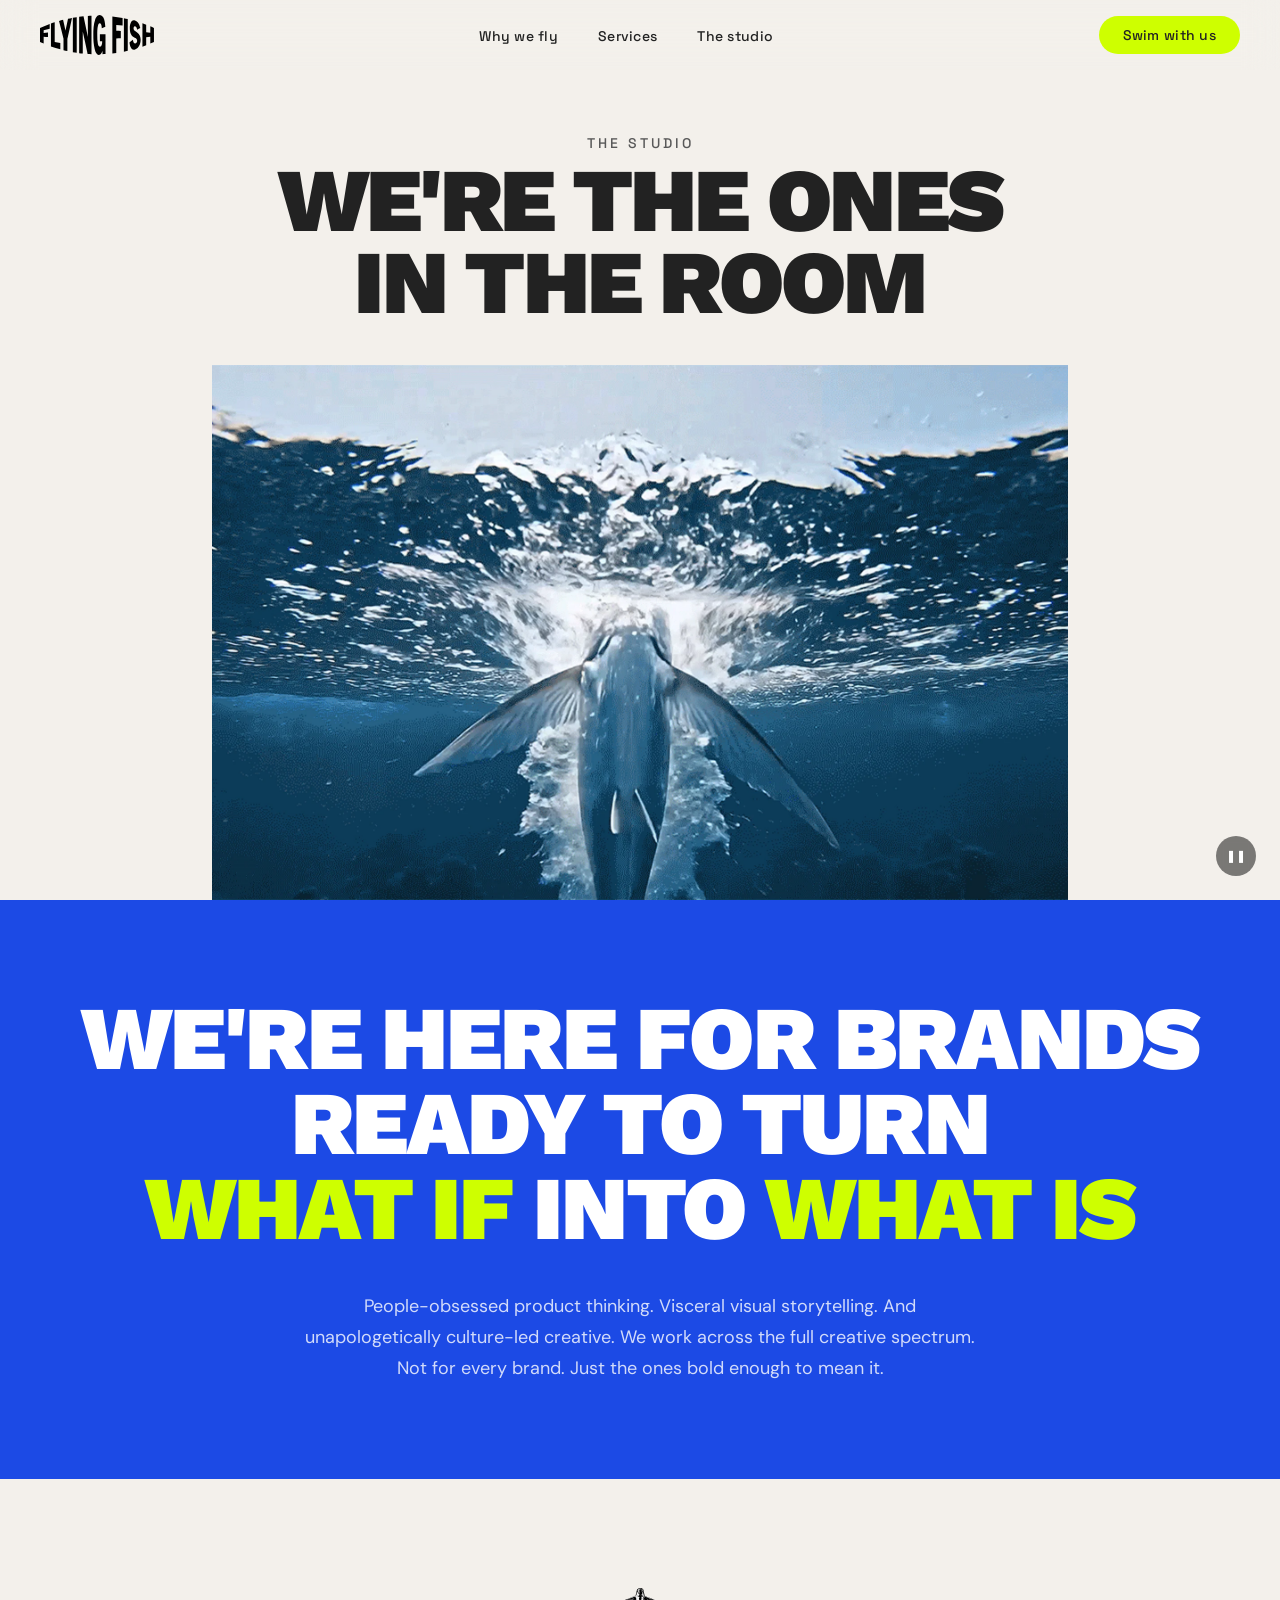
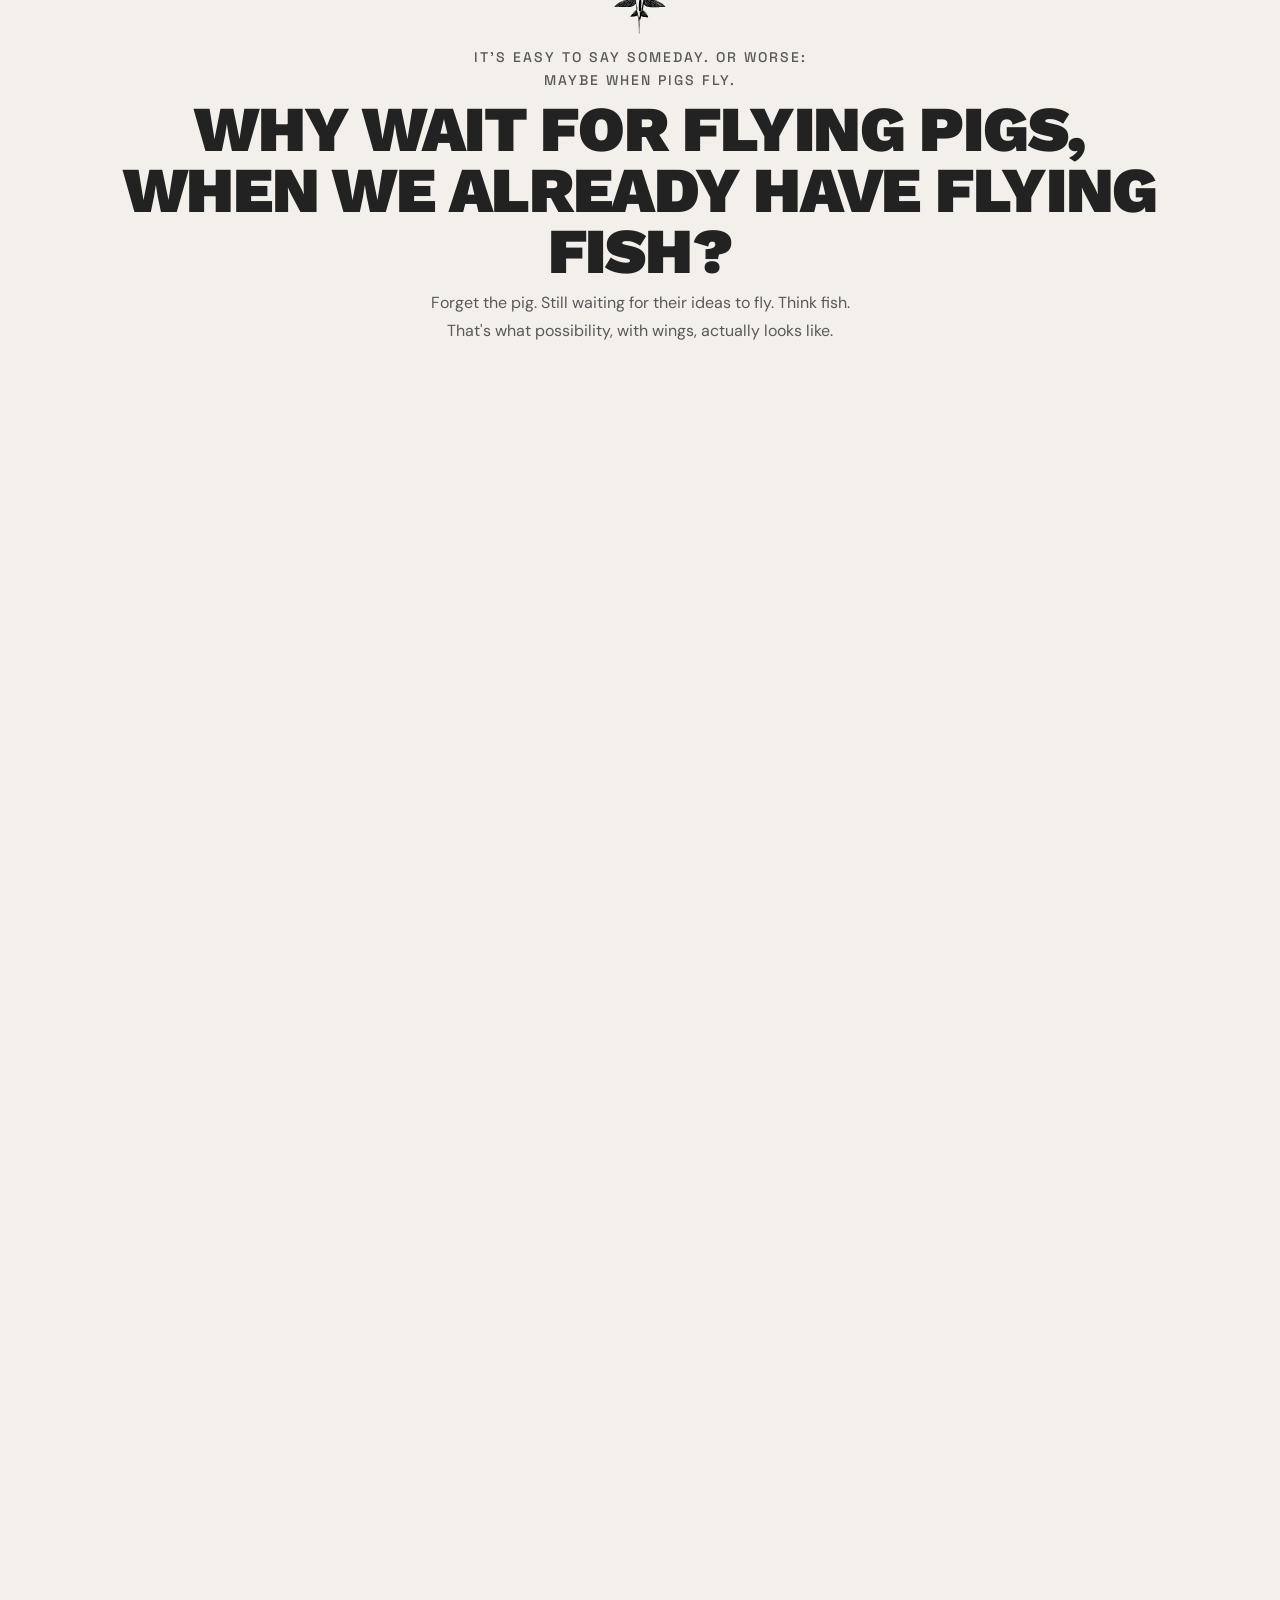
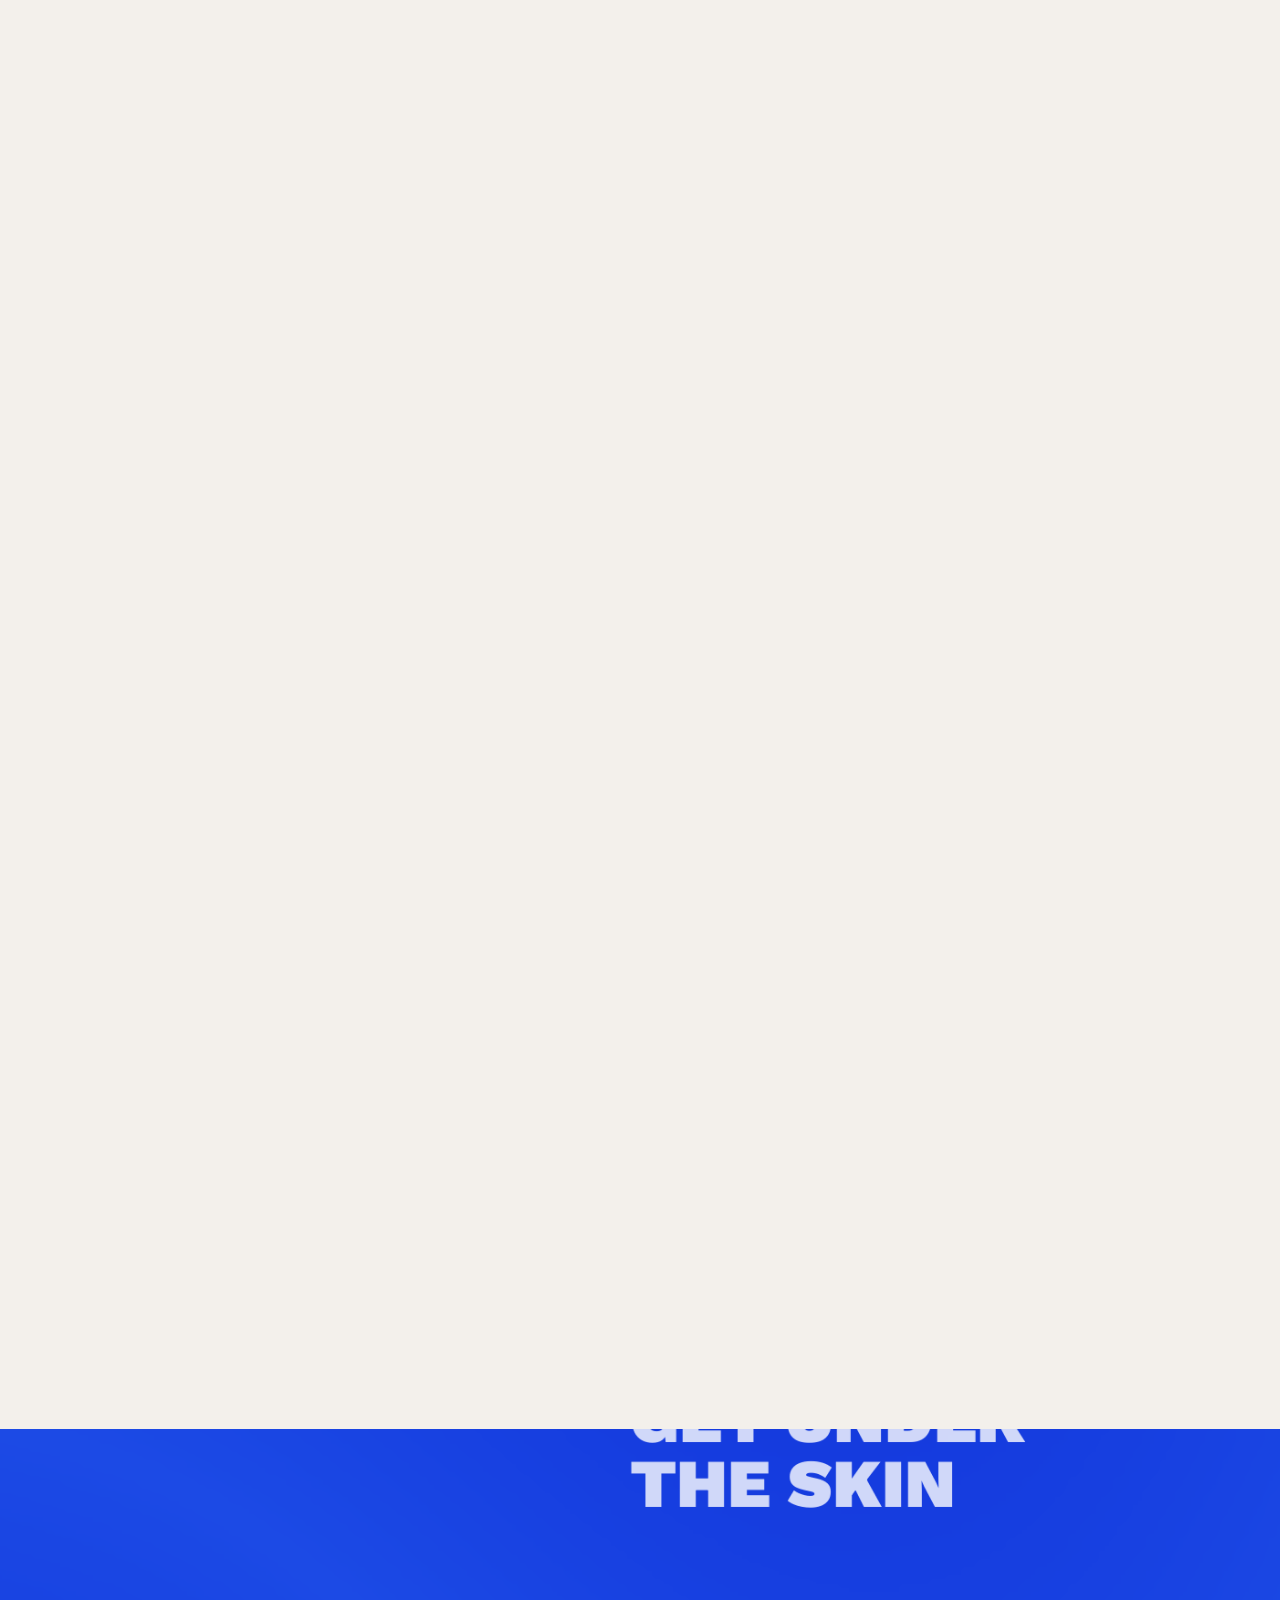
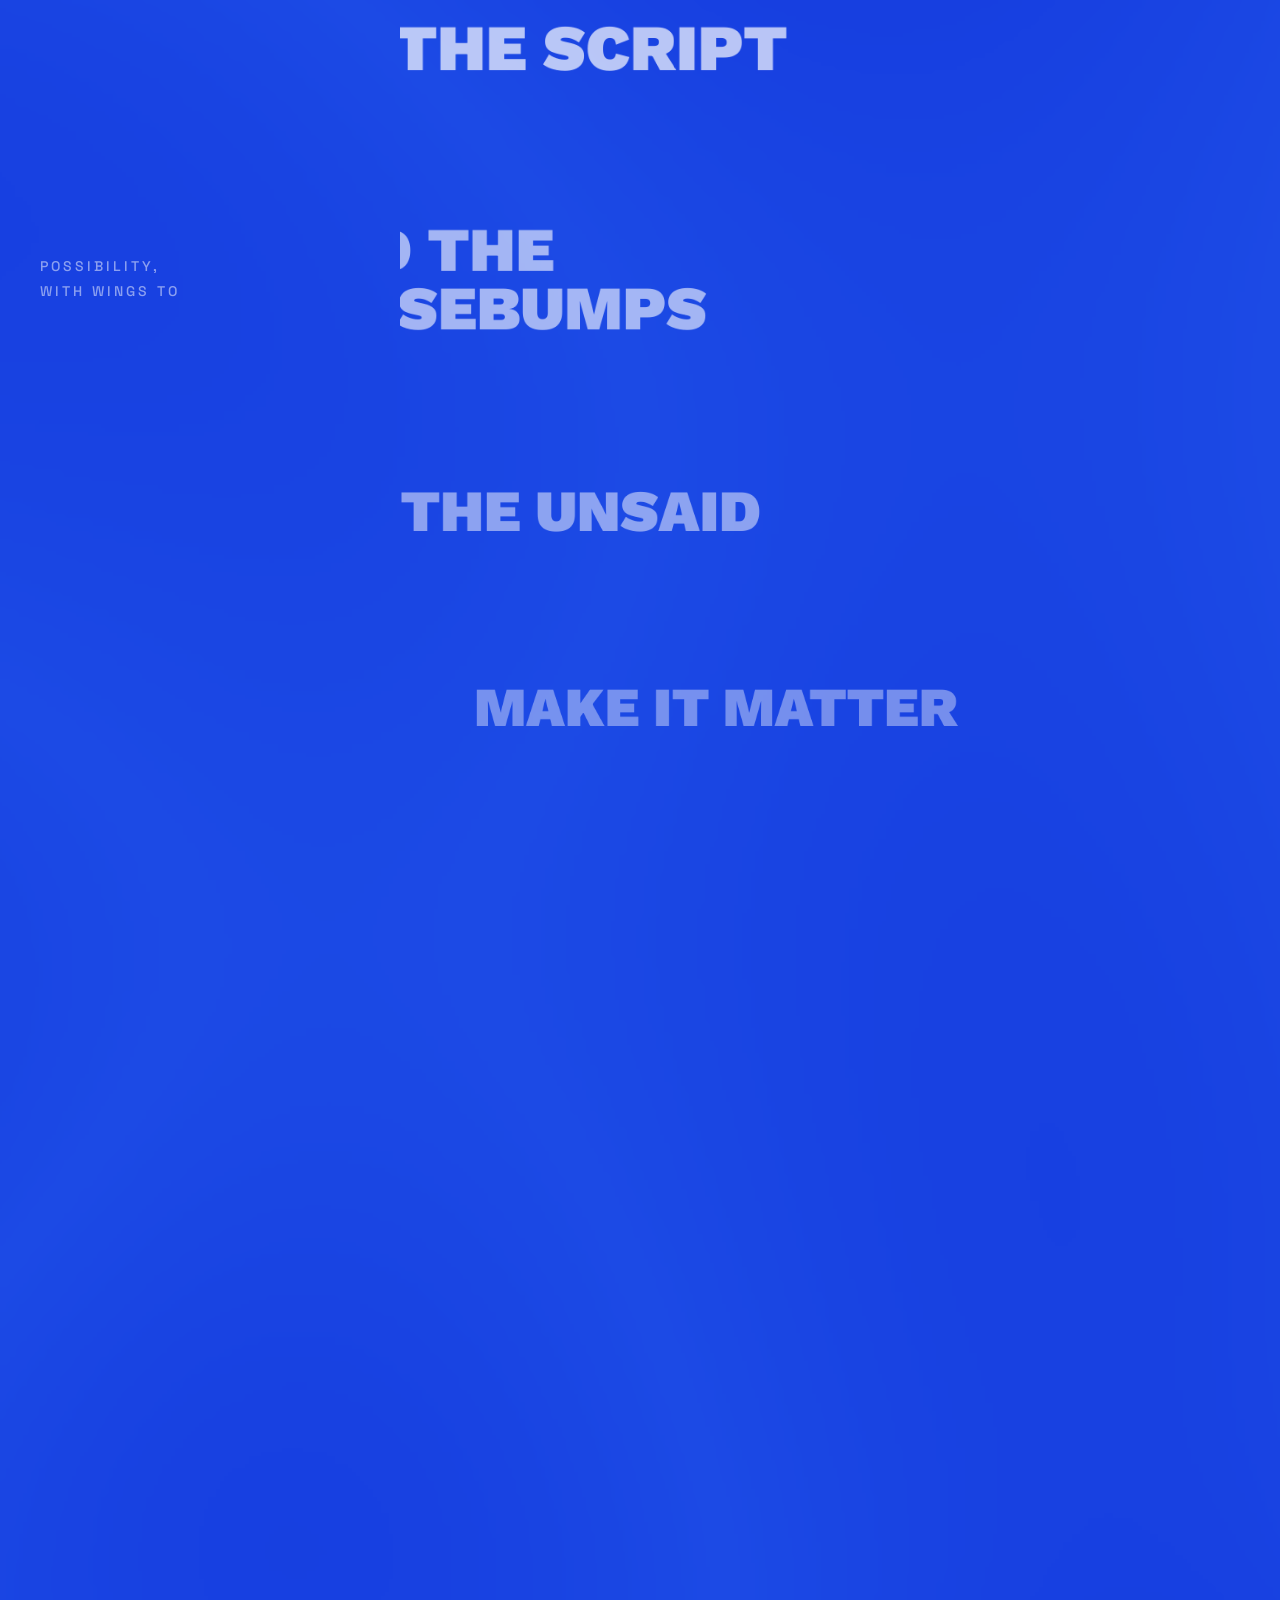
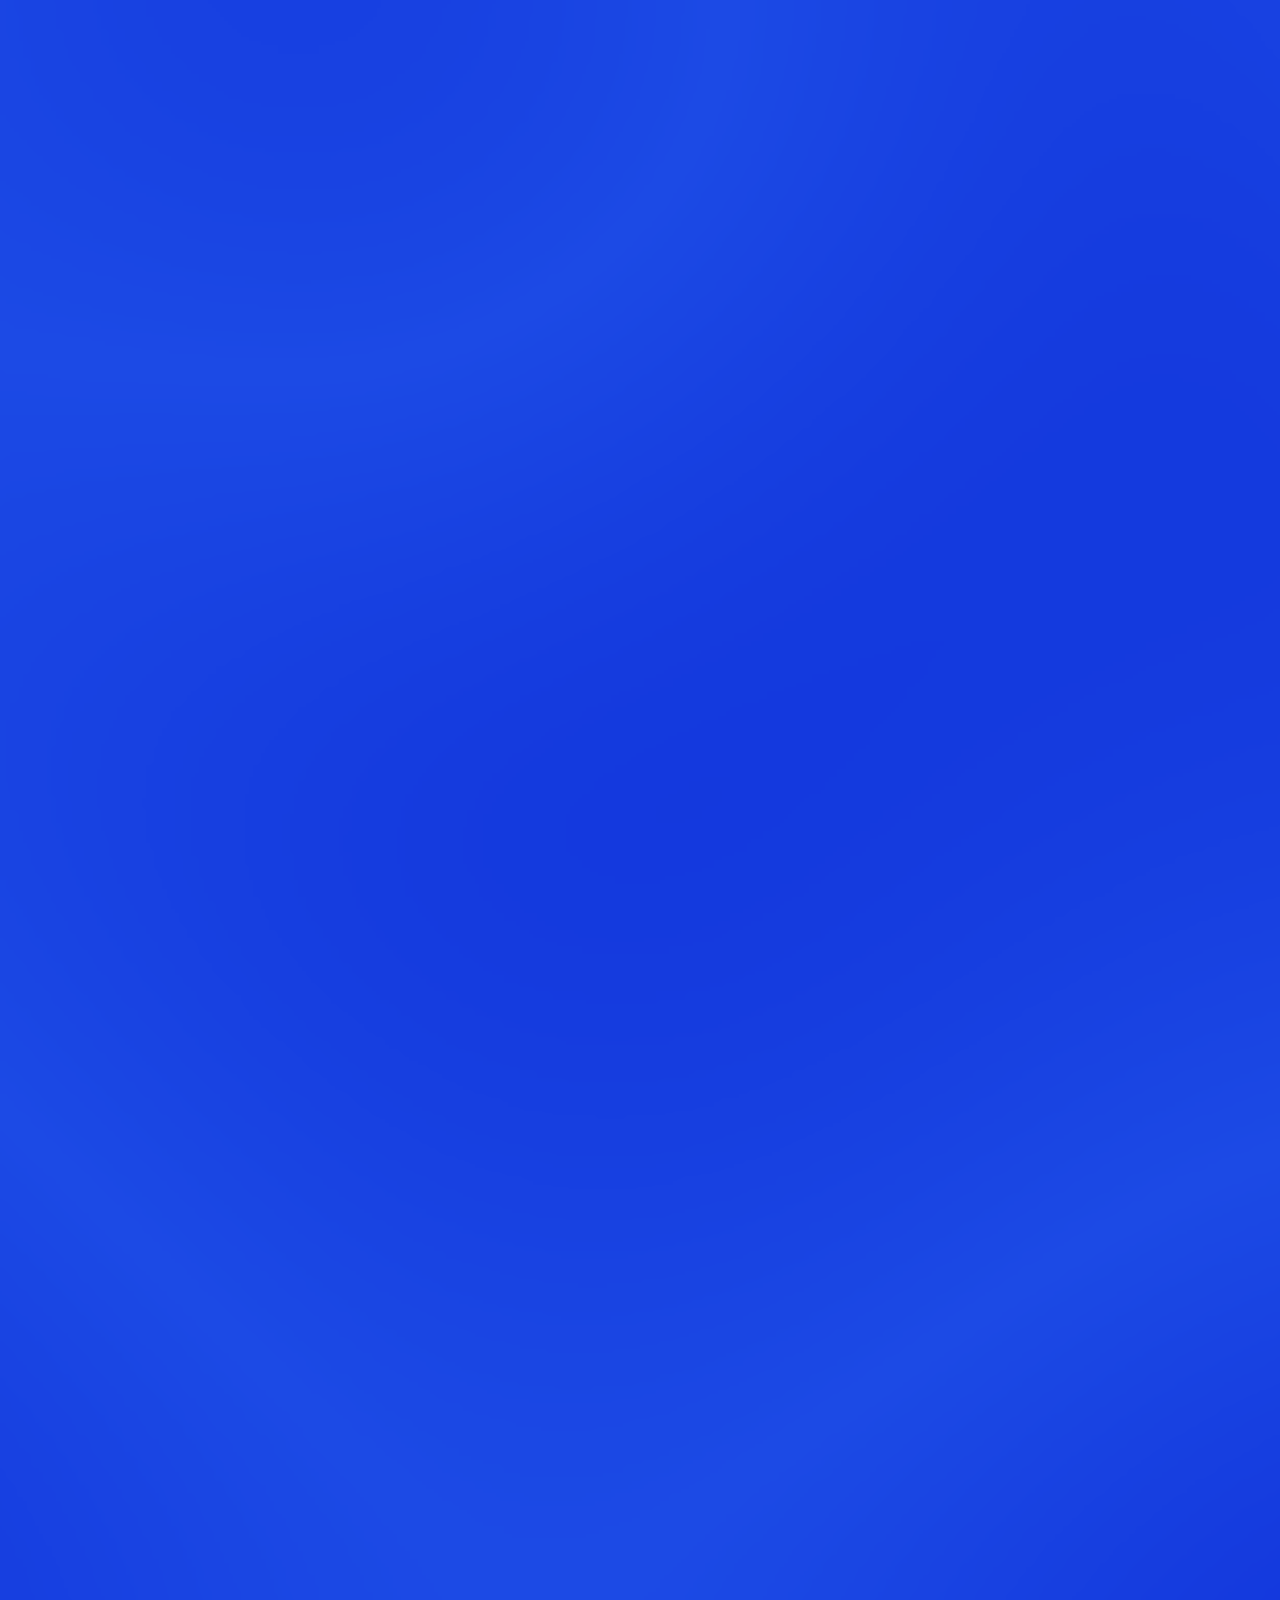
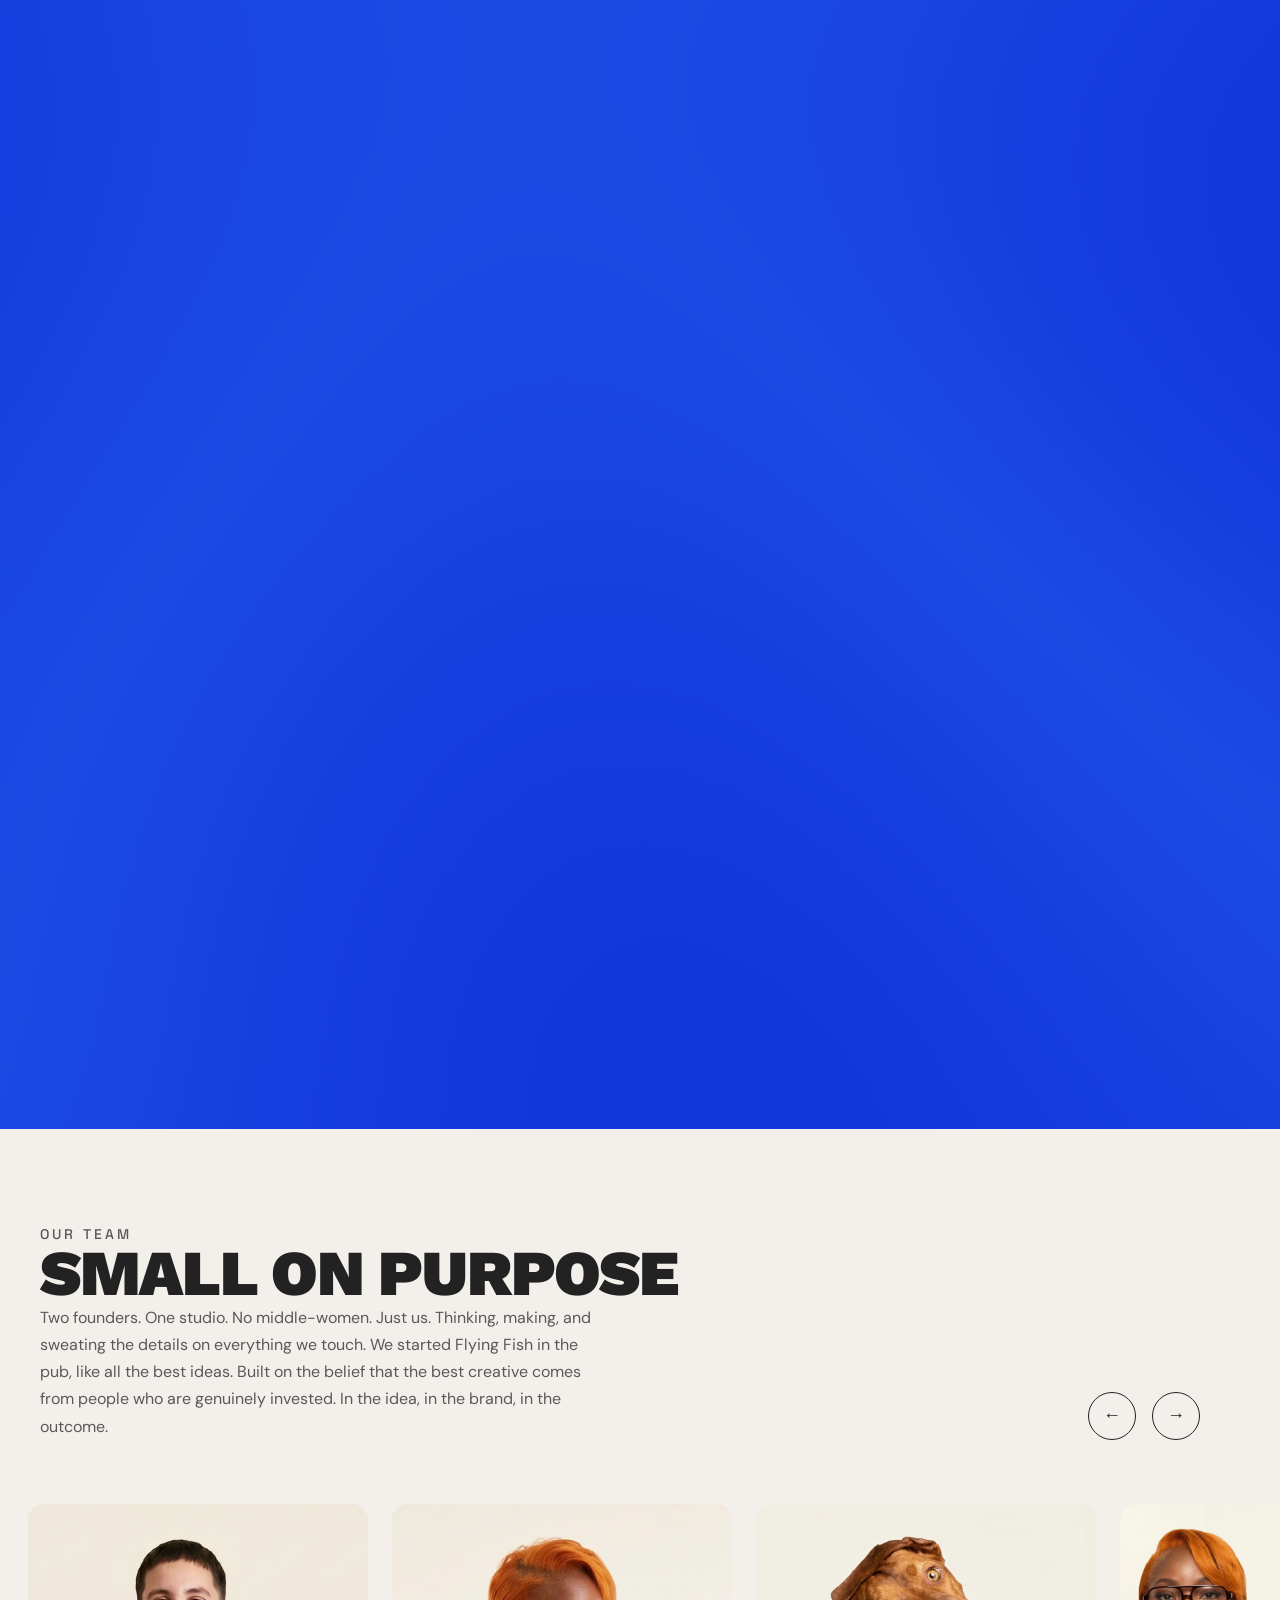
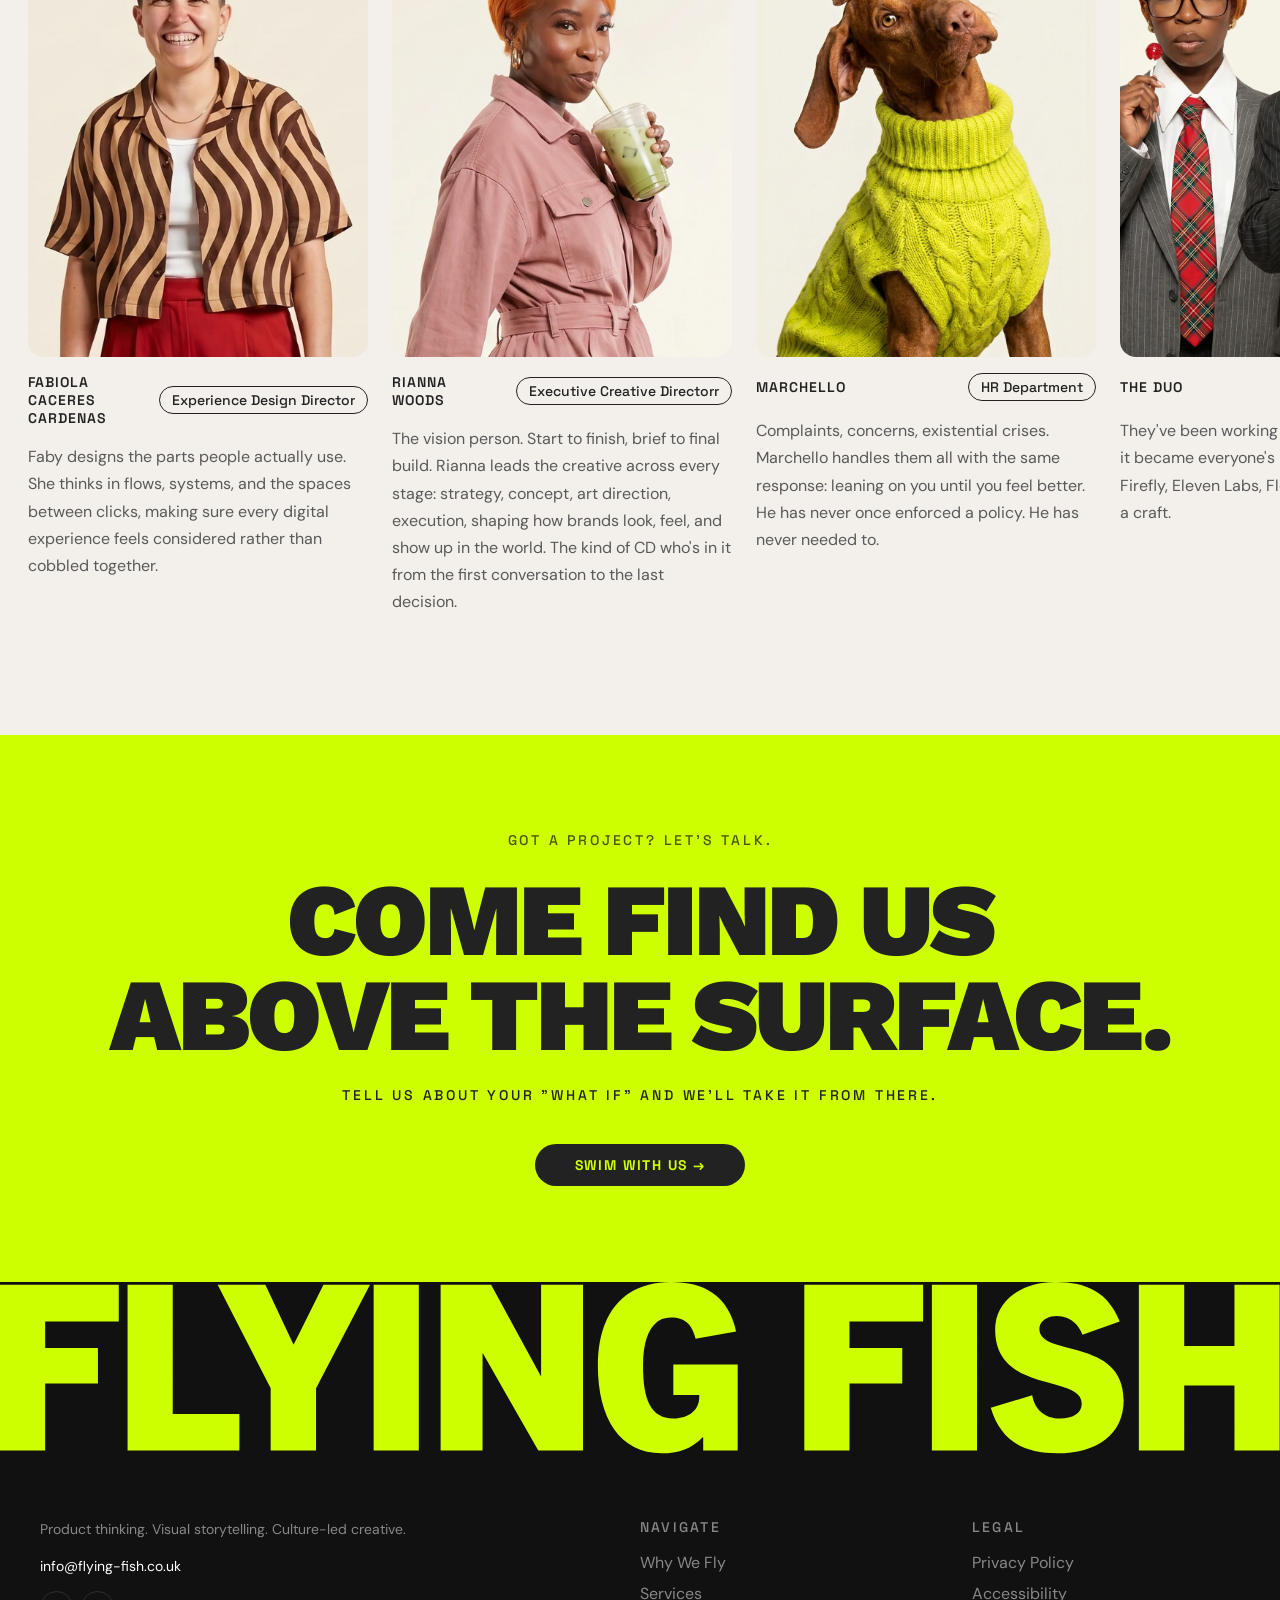
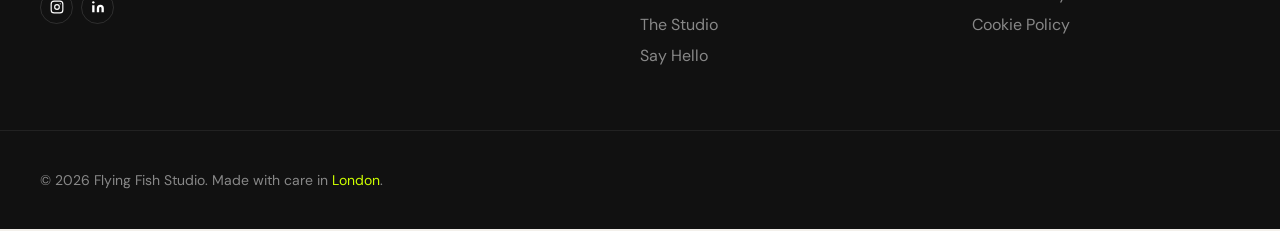
==== studio.html @ 00337c6e "Optimise images: convert PNGs to WebP, remove unused files - Convert Homepage-hero, water-noise, and" ====
<!DOCTYPE html>
<html lang="en">
<head>
  <meta charset="UTF-8">
  <meta name="viewport" content="width=device-width, initial-scale=1.0">
  <title>The Studio — Flying Fish</title>
  <link rel="icon" type="image/png" href="images/Favicon.png">
  <link rel="stylesheet" href="tokens.css">
  <link rel="preconnect" href="https://fonts.googleapis.com">
  <link rel="preconnect" href="https://fonts.gstatic.com" crossorigin>
  <link rel="stylesheet" href="https://fonts.googleapis.com/css2?family=Work+Sans:wght@700;800;900&family=Space+Grotesk:wght@300;400;500;600&family=DM+Sans:wght@300;400;500&display=swap">
  <style>

    * {
      margin: 0;
      padding: 0;
      box-sizing: border-box;
    }

    body {
      background-color: var(--color-cream-angel);
      color: var(--color-black-molly);
      font-family: var(--font-body);
    }

    /* ---- NAV ---- */

    .nav {
      position: fixed;
      top: 0;
      left: 0;
      right: 0;
      z-index: 100;
      height: 70px;
      display: flex;
      align-items: center;
      justify-content: space-between;
      padding: 0 var(--space-lg);
      backdrop-filter: blur(16px);
      -webkit-backdrop-filter: blur(16px);
    }

    .nav--scrolled {
      background: rgba(243, 240, 235, 0.75);
      backdrop-filter: blur(16px);
      -webkit-backdrop-filter: blur(16px);
      border-bottom: 1px solid rgba(0, 0, 0, 0.06);
    }

    .nav__logo img {
      display: block;
      filter: brightness(0) saturate(100%);
    }

    .nav__links {
      display: flex;
      align-items: center;
      gap: var(--space-lg);
      list-style: none;
    }

    .nav__links a {
      font-family: var(--font-ui);
      font-size: 14px;
      font-weight: 500;
      color: var(--color-black-molly);
      text-decoration: none;
      letter-spacing: 0.02em;
      transition: color 0.2s ease;
    }

    .nav__links a:hover {
      color: var(--color-rasboras);
    }

    .nav__cta {
      font-family: var(--font-ui);
      font-size: 14px;
      font-weight: 500;
      color: var(--color-black-molly);
      background-color: var(--color-rasboras);
      padding: 10px var(--space-md);
      border-radius: var(--radius-pill);
      text-decoration: none;
      letter-spacing: 0.02em;
      transition: opacity 0.2s ease;
    }

    .nav__cta:hover {
      opacity: 0.85;
    }

    .nav__hamburger {
      display: none;
      flex-direction: column;
      justify-content: center;
      gap: 5px;
      background: none;
      border: none;
      cursor: pointer;
      padding: 4px;
      z-index: 101;
    }

    .nav__hamburger span {
      display: block;
      width: 24px;
      height: 2px;
      background-color: var(--color-black-molly);
      transition: transform 0.3s ease, opacity 0.3s ease;
    }

    .nav__hamburger.is-open span:nth-child(1) { transform: translateY(7px) rotate(45deg); }
    .nav__hamburger.is-open span:nth-child(2) { opacity: 0; }
    .nav__hamburger.is-open span:nth-child(3) { transform: translateY(-7px) rotate(-45deg); }

    .nav__mobile {
      display: none;
      position: fixed;
      top: 0;
      left: 0;
      right: 0;
      bottom: 0;
      background: var(--color-cream-angel);
      z-index: 99;
      flex-direction: column;
      align-items: center;
      justify-content: center;
      gap: var(--space-xl);
      opacity: 0;
      pointer-events: none;
      transition: opacity 0.3s ease;
    }

    .nav__mobile.is-open {
      opacity: 1;
      pointer-events: all;
    }

    .nav__mobile-links {
      list-style: none;
      display: flex;
      flex-direction: column;
      align-items: center;
      gap: var(--space-lg);
    }

    .nav__mobile-links a {
      font-family: var(--font-display);
      font-size: clamp(36px, 8vw, 64px);
      font-weight: 900;
      text-transform: uppercase;
      color: var(--color-black-molly);
      text-decoration: none;
      transition: color 0.2s ease;
    }

    .nav__mobile-links a:hover {
      color: var(--color-rasboras);
    }

    .nav__mobile-cta {
      font-family: var(--font-ui);
      font-size: var(--text-xs);
      font-weight: 700;
      letter-spacing: 1.4px;
      text-transform: uppercase;
      color: var(--color-black-molly);
      background-color: var(--color-rasboras);
      border-radius: var(--radius-pill);
      padding: 12px var(--space-lg);
      text-decoration: none;
    }

    /* ---- HERO ---- */

    .studio-hero {
      padding-top: 70px;
      background-color: var(--color-cream-angel);
      display: flex;
      flex-direction: column;
    }

    .studio-hero__header {
      padding: var(--space-xl) var(--space-lg) var(--space-lg);
      display: flex;
      flex-direction: column;
      gap: var(--space-xs);
    }

    .studio-hero__eyebrow {
      font-family: var(--font-ui);
      font-size: var(--text-xs);
      font-weight: 500;
      letter-spacing: 3px;
      text-transform: uppercase;
      color: #595959;
      text-align: center;
    }

    .studio-hero__heading {
      font-family: var(--font-display);
      font-size: clamp(40px, 7vw, 96px);
      font-weight: 900;
      line-height: 0.92;
      letter-spacing: -0.03em;
      text-transform: uppercase;
      color: var(--color-black-molly);
      text-align: center;
    }

    .studio-hero__media {
      position: relative;
      width: 100%;
      overflow: hidden;
    }

    .studio-hero__video {
      width: 100%;
      height: 100%;
      object-fit: contain;
      object-position: center bottom;
      display: block;
    }

    .studio-hero__toggle {
      position: absolute;
      bottom: var(--space-md);
      right: var(--space-md);
      background: rgba(0,0,0,0.5);
      color: white;
      border: none;
      border-radius: var(--radius-pill);
      width: 40px;
      height: 40px;
      display: flex;
      align-items: center;
      justify-content: center;
      cursor: pointer;
      font-size: 12px;
      transition: background 0.2s ease;
      backdrop-filter: blur(4px);
      z-index: 2;
    }

    .studio-hero__toggle:hover {
      background: rgba(0,0,0,0.75);
    }

    /* ---- STUDIO WHY ---- */

    .studio-why {
      background-color: var(--color-blue-tang);
      display: flex;
      align-items: center;
      justify-content: center;
      padding: var(--space-2xl) var(--space-lg);
      min-height: 60vh;
    }

    .studio-why__inner {
      text-align: center;
      max-width: 1400px;
      width: 100%;
      display: flex;
      flex-direction: column;
      align-items: center;
      gap: var(--space-lg);
    }

    .studio-why__headline {
      font-family: var(--font-display);
      font-size: clamp(48px, 7vw, 96px);
      font-weight: 900;
      line-height: 0.95;
      letter-spacing: -0.02em;
      text-transform: uppercase;
      color: white;
    }

    .studio-why__highlight {
      color: var(--color-rasboras);
    }

    .studio-why__body {
      font-family: var(--font-body);
      font-size: var(--text-md);
      font-weight: 400;
      line-height: 1.7;
      color: rgba(255,255,255,0.8);
      max-width: 680px;
    }

    /* ---- STUDIO SCROLL VIDEO ---- */

    .studio-scroll-video {
      background-color: var(--color-cream-angel);
      height: 350vh;
      position: relative;
    }

    .studio-scroll-video__sticky {
      position: sticky;
      top: 0;
      height: 100vh;
      display: flex;
      flex-direction: column;
      align-items: center;
      justify-content: center;
      gap: var(--space-md);
      overflow: hidden;
      background-color: var(--color-cream-angel);
      padding: 80px var(--space-lg) var(--space-lg);
    }

    .studio-scroll-video__header {
      display: flex;
      flex-direction: column;
      align-items: center;
      text-align: center;
      gap: var(--space-xs);
      flex-shrink: 0;
    }

    .studio-scroll-video__finn {
      width: 60px;
      height: auto;
      object-fit: contain;
      margin-bottom: 4px;
    }

    .studio-scroll-video__eyebrow {
      font-family: var(--font-ui);
      font-size: var(--text-xs);
      font-weight: 500;
      letter-spacing: 2px;
      text-transform: uppercase;
      color: #595959;
      line-height: 1.6;
    }

    .studio-scroll-video__heading {
      font-family: var(--font-display);
      font-size: clamp(32px, 5vw, 64px);
      font-weight: 900;
      line-height: 0.95;
      letter-spacing: -0.02em;
      text-transform: uppercase;
      color: var(--color-black-molly);
    }

    .studio-scroll-video__body {
      font-family: var(--font-body);
      font-size: var(--text-sm);
      font-weight: 400;
      line-height: 1.7;
      color: #595959;
    }

    .studio-scroll-video__frame {
      width: 80vw;
      flex-shrink: 0;
      height: 38vh;
      border-radius: 24px;
      overflow: hidden;
      margin: 0;
    }

    .studio-scroll-video__video {
      width: 100%;
      height: 100%;
      object-fit: cover;
      display: block;
    }

    /* ---- STUDIO WHEEL ---- */

    .studio-wheel {
      height: 500vh;
      position: relative;
      background-color: var(--color-blue-tang);
    }

    .studio-wheel__noise {
      position: absolute;
      inset: 0;
      background-image: url('images/water-noise.webp');
      background-size: cover;
      background-repeat: repeat;
      mix-blend-mode: soft-light;
      opacity: 0.6;
      pointer-events: none;
      z-index: 0;
    }

    .studio-wheel__sticky {
      position: sticky;
      top: 0;
      height: 100vh;
      display: grid;
      grid-template-columns: 30fr 70fr;
      align-items: center;
      overflow: hidden;
      padding: 0 var(--space-lg);
      isolation: isolate;
    }

    .studio-wheel__left {
      display: flex;
      align-items: center;
    }

    .studio-wheel__label {
      font-family: var(--font-ui);
      font-size: var(--text-xs);
      font-weight: 500;
      letter-spacing: 3px;
      text-transform: uppercase;
      color: rgba(255,255,255,0.5);
      line-height: 1.8;
    }

    .studio-wheel__right {
      position: relative;
      height: 100vh;
      display: flex;
      align-items: center;
      justify-content: center;
      overflow: hidden;
    }

    .studio-wheel__track {
      position: relative;
      width: 100%;
      height: 100%;
      display: flex;
      align-items: center;
      justify-content: flex-end;
      transform: translateX(60%);
    }

    .studio-wheel__phrase {
      position: absolute;
      font-family: var(--font-display);
      font-size: clamp(48px, 5.85vw, 94px);
      font-weight: 900;
      text-transform: uppercase;
      color: white;
      white-space: normal;
      text-align: left;
      line-height: 0.95;
      will-change: transform, opacity;
    }

    /* ---- STUDIO TEAM ---- */

    .studio-team {
      background-color: var(--color-cream-angel);
      padding: var(--space-2xl) 0 var(--space-2xl) var(--space-lg);
      overflow: hidden;
    }

    .studio-team__header {
      display: grid;
      grid-template-columns: 640px 1fr;
      grid-template-rows: auto auto auto;
      gap: 0 var(--space-lg);
      margin-bottom: var(--space-xl);
      padding-right: var(--space-lg);
      align-items: end;
    }

    .studio-team__header .studio-team__eyebrow {
      grid-column: 1;
      grid-row: 1;
    }

    .studio-team__header .studio-team__heading {
      grid-column: 1;
      grid-row: 2;
    }

    .studio-team__header .studio-team__body {
      grid-column: 1;
      grid-row: 3;
      max-width: 560px;
    }

    .studio-team__controls {
      grid-column: 2;
      grid-row: 1 / 4;
      display: flex;
      gap: var(--space-sm);
      align-items: flex-end;
      justify-content: flex-end;
      margin-top: 0;
      padding-right: 0;
    }

    .studio-team__eyebrow {
      font-family: var(--font-ui);
      font-size: var(--text-xs);
      font-weight: 500;
      letter-spacing: 3px;
      text-transform: uppercase;
      color: #595959;
    }

    .studio-team__heading {
      font-family: var(--font-display);
      font-size: clamp(36px, 5vw, 64px);
      font-weight: 900;
      line-height: 0.95;
      letter-spacing: -0.02em;
      text-transform: uppercase;
      color: var(--color-black-molly);
    }

    .studio-team__body {
      font-family: var(--font-body);
      font-size: var(--text-sm);
      font-weight: 400;
      line-height: 1.7;
      color: #595959;
    }

    .studio-team__track {
      display: flex;
      gap: var(--space-md);
      overflow-x: visible;
      padding-bottom: var(--space-md);
      scrollbar-width: none;
    }

    .studio-team__track::-webkit-scrollbar {
      display: none;
    }

    .studio-team__card {
      flex-shrink: 0;
      width: 340px;
      display: flex;
      flex-direction: column;
      gap: var(--space-sm);
      scroll-snap-align: start;
    }

    .studio-team__img-wrap {
      width: 100%;
      aspect-ratio: 3 / 4;
      border-radius: 16px;
      overflow: hidden;
      background-color: #e8e4de;
    }

    .studio-team__img-wrap img {
      width: 100%;
      height: 100%;
      object-fit: cover;
      object-position: top center;
      display: block;
    }

    .studio-team__info {
      display: flex;
      align-items: center;
      justify-content: space-between;
      gap: var(--space-sm);
    }

    .studio-team__name {
      font-family: var(--font-ui);
      font-size: var(--text-xs);
      font-weight: 600;
      color: var(--color-black-molly);
      text-transform: uppercase;
      letter-spacing: 1px;
    }

    .studio-team__role {
      font-family: var(--font-ui);
      font-size: var(--text-xs);
      font-weight: 500;
      color: var(--color-black-molly);
      border: 1px solid var(--color-black-molly);
      border-radius: var(--radius-pill);
      padding: 4px 12px;
      white-space: nowrap;
    }

    .studio-team__bio {
      font-family: var(--font-body);
      font-size: var(--text-sm);
      font-weight: 400;
      line-height: 1.7;
      color: #595959;
    }

    .studio-team__controls {
      display: flex;
      gap: var(--space-sm);
      margin-top: var(--space-lg);
      padding-right: var(--space-lg);
    }

    .studio-team__btn {
      width: 48px;
      height: 48px;
      border-radius: 50%;
      border: 1px solid var(--color-black-molly);
      background: transparent;
      color: var(--color-black-molly);
      font-size: 18px;
      cursor: pointer;
      display: flex;
      align-items: center;
      justify-content: center;
      transition: background 0.2s ease, color 0.2s ease;
    }

    .studio-team__btn:hover {
      background: var(--color-black-molly);
      color: var(--color-cream-angel);
    }

    /* ---- CONTACT CTA ---- */

    .contact-cta {
      background-color: var(--color-rasboras);
      padding: var(--space-2xl) var(--space-lg);
      display: flex;
      flex-direction: column;
      align-items: center;
      gap: var(--space-md);
      text-align: center;
    }

    .contact-cta__eyebrow {
      font-family: var(--font-ui);
      font-size: var(--text-xs);
      font-weight: 500;
      letter-spacing: 2.8px;
      text-transform: uppercase;
      color: rgba(0,0,0,0.65);
    }

    .contact-cta__heading {
      font-family: var(--font-display);
      font-size: clamp(48px, 8vw, 108px);
      font-weight: 900;
      line-height: 0.92;
      letter-spacing: -0.03em;
      text-transform: uppercase;
      color: var(--color-black-molly);
    }

    .contact-cta__subline {
      font-family: var(--font-ui);
      font-size: var(--text-xs);
      font-weight: 500;
      letter-spacing: 2.8px;
      text-transform: uppercase;
      color: var(--color-black-molly);
    }

    .contact-cta__btn {
      display: inline-flex;
      align-items: center;
      gap: var(--space-sm);
      font-family: var(--font-ui);
      font-size: var(--text-xs);
      font-weight: 700;
      letter-spacing: 1.4px;
      text-transform: uppercase;
      color: var(--color-rasboras);
      background-color: var(--color-black-molly);
      border-radius: var(--radius-pill);
      padding: 12px var(--space-lg);
      text-decoration: none;
      margin-top: var(--space-sm);
      transition: opacity 0.2s ease;
    }

    .contact-cta__btn:hover {
      opacity: 0.85;
    }

    /* ---- WORDMARK BANNER ---- */

    .wordmark-banner {
      background-color: #111;
      display: block;
      margin: 0;
      padding: 0;
      line-height: 0;
      width: 100%;
      overflow: hidden;
    }

    .wordmark-banner__img {
      display: block;
      width: 100%;
      height: auto;
      margin: 0;
      padding: 0;
    }

    /* ---- FOOTER ---- */

    .footer {
      background-color: #111;
      overflow: hidden;
      padding: 0;
    }

    .footer__inner {
      display: grid;
      grid-template-columns: 2fr 1fr 1fr;
      gap: var(--space-xl);
      padding: var(--space-xl) var(--space-lg);
      border-bottom: 1px solid rgba(255,255,255,0.07);
    }

    .footer__col {
      display: flex;
      flex-direction: column;
      gap: var(--space-sm);
    }

    .footer__tagline {
      font-family: var(--font-body);
      font-size: var(--text-xs);
      font-weight: 400;
      color: #888;
      line-height: 1.6;
    }

    .footer__email {
      font-family: var(--font-body);
      font-size: var(--text-xs);
      font-weight: 400;
      color: white;
      text-decoration: none;
      transition: color 0.2s ease;
    }

    .footer__email:hover {
      color: var(--color-rasboras);
    }

    .footer__socials {
      display: flex;
      gap: var(--space-xs);
    }

    .footer__social {
      width: 33px;
      height: 33px;
      border: 1px solid rgba(255,255,255,0.12);
      border-radius: 50%;
      display: flex;
      align-items: center;
      justify-content: center;
      color: white;
      text-decoration: none;
      transition: border-color 0.2s ease, color 0.2s ease;
    }

    .footer__social:hover {
      border-color: var(--color-rasboras);
      color: var(--color-rasboras);
    }

    .footer__col-heading {
      font-family: var(--font-ui);
      font-size: var(--text-xs);
      font-weight: 500;
      letter-spacing: 2.24px;
      text-transform: uppercase;
      color: #888;
    }

    .footer__links {
      list-style: none;
      display: flex;
      flex-direction: column;
      gap: 10px;
    }

    .footer__links a {
      font-family: var(--font-body);
      font-size: var(--text-sm);
      font-weight: 400;
      color: #888;
      text-decoration: none;
      transition: color 0.2s ease;
    }

    .footer__links a:hover {
      color: white;
    }

    .footer__bottom {
      padding: var(--space-lg);
    }

    .footer__copyright {
      font-family: var(--font-body);
      font-size: var(--text-xs);
      font-weight: 400;
      color: #888;
    }

    .footer__london {
      color: var(--color-rasboras);
    }

    /* ---- RESPONSIVE ---- */

    @media (max-width: 768px) {
      .nav__links { display: none; }
      .nav__cta { display: none; }
      .nav__hamburger { display: flex; }
      .nav__mobile { display: flex; }

      .studio-hero__heading {
        font-size: clamp(32px, 8vw, 64px);
      }

      .studio-hero__media {
        aspect-ratio: 4 / 3;
      }

      .footer__inner {
        grid-template-columns: 1fr;
        gap: var(--space-xl);
      }
    }

  </style>
</head>
<body>

  <!-- NAV -->
  <nav class="nav" id="nav">
    <a class="nav__logo" href="/">
      <img src="images/Logo-expanded.svg" alt="Flying Fish" height="40" />
    </a>
    <ul class="nav__links">
      <li><a href="index.html#why-we-fly">Why we fly</a></li>
      <li><a href="index.html#services">Services</a></li>
      <li><a href="studio.html">The studio</a></li>
    </ul>
    <a class="nav__cta" href="#contact">Swim with us</a>
    <button class="nav__hamburger" id="nav-hamburger" aria-label="Open menu" aria-expanded="false">
      <span></span>
      <span></span>
      <span></span>
    </button>
  </nav>

  <div class="nav__mobile" id="nav-mobile">
    <ul class="nav__mobile-links">
      <li><a href="index.html#why-we-fly">Why we fly</a></li>
      <li><a href="index.html#services">Services</a></li>
      <li><a href="studio.html">The studio</a></li>
    </ul>
    <a class="nav__mobile-cta" href="#contact">Swim with us</a>
  </div>

  <!-- HERO -->
  <section class="studio-hero">
    <div class="studio-hero__header">
      <p class="studio-hero__eyebrow">The Studio</p>
      <h1 class="studio-hero__heading">We're the ones<br>in the room</h1>
    </div>
    <div class="studio-hero__media">
      <video class="studio-hero__video" id="studio-hero-video" autoplay muted loop playsinline poster="images/Homepage-hero.webp">
        <source src="images/TheStudio.mp4" type="video/mp4">
      </video>
      <button class="studio-hero__toggle" id="studio-hero-toggle" aria-label="Pause video">
        <span id="studio-hero-toggle-icon">&#10074;&#10074;</span>
      </button>
    </div>
  </section>

  <section class="studio-why">
    <div class="studio-why__inner">
      <h2 class="studio-why__headline">
        We're here for brands<br>
        ready to turn<br>
        <span class="studio-why__highlight">what if</span> into <span class="studio-why__highlight">what is</span>
      </h2>
      <p class="studio-why__body">People-obsessed product thinking. Visceral visual storytelling. And unapologetically culture-led creative. We work across the full creative spectrum. Not for every brand. Just the ones bold enough to mean it.</p>
    </div>
  </section>

  <section class="studio-scroll-video" id="studio-scroll-video">
    <div class="studio-scroll-video__sticky">
      <div class="studio-scroll-video__header">
        <img src="images/Finn.svg" alt="Flying Fish illustration" class="studio-scroll-video__finn" />
        <p class="studio-scroll-video__eyebrow">It's easy to say someday. Or worse:<br>maybe when pigs fly.</p>
        <h2 class="studio-scroll-video__heading">Why wait for flying pigs,<br>when we already have flying fish?</h2>
        <p class="studio-scroll-video__body">Forget the pig. Still waiting for their ideas to fly. Think fish.<br>That's what possibility, with wings, actually looks like.</p>
      </div>
      <div class="studio-scroll-video__frame" id="scroll-video-frame">
        <video class="studio-scroll-video__video" id="scroll-video" muted playsinline preload="auto">
          <source src="images/BrandVideo-cut.mp4" type="video/mp4">
        </video>
      </div>
    </div>
  </section>

  <section class="studio-wheel" id="studio-wheel">
    <div class="studio-wheel__noise"></div>
    <div class="studio-wheel__sticky">
      <div class="studio-wheel__left">
        <p class="studio-wheel__label">Possibility,<br>with wings to</p>
      </div>
      <div class="studio-wheel__right">
        <div class="studio-wheel__track" id="wheel-track">
          <div class="studio-wheel__phrase" data-index="0">CREATE SPACE</div>
          <div class="studio-wheel__phrase" data-index="1">TURN HEADS</div>
          <div class="studio-wheel__phrase" data-index="2">MAKE IT MATTER</div>
          <div class="studio-wheel__phrase" data-index="3">SAY THE UNSAID</div>
          <div class="studio-wheel__phrase" data-index="4">FIND THE<br>GOOSEBUMPS</div>
          <div class="studio-wheel__phrase" data-index="5">FLIP THE SCRIPT</div>
          <div class="studio-wheel__phrase" data-index="6">GET UNDER<br>THE SKIN</div>
          <div class="studio-wheel__phrase" data-index="7">OPEN DOORS</div>
          <div class="studio-wheel__phrase" data-index="8">CREATE SPACE</div>
          <div class="studio-wheel__phrase" data-index="9">TURN HEADS</div>
          <div class="studio-wheel__phrase" data-index="10">MAKE IT MATTER</div>
          <div class="studio-wheel__phrase" data-index="11">SAY THE UNSAID</div>
          <div class="studio-wheel__phrase" data-index="12">FIND THE<br>GOOSEBUMPS</div>
          <div class="studio-wheel__phrase" data-index="13">FLIP THE SCRIPT</div>
          <div class="studio-wheel__phrase" data-index="14">GET UNDER<br>THE SKIN</div>
          <div class="studio-wheel__phrase" data-index="15">OPEN DOORS</div>
        </div>
      </div>
    </div>
  </section>

  <section class="studio-team">
    <div class="studio-team__header">
      <p class="studio-team__eyebrow">Our Team</p>
      <h2 class="studio-team__heading">Small on Purpose</h2>
      <p class="studio-team__body">Two founders. One studio. No middle-women. Just us. Thinking, making, and sweating the details on everything we touch. We started Flying Fish in the pub, like all the best ideas. Built on the belief that the best creative comes from people who are genuinely invested. In the idea, in the brand, in the outcome.</p>
      <div class="studio-team__controls">
        <button class="studio-team__btn" id="team-prev" aria-label="Previous">←</button>
        <button class="studio-team__btn" id="team-next" aria-label="Next">→</button>
      </div>
    </div>
    <div class="studio-team__track">

      <div class="studio-team__card">
        <div class="studio-team__img-wrap">
          <img src="images/our team/Experience Design Director.webp" alt="Fabiola Caceres Cardenas" />
        </div>
        <div class="studio-team__info">
          <span class="studio-team__name">Fabiola Caceres Cardenas</span>
          <span class="studio-team__role">Experience Design Director</span>
        </div>
        <p class="studio-team__bio">Faby designs the parts people actually use. She thinks in flows, systems, and the spaces between clicks, making sure every digital experience feels considered rather than cobbled together.</p>
      </div>

      <div class="studio-team__card">
        <div class="studio-team__img-wrap">
          <img src="images/our team/Executive Creative Directorr.webp" alt="Rianna Woods" />
        </div>
        <div class="studio-team__info">
          <span class="studio-team__name">Rianna Woods</span>
          <span class="studio-team__role">Executive Creative Directorr</span>
        </div>
        <p class="studio-team__bio">The vision person. Start to finish, brief to final build. Rianna leads the creative across every stage: strategy, concept, art direction, execution, shaping how brands look, feel, and show up in the world. The kind of CD who's in it from the first conversation to the last decision.</p>
      </div>

      <div class="studio-team__card">
        <div class="studio-team__img-wrap">
          <img src="images/our team/HR Department.webp" alt="Marchello" />
        </div>
        <div class="studio-team__info">
          <span class="studio-team__name">Marchello</span>
          <span class="studio-team__role">HR Department</span>
        </div>
        <p class="studio-team__bio">Complaints, concerns, existential crises. Marchello handles them all with the same response: leaning on you until you feel better. He has never once enforced a policy. He has never needed to.</p>
      </div>

      <div class="studio-team__card">
        <div class="studio-team__img-wrap">
          <img src="images/our team/Human-Led, AI-Fluent.webp" alt="The Duo" />
        </div>
        <div class="studio-team__info">
          <span class="studio-team__name">The Duo</span>
          <span class="studio-team__role">Human-Led, AI-Fluent</span>
        </div>
        <p class="studio-team__bio">They've been working with AI tools long before it became everyone's personality. Midjourney, Firefly, Eleven Labs, Flow. Not as a shortcut. As a craft.</p>
      </div>

      <div class="studio-team__card">
        <div class="studio-team__img-wrap">
          <img src="images/our team/Journey Mapper.webp" alt="Fabiola Caceres Cardenas" />
        </div>
        <div class="studio-team__info">
          <span class="studio-team__name">Fabiola Caceres Cardenas</span>
          <span class="studio-team__role">Journey Mapper</span>
        </div>
        <p class="studio-team__bio">Someone has to figure out how a person gets from here to there without getting lost or frustrated. That's Faby. She maps the route, spots the dead ends, and makes the whole thing feel intuitive. Even when it really wasn't.</p>
      </div>

      <div class="studio-team__card">
        <div class="studio-team__img-wrap">
          <img src="images/our team/Visual Storyteller.webp" alt="Rianna Woods" />
        </div>
        <div class="studio-team__info">
          <span class="studio-team__name">Rianna Woods</span>
          <span class="studio-team__role">Visual Storyteller</span>
        </div>
        <p class="studio-team__bio">Every piece of work is telling a story. Rianna makes sure it's one worth telling. Culture-driven and POV-led, she's drawn to the stories that go untold, the ones that get overshadowed, the ones that actually have something to say. That's where the best work lives.</p>
      </div>

      <div class="studio-team__card">
        <div class="studio-team__img-wrap">
          <img src="images/our team/Chief Serotonin Officer.webp" alt="Marchello" />
        </div>
        <div class="studio-team__info">
          <span class="studio-team__name">Marchello</span>
          <span class="studio-team__role">Chief Serotonin Officer</span>
        </div>
        <p class="studio-team__bio">Marchello is a Vizsla. He has no formal qualifications but his presence in any room has been proven to reduce stress, increase morale, and occasionally derail a client call in the best possible way. Flying Fish would not function without him.</p>
      </div>

      <div class="studio-team__card">
        <div class="studio-team__img-wrap">
          <img src="images/our team/Inclusive Design Advocate.webp" alt="Fabiola Caceres Cardenas" />
        </div>
        <div class="studio-team__info">
          <span class="studio-team__name">Fabiola Caceres Cardenas</span>
          <span class="studio-team__role">Inclusive Design Advocate</span>
        </div>
        <p class="studio-team__bio">Good design works for everyone. Faby is a member of the BIMA Inclusive Design Council and brings that thinking into everything Flying Fish makes. Not as an afterthought. From the very beginning.</p>
      </div>

      <div class="studio-team__card">
        <div class="studio-team__img-wrap">
          <img src="images/our team/Brand Strategist.webp" alt="Rianna Woods" />
        </div>
        <div class="studio-team__info">
          <span class="studio-team__name">Rianna Woods</span>
          <span class="studio-team__role">Brand Strategist</span>
        </div>
        <p class="studio-team__bio">The thinking before the making. Rianna brings strategic rigour to every creative decision, whether that's a brand finding its identity or a single piece of work finding its point. Nothing ships without a reason behind it.</p>
      </div>

    </div>
  </section>

  <!-- CONTACT CTA -->
  <section class="contact-cta" id="contact">
    <p class="contact-cta__eyebrow">Got a project? Let's talk.</p>
    <h2 class="contact-cta__heading">
      Come find us<br>
      above the surface.
    </h2>
    <p class="contact-cta__subline">Tell us about your "what if" and we'll take it from there.</p>
    <a class="contact-cta__btn" href="#">Swim with us →</a>
  </section>

  <!-- WORDMARK BANNER -->
  <div class="wordmark-banner">
    <img src="images/flying-fish-logo-2.svg" alt="Flying Fish" class="wordmark-banner__img" />
  </div>

  <!-- FOOTER -->
  <footer class="footer">
    <div class="footer__inner">
      <div class="footer__col footer__col--brand">
        <p class="footer__tagline">Product thinking. Visual storytelling. Culture-led creative.</p>
        <a class="footer__email" href="mailto:info@flying-fish.co.uk">info@flying-fish.co.uk</a>
        <div class="footer__socials">
          <a class="footer__social" href="#" aria-label="Instagram">
            <svg width="14" height="14" viewBox="0 0 24 24" fill="none" stroke="currentColor" stroke-width="2" stroke-linecap="round" stroke-linejoin="round"><rect x="2" y="2" width="20" height="20" rx="5" ry="5"/><circle cx="12" cy="12" r="4"/><circle cx="17.5" cy="6.5" r="1" fill="currentColor" stroke="none"/></svg>
          </a>
          <a class="footer__social" href="#" aria-label="LinkedIn">
            <svg width="14" height="14" viewBox="0 0 24 24" fill="currentColor"><path d="M16 8a6 6 0 0 1 6 6v7h-4v-7a2 2 0 0 0-2-2 2 2 0 0 0-2 2v7h-4v-7a6 6 0 0 1 6-6z"/><rect x="2" y="9" width="4" height="12"/><circle cx="4" cy="4" r="2"/></svg>
          </a>
        </div>
      </div>
      <div class="footer__col footer__col--nav">
        <p class="footer__col-heading">Navigate</p>
        <ul class="footer__links">
          <li><a href="index.html#why-we-fly">Why We Fly</a></li>
              <li><a href="index.html#services">Services</a></li>
          <li><a href="studio.html">The Studio</a></li>
          <li><a href="#contact">Say Hello</a></li>
        </ul>
      </div>
      <div class="footer__col footer__col--legal">
        <p class="footer__col-heading">Legal</p>
        <ul class="footer__links">
          <li><a href="#">Privacy Policy</a></li>
          <li><a href="#">Accessibility</a></li>
          <li><a href="#">Cookie Policy</a></li>
        </ul>
      </div>
    </div>
    <div class="footer__bottom">
      <p class="footer__copyright">© 2026 Flying Fish Studio. Made with care in <span class="footer__london">London</span>.</p>
    </div>
  </footer>

  <script>
    function fitStudioHero() {
      const header = document.querySelector('.studio-hero__header');
      const media = document.querySelector('.studio-hero__media');
      const navHeight = 70;
      const headerHeight = header.getBoundingClientRect().height;
      const availableHeight = window.innerHeight - navHeight - headerHeight;
      media.style.height = availableHeight + 'px';
    }

    fitStudioHero();
    window.addEventListener('resize', fitStudioHero);

    // Nav scroll behaviour
    const nav = document.getElementById('nav');
    window.addEventListener('scroll', () => {
      if (window.scrollY > 10) {
        nav.classList.add('nav--scrolled');
      } else {
        nav.classList.remove('nav--scrolled');
      }
    });

    // Hamburger menu
    const hamburger = document.getElementById('nav-hamburger');
    const mobileNav = document.getElementById('nav-mobile');

    hamburger.addEventListener('click', () => {
      const isOpen = hamburger.classList.toggle('is-open');
      mobileNav.classList.toggle('is-open');
      hamburger.setAttribute('aria-expanded', isOpen);
      document.body.style.overflow = isOpen ? 'hidden' : '';
    });

    mobileNav.querySelectorAll('a').forEach(link => {
      link.addEventListener('click', () => {
        hamburger.classList.remove('is-open');
        mobileNav.classList.remove('is-open');
        hamburger.setAttribute('aria-expanded', false);
        document.body.style.overflow = '';
      });
    });

    // Studio hero video play/pause
    const studioHeroVideo = document.getElementById('studio-hero-video');
    const studioHeroToggle = document.getElementById('studio-hero-toggle');
    const studioHeroToggleIcon = document.getElementById('studio-hero-toggle-icon');

    const prefersReducedMotion = window.matchMedia('(prefers-reduced-motion: reduce)').matches;
    if (prefersReducedMotion) {
      studioHeroVideo.pause();
      studioHeroToggleIcon.innerHTML = '&#9654;';
      studioHeroToggle.setAttribute('aria-label', 'Play video');
    }

    studioHeroToggle.addEventListener('click', () => {
      if (studioHeroVideo.paused) {
        studioHeroVideo.play();
        studioHeroToggleIcon.innerHTML = '&#10074;&#10074;';
        studioHeroToggle.setAttribute('aria-label', 'Pause video');
      } else {
        studioHeroVideo.pause();
        studioHeroToggleIcon.innerHTML = '&#9654;';
        studioHeroToggle.setAttribute('aria-label', 'Play video');
      }
    });

    // Contact modal trigger
    document.querySelectorAll('a[href="#contact"]').forEach(trigger => {
      trigger.addEventListener('click', (e) => {
        e.preventDefault();
        window.location.href = 'index.html#contact';
      });
    });

    (function() {
      const section = document.getElementById('studio-scroll-video');
      const frame = document.getElementById('scroll-video-frame');
      const header = document.querySelector('.studio-scroll-video__header');
      const video = document.getElementById('scroll-video');

      video.addEventListener('loadedmetadata', () => {
        const duration = video.duration;

        window.addEventListener('scroll', () => {
          const sectionTop = section.getBoundingClientRect().top + window.scrollY;
          const sectionHeight = section.offsetHeight;
          const viewportHeight = window.innerHeight;
          const scrollY = window.scrollY;

          const scrollStart = sectionTop;
          const scrollEnd = sectionTop + sectionHeight - viewportHeight;
          const scrollProgress = Math.min(Math.max((scrollY - scrollStart) / (scrollEnd - scrollStart), 0), 1);

          // Video scrubbing — full scroll range
          video.currentTime = scrollProgress * duration;

          const expandStart = 0.3;
          const expandEnd = 0.85;
          const expandProgress = Math.min(Math.max((scrollProgress - expandStart) / (expandEnd - expandStart), 0), 1);

          const eased = 1 - Math.pow(1 - expandProgress, 3);

          const startWidth = 80;
          const startHeight = 38;

          const currentWidth = startWidth + (100 - startWidth) * eased;
          const currentHeight = startHeight + (100 - startHeight) * eased;
          const currentRadius = 24 * (1 - eased);

          frame.style.position = 'relative';
          frame.style.top = 'auto';
          frame.style.left = 'auto';
          frame.style.zIndex = 'auto';
          frame.style.width = currentWidth + 'vw';
          frame.style.height = currentHeight + 'vh';
          frame.style.borderRadius = currentRadius + 'px';
        });
      });
    })();

    (function() {
      const section = document.getElementById('studio-wheel');
      const track = document.getElementById('wheel-track');
      const phrases = track.querySelectorAll('.studio-wheel__phrase');
      const total = phrases.length;
      const radius = 550;
      const tiltAngle = 35;
      const tiltRad = (tiltAngle * Math.PI) / 180;

      function updateWheel(scrollProgress) {
        const totalRotation = 90;
        const currentAngle = scrollProgress * totalRotation;

        phrases.forEach((phrase, i) => {
          const baseAngle = (i / total) * 360;
          const angle = baseAngle - currentAngle;
          const angleRad = ((angle - 90) * Math.PI) / 180;

          const flatX = Math.cos(angleRad) * radius;
          const flatY = Math.sin(angleRad) * radius;

          const x = flatX * 1.8;
          const y = flatY * 1.1;

          const normalizedAngle = ((angle % 360) + 360) % 360;
          const distanceFromActive = Math.abs(normalizedAngle - 0);
          const proximity = 1 - Math.min(distanceFromActive, 360 - distanceFromActive) / 180;
          const opacity = 0.2 + proximity * 0.8;
          const scale = 0.65 + proximity * 0.35;

          const textAngle = 0;
          phrase.style.transform = `translate(${x}px, ${y}px) rotate(${textAngle}deg) scale(${scale})`;
          phrase.style.opacity = opacity;
          phrase.style.zIndex = Math.round(proximity * 10);
        });
      }

      updateWheel(0);

      window.addEventListener('scroll', () => {
        const sectionTop = section.getBoundingClientRect().top + window.scrollY;
        const sectionHeight = section.offsetHeight;
        const viewportHeight = window.innerHeight;
        const scrollY = window.scrollY;

        const scrollStart = sectionTop;
        const scrollEnd = sectionTop + sectionHeight - viewportHeight;
        const scrollProgress = Math.min(Math.max((scrollY - scrollStart) / (scrollEnd - scrollStart), 0), 1);

        updateWheel(scrollProgress);
      });
    })();

    (function() {
      const track = document.querySelector('.studio-team__track');
      const prevBtn = document.getElementById('team-prev');
      const nextBtn = document.getElementById('team-next');

      // Clone all cards and append for infinite loop
      const cards = Array.from(track.children).filter(el => el.classList.contains('studio-team__card'));
      cards.forEach(card => {
        const clone = card.cloneNode(true);
        clone.setAttribute('aria-hidden', 'true');
        track.appendChild(clone);
      });

      const cardWidth = 340 + 24;
      const totalOriginal = cards.length;
      let isPaused = false;
      let animationId;
      let position = 0;
      const speed = 0.1;

      function animate() {
        if (!isPaused) {
          position += speed;
          const loopPoint = totalOriginal * cardWidth;
          if (position >= loopPoint) {
            position -= loopPoint;
          }
          track.style.transform = `translateX(-${position}px)`;
        }
        animationId = requestAnimationFrame(animate);
      }

      // Remove scroll snap and overflow for transform-based movement
      track.style.overflowX = 'visible';
      track.style.scrollSnapType = 'none';
      track.style.flexWrap = 'nowrap';

      nextBtn.addEventListener('click', () => {
        position += cardWidth;
        const loopPoint = totalOriginal * cardWidth;
        if (position >= loopPoint) position -= loopPoint;
      });

      prevBtn.addEventListener('click', () => {
        position -= cardWidth;
        if (position < 0) position += totalOriginal * cardWidth;
      });

      track.addEventListener('mouseenter', () => { isPaused = true; });
      track.addEventListener('mouseleave', () => { isPaused = false; });

      animate();
    })();
  </script>

</body>
</html>
---- tokens.css ----
/* ============================================================
   FLYING FISH — DESIGN TOKENS
   Single source of truth for colour, type, radius, and spacing.

   Rule: every build only pulls values from this file. If a
   design needs something not listed here, add it here first —
   don't introduce a one-off value directly in a page.
   ============================================================ */

:root {

  --color-rasboras: #CEFF00;
  --color-black-molly: #222222;
  --color-cream-angel: #F3F0EB;

  --color-red-snapper: #DA0C19;
  --color-blue-tang: #1C4AE5;
  --color-garibaldi: #FE572A;
  --color-bicolor-blenny: #B489D5;

  --font-display: 'Work Sans', sans-serif;
  --font-ui: 'Space Grotesk', sans-serif;
  --font-body: 'DM Sans', sans-serif;

  --radius-pill: 9999px;

  --space-xs: 8px;
  --space-sm: 16px;
  --space-md: 24px;
  --space-lg: 40px;
  --space-xl: 64px;
  --space-2xl: 96px;

  /* ---- Type Scale ----
     Minimum body font size is 16px.
     14px permitted only for labels and metadata — use sparingly.
  */
  --text-xs: 14px;    /* labels, metadata only */
  --text-sm: 16px;    /* small body copy */
  --text-md: 18px;    /* body copy */
  --text-lg: 24px;    /* large body / intro */
}
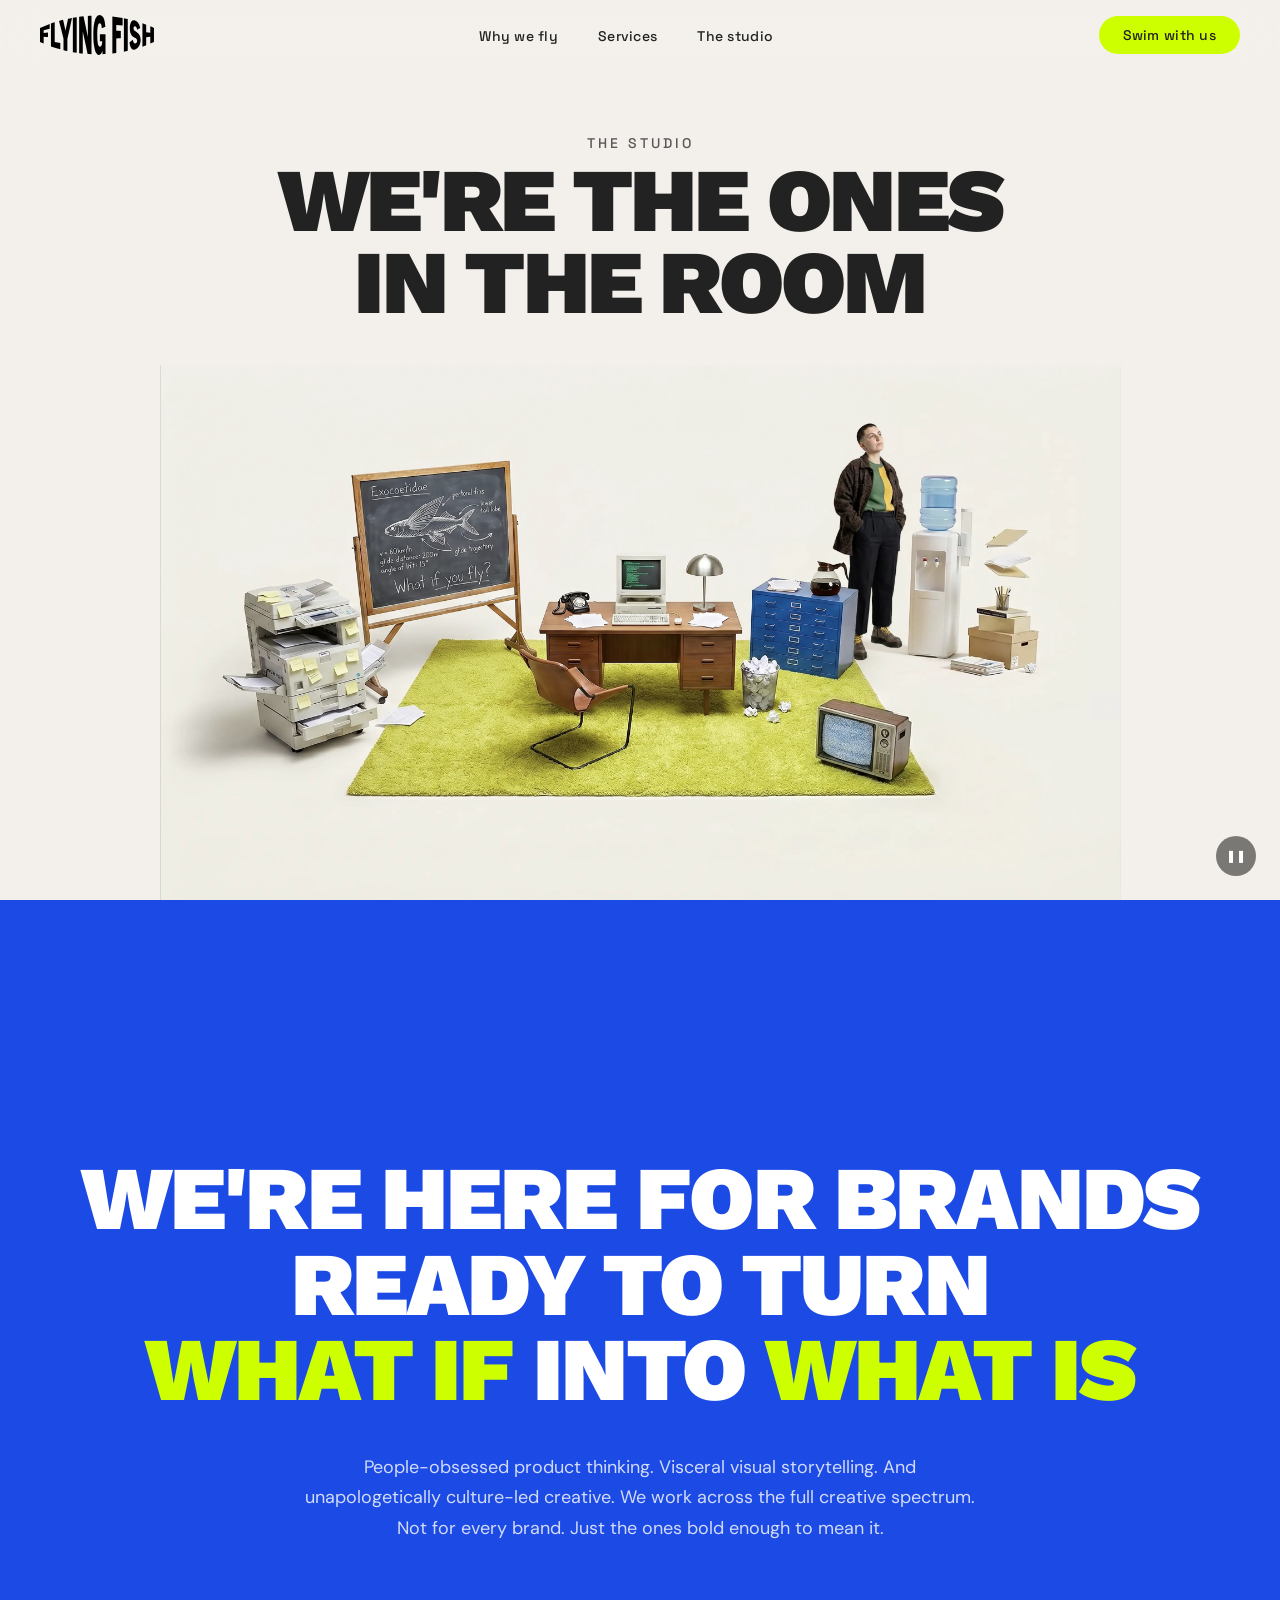
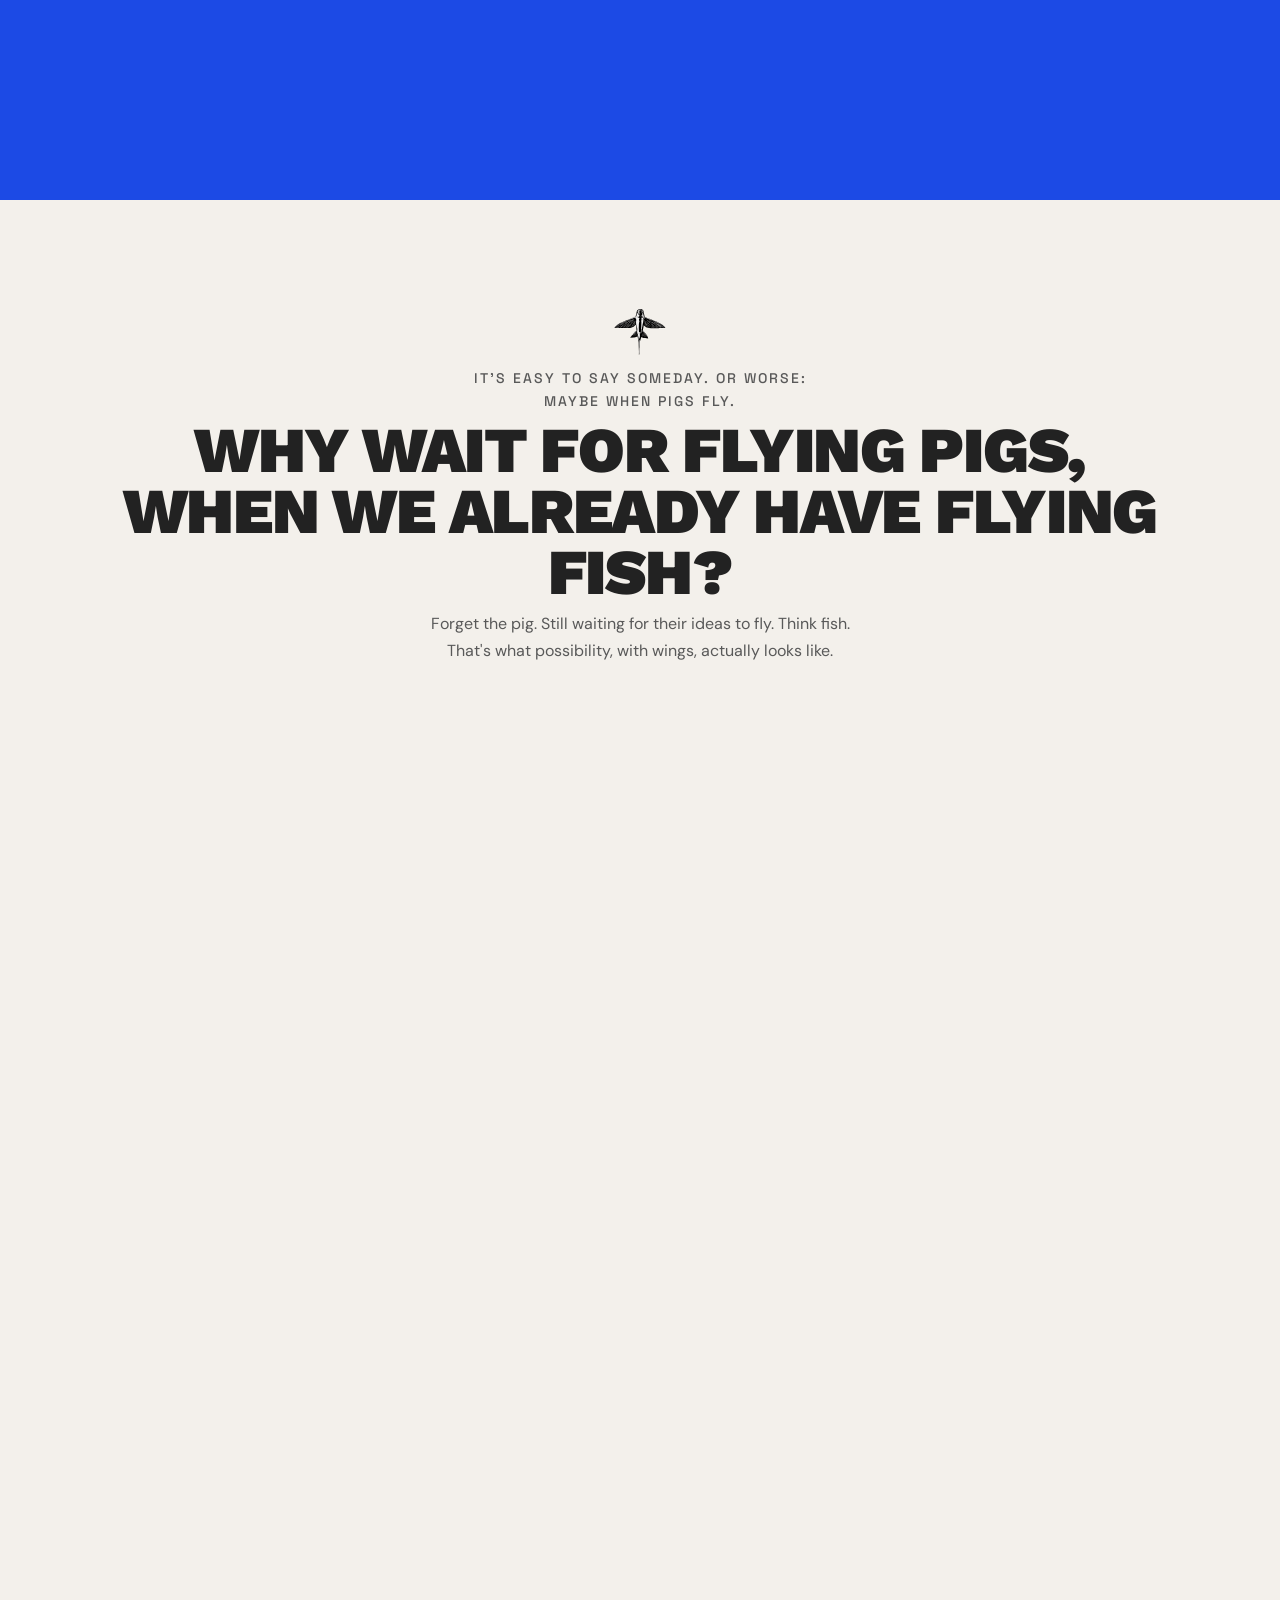
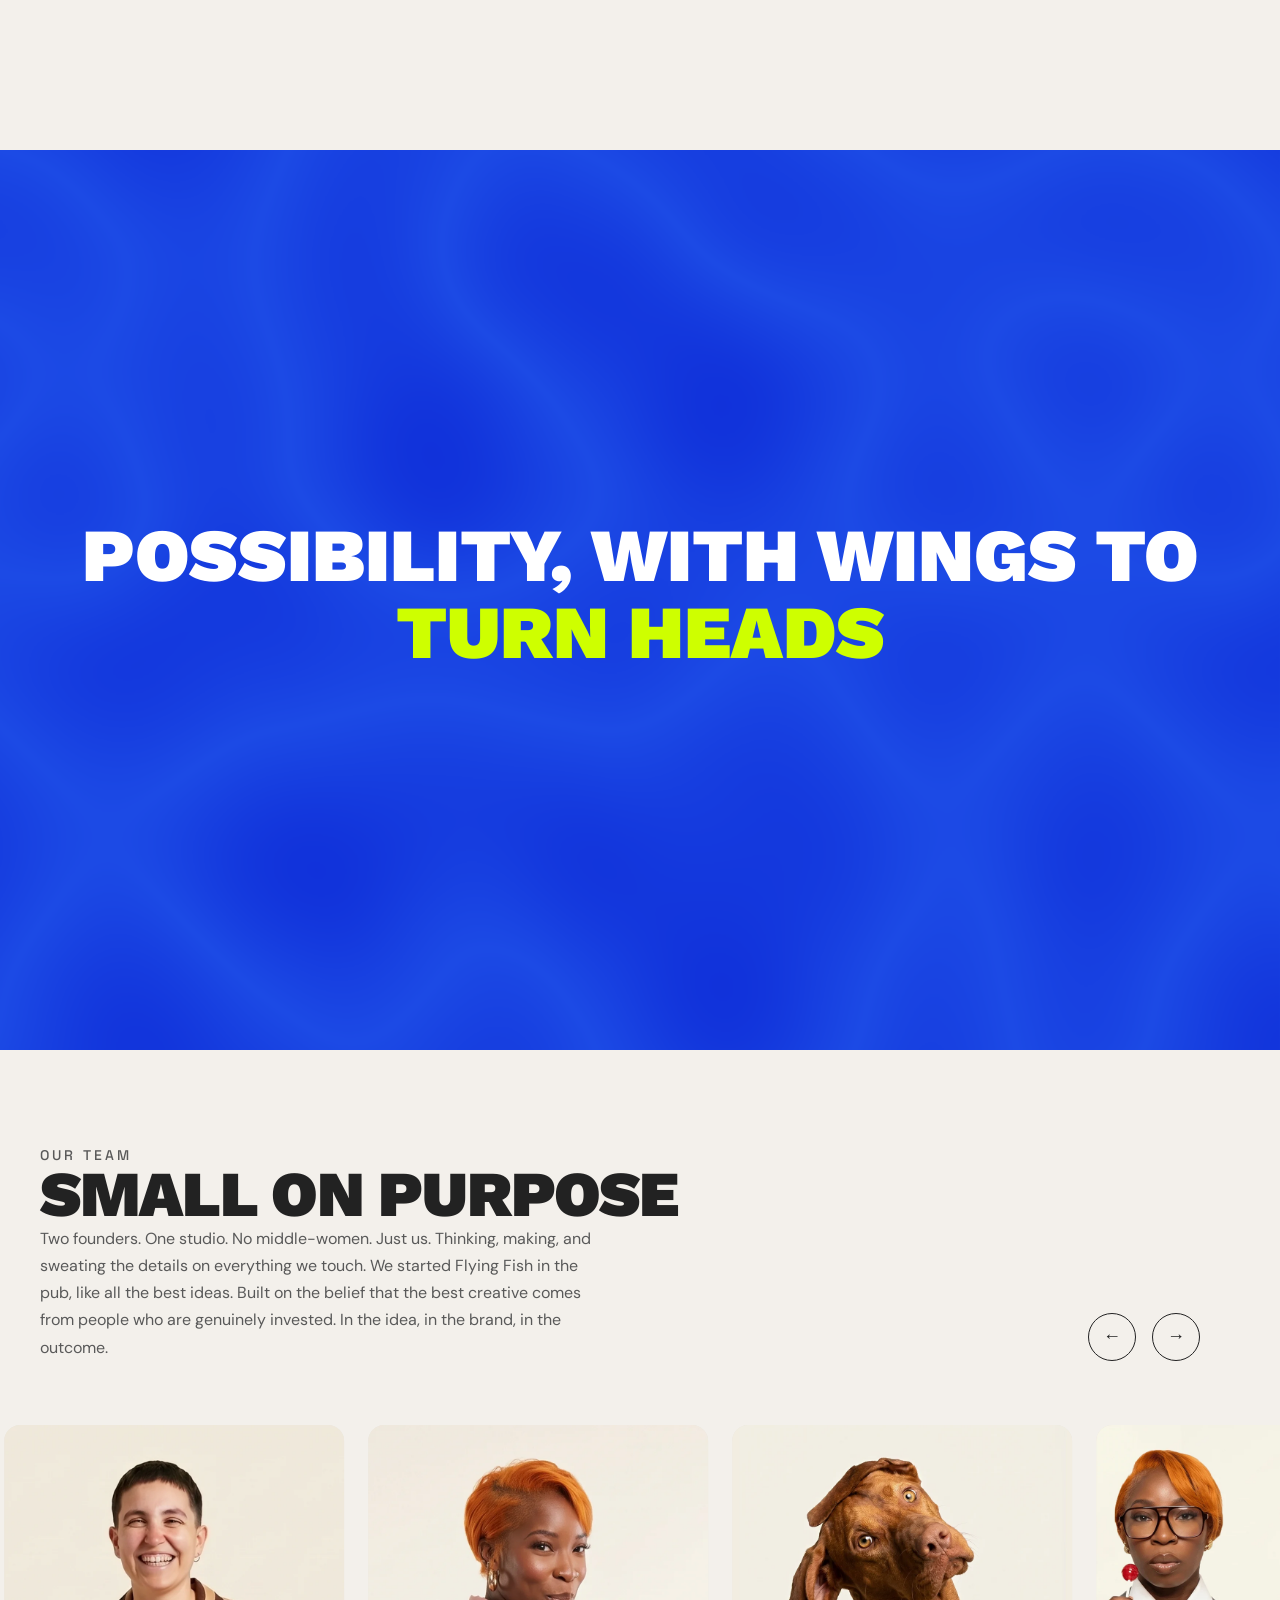
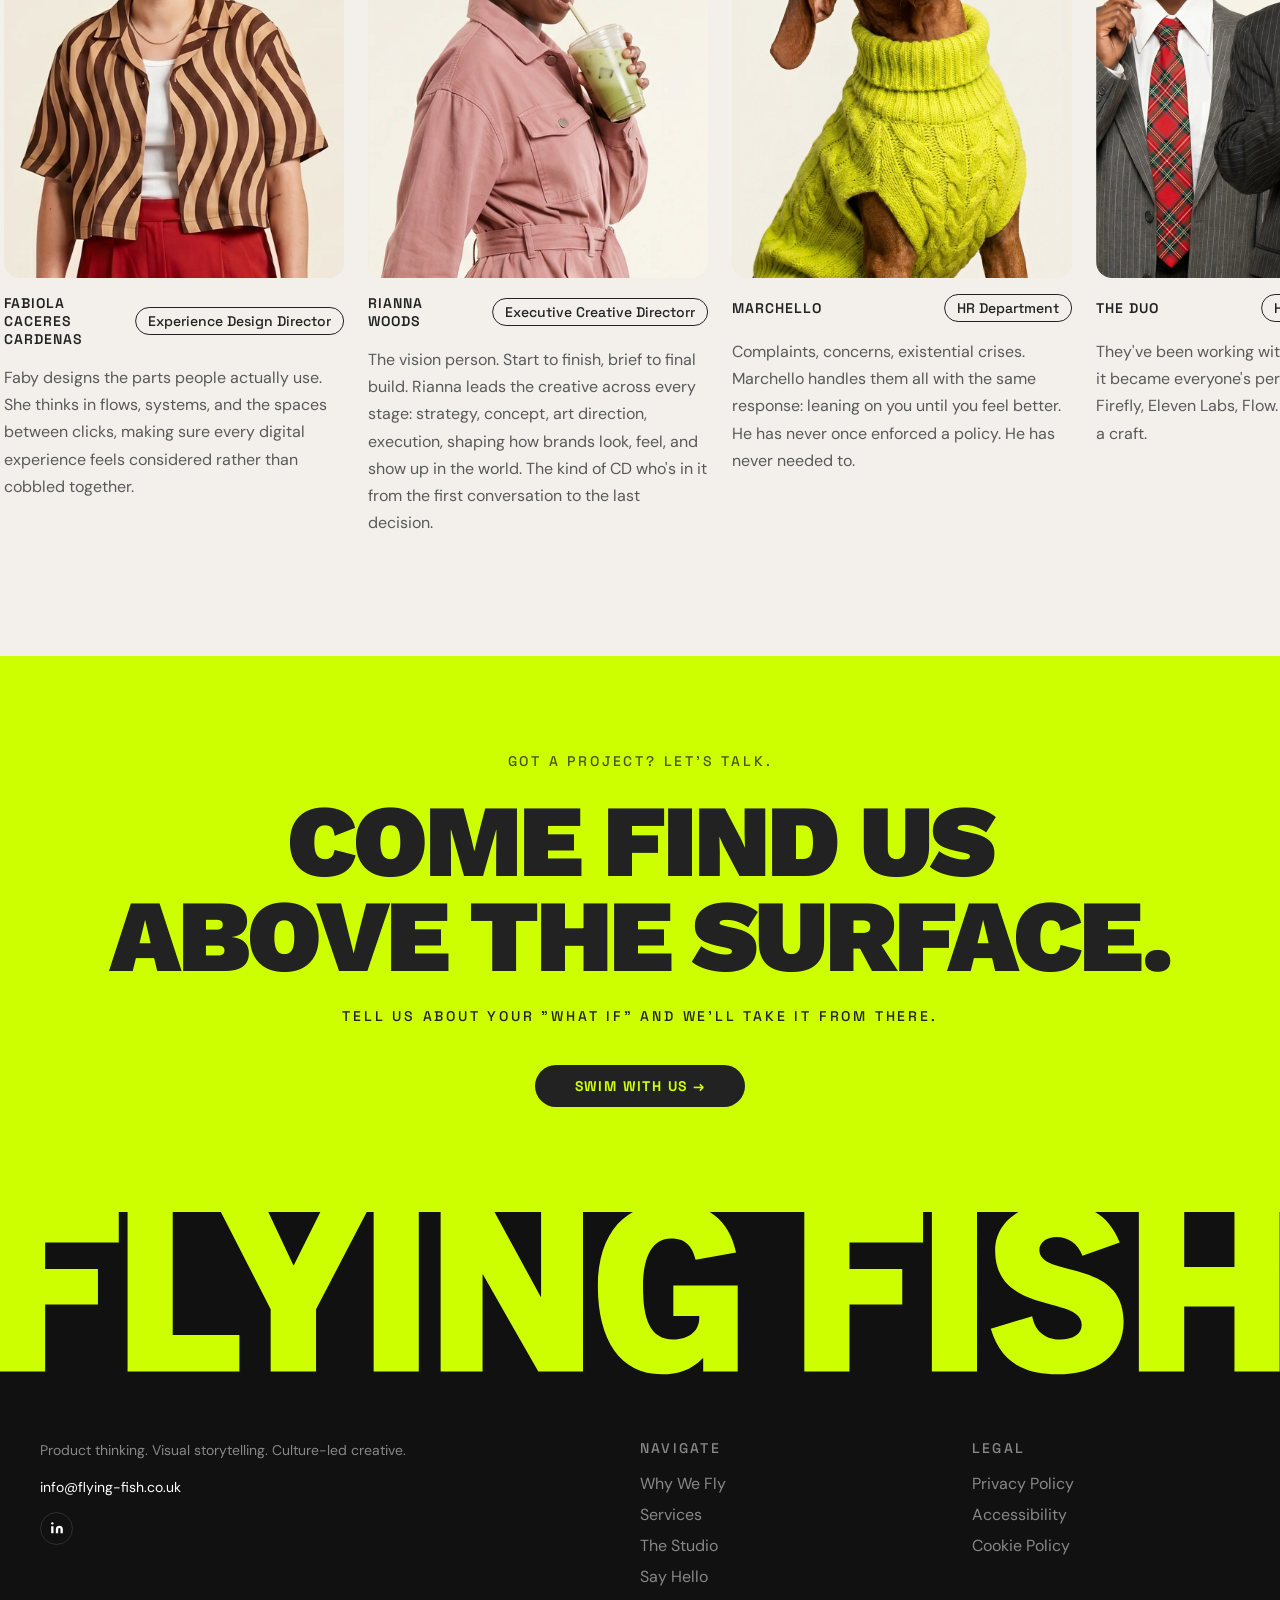
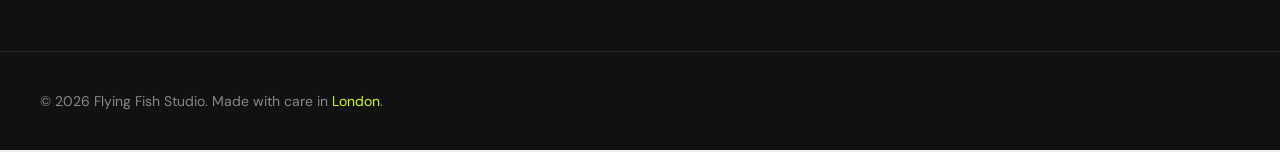
==== commit 62cd9b6b: "Studio page overhaul: cycling text, ripple effects, contact modal, team images - Replace scroll-driv" ====
--- a/studio.html
+++ b/studio.html
@@ -218,9 +218,25 @@
     .studio-hero__video {
       width: 100%;
       height: 100%;
-      object-fit: contain;
-      object-position: center bottom;
+      position: relative;
+      overflow: hidden;
       display: block;
+    }
+
+    #studio-hero-vimeo {
+      position: absolute;
+      bottom: 0;
+      left: 50%;
+      transform: translateX(-50%);
+      height: 100%;
+      aspect-ratio: 16/9;
+    }
+
+    #studio-hero-vimeo iframe {
+      width: 100%;
+      height: 100%;
+      opacity: 0;
+      transition: opacity 0.6s ease;
     }
 
     .studio-hero__toggle {
@@ -255,7 +271,7 @@
       align-items: center;
       justify-content: center;
       padding: var(--space-2xl) var(--space-lg);
-      min-height: 60vh;
+      min-height: 100vh;
     }
 
     .studio-why__inner {
@@ -376,9 +392,23 @@
     /* ---- STUDIO WHEEL ---- */
 
     .studio-wheel {
-      height: 500vh;
       position: relative;
       background-color: var(--color-blue-tang);
+      min-height: 100vh;
+      display: flex;
+      align-items: center;
+      justify-content: center;
+      overflow: hidden;
+    }
+
+    .studio-wheel__ripple {
+      position: absolute;
+      inset: 0;
+      width: 100%;
+      height: 100%;
+      pointer-events: none;
+      z-index: 1;
+      mix-blend-mode: overlay;
     }
 
     .studio-wheel__noise {
@@ -393,63 +423,69 @@
       z-index: 0;
     }
 
-    .studio-wheel__sticky {
-      position: sticky;
-      top: 0;
-      height: 100vh;
-      display: grid;
-      grid-template-columns: 30fr 70fr;
-      align-items: center;
-      overflow: hidden;
-      padding: 0 var(--space-lg);
-      isolation: isolate;
-    }
-
-    .studio-wheel__left {
-      display: flex;
-      align-items: center;
+    .studio-wheel__content {
+      position: relative;
+      z-index: 1;
+      display: flex;
+      align-items: baseline;
+      justify-content: center;
+      gap: 0.35em;
+      padding: var(--space-2xl) var(--space-lg);
+      flex-wrap: wrap;
     }
 
     .studio-wheel__label {
-      font-family: var(--font-ui);
-      font-size: var(--text-xs);
-      font-weight: 500;
-      letter-spacing: 3px;
-      text-transform: uppercase;
-      color: rgba(255,255,255,0.5);
-      line-height: 1.8;
-    }
-
-    .studio-wheel__right {
-      position: relative;
-      height: 100vh;
-      display: flex;
-      align-items: center;
-      justify-content: center;
-      overflow: hidden;
-    }
-
-    .studio-wheel__track {
-      position: relative;
-      width: 100%;
-      height: 100%;
-      display: flex;
-      align-items: center;
-      justify-content: flex-end;
-      transform: translateX(60%);
-    }
-
-    .studio-wheel__phrase {
-      position: absolute;
       font-family: var(--font-display);
       font-size: clamp(48px, 5.85vw, 94px);
       font-weight: 900;
       text-transform: uppercase;
       color: white;
-      white-space: normal;
-      text-align: left;
       line-height: 0.95;
-      will-change: transform, opacity;
+      white-space: nowrap;
+    }
+
+    .studio-wheel__phrase-wrapper {
+      position: relative;
+      height: 1.1em;
+      font-size: clamp(48px, 5.85vw, 94px);
+      overflow: hidden;
+    }
+
+    .studio-wheel__phrase {
+      position: absolute;
+      top: 0;
+      left: 50%;
+      transform: translateX(-50%) translateY(40px);
+      font-family: var(--font-display);
+      font-size: inherit;
+      font-weight: 900;
+      text-transform: uppercase;
+      color: var(--color-rasboras);
+      line-height: 0.95;
+      white-space: nowrap;
+      opacity: 0;
+      transform: translateX(-50%) translateY(40px);
+      transition: opacity 0.5s ease, transform 0.5s ease;
+    }
+
+    .studio-wheel__phrase.is-active {
+      opacity: 1;
+      transform: translateX(-50%) translateY(0);
+    }
+
+    .studio-wheel__phrase.is-exiting {
+      opacity: 0;
+      transform: translateX(-50%) translateY(-40px);
+    }
+
+    @media (max-width: 768px) {
+      .studio-wheel__content {
+        flex-direction: column;
+        align-items: center;
+        text-align: center;
+      }
+
+
     }
 
     /* ---- STUDIO TEAM ---- */
@@ -546,11 +582,24 @@
     }
 
     .studio-team__img-wrap {
+      position: relative;
       width: 100%;
       aspect-ratio: 3 / 4;
       border-radius: 16px;
       overflow: hidden;
       background-color: #e8e4de;
+    }
+
+    .studio-team__ripple-canvas {
+      position: absolute;
+      inset: 0;
+      width: 100%;
+      height: 100%;
+      pointer-events: none;
+      z-index: 2;
+      mix-blend-mode: overlay;
+      border-radius: inherit;
+      display: none;
     }
 
     .studio-team__img-wrap img {
@@ -685,16 +734,28 @@
       opacity: 0.85;
     }
 
+    /* ---- WORDMARK BRIDGE ---- */
+
+    .wordmark-bridge {
+      background-color: var(--color-rasboras);
+      height: 1vw;
+      margin-bottom: -1vw;
+      position: relative;
+      z-index: 0;
+    }
+
     /* ---- WORDMARK BANNER ---- */
 
     .wordmark-banner {
-      background-color: #111;
+      background: linear-gradient(to bottom, transparent 5%, #111 5%);
       display: block;
       margin: 0;
       padding: 0;
       line-height: 0;
       width: 100%;
       overflow: hidden;
+      position: relative;
+      z-index: 1;
     }
 
     .wordmark-banner__img {
@@ -837,6 +898,240 @@
       }
     }
 
+
+    /* ---- CONTACT MODAL ---- */
+
+    .modal {
+      position: fixed;
+      inset: 0;
+      z-index: 200;
+      display: flex;
+      align-items: center;
+      justify-content: center;
+      padding: var(--space-lg);
+      opacity: 0;
+      pointer-events: none;
+      transition: opacity 0.3s ease;
+    }
+
+    .modal.is-open {
+      opacity: 1;
+      pointer-events: all;
+    }
+
+    .modal__backdrop {
+      position: absolute;
+      inset: 0;
+      background: rgba(0,0,0,0.7);
+      backdrop-filter: blur(4px);
+    }
+
+    .modal__panel {
+      position: relative;
+      background: var(--color-cream-angel);
+      border-radius: 24px;
+      padding: var(--space-xl);
+      width: 100%;
+      max-width: 640px;
+      max-height: 90vh;
+      overflow-y: auto;
+      display: flex;
+      flex-direction: column;
+      gap: var(--space-lg);
+    }
+
+    .modal__header {
+      display: flex;
+      justify-content: space-between;
+      align-items: flex-start;
+      gap: var(--space-md);
+    }
+
+    .modal__header-text {
+      display: flex;
+      flex-direction: column;
+      gap: var(--space-xs);
+    }
+
+    .modal__eyebrow {
+      font-family: var(--font-ui);
+      font-size: var(--text-xs);
+      font-weight: 500;
+      letter-spacing: 3px;
+      text-transform: uppercase;
+      color: #595959;
+    }
+
+    .modal__heading {
+      font-family: var(--font-display);
+      font-size: clamp(28px, 4vw, 44px);
+      font-weight: 900;
+      line-height: 0.95;
+      text-transform: uppercase;
+      color: var(--color-black-molly);
+    }
+
+    .modal__heading-highlight {
+      color: var(--color-blue-tang);
+    }
+
+    .modal__close {
+      background: none;
+      border: 1px solid rgba(0,0,0,0.15);
+      border-radius: 50%;
+      width: 36px;
+      height: 36px;
+      display: flex;
+      align-items: center;
+      justify-content: center;
+      cursor: pointer;
+      font-size: 14px;
+      color: var(--color-black-molly);
+      flex-shrink: 0;
+      transition: background 0.2s ease;
+    }
+
+    .modal__close:hover {
+      background: rgba(0,0,0,0.06);
+    }
+
+    .modal__form {
+      display: flex;
+      flex-direction: column;
+      gap: var(--space-md);
+    }
+
+    .modal__row {
+      display: grid;
+      grid-template-columns: 1fr 1fr;
+      gap: var(--space-md);
+    }
+
+    .modal__field {
+      display: flex;
+      flex-direction: column;
+      gap: var(--space-xs);
+    }
+
+    .modal__label {
+      font-family: var(--font-ui);
+      font-size: var(--text-xs);
+      font-weight: 500;
+      color: var(--color-black-molly);
+      letter-spacing: 0.02em;
+    }
+
+    .modal__optional {
+      color: #595959;
+      font-weight: 400;
+    }
+
+    .modal__input {
+      font-family: var(--font-body);
+      font-size: var(--text-sm);
+      font-weight: 400;
+      color: var(--color-black-molly);
+      background: white;
+      border: 1px solid rgba(0,0,0,0.15);
+      border-radius: 10px;
+      padding: 12px var(--space-md);
+      outline: none;
+      transition: border-color 0.2s ease;
+      width: 100%;
+    }
+
+    .modal__input::placeholder {
+      color: #aaa;
+    }
+
+    .modal__input:focus {
+      border-color: var(--color-black-molly);
+    }
+
+    .modal__textarea {
+      resize: vertical;
+      min-height: 120px;
+    }
+
+    .modal__submit {
+      font-family: var(--font-ui);
+      font-size: var(--text-xs);
+      font-weight: 700;
+      letter-spacing: 1.4px;
+      text-transform: uppercase;
+      color: var(--color-cream-angel);
+      background-color: var(--color-black-molly);
+      border: none;
+      border-radius: var(--radius-pill);
+      padding: 14px var(--space-lg);
+      cursor: pointer;
+      align-self: flex-start;
+      transition: opacity 0.2s ease;
+    }
+
+    .modal__submit:hover {
+      opacity: 0.8;
+    }
+
+    .modal__success {
+      display: none;
+      flex-direction: column;
+      align-items: center;
+      text-align: center;
+      gap: var(--space-md);
+      padding: var(--space-xl) 0;
+    }
+
+    .modal__success-finn {
+      width: 64px;
+      height: auto;
+    }
+
+    .modal__success-heading {
+      font-family: var(--font-display);
+      font-size: clamp(28px, 4vw, 44px);
+      font-weight: 900;
+      text-transform: uppercase;
+      color: var(--color-black-molly);
+    }
+
+    .modal__success-body {
+      font-family: var(--font-body);
+      font-size: var(--text-sm);
+      color: #595959;
+      line-height: 1.7;
+      max-width: 400px;
+    }
+
+    .modal__done {
+      font-family: var(--font-ui);
+      font-size: var(--text-sm);
+      font-weight: 600;
+      color: var(--color-cream-angel);
+      background: var(--color-black-molly);
+      border: none;
+      border-radius: 999px;
+      padding: 14px 48px;
+      cursor: pointer;
+      text-transform: uppercase;
+      letter-spacing: 0.04em;
+      transition: opacity 0.2s;
+    }
+
+    .modal__done:hover {
+      opacity: 0.85;
+    }
+
+    @media (max-width: 768px) {
+      .modal__row {
+        grid-template-columns: 1fr;
+      }
+
+      .modal__submit {
+        align-self: stretch;
+        text-align: center;
+      }
+    }
   </style>
 </head>
 <body>
@@ -875,9 +1170,9 @@
       <h1 class="studio-hero__heading">We're the ones<br>in the room</h1>
     </div>
     <div class="studio-hero__media">
-      <video class="studio-hero__video" id="studio-hero-video" autoplay muted loop playsinline poster="images/Homepage-hero.webp">
-        <source src="images/TheStudio.mp4" type="video/mp4">
-      </video>
+      <div class="studio-hero__video" id="studio-hero-video" style="background: url('images/TheStudio-Loading.webp') center bottom / contain no-repeat;">
+        <div id="studio-hero-vimeo" data-vimeo-id="1235373228" data-vimeo-background="true" data-vimeo-autoplay="true" data-vimeo-loop="true" data-vimeo-muted="true"></div>
+      </div>
       <button class="studio-hero__toggle" id="studio-hero-toggle" aria-label="Pause video">
         <span id="studio-hero-toggle-icon">&#10074;&#10074;</span>
       </button>
@@ -913,29 +1208,18 @@
 
   <section class="studio-wheel" id="studio-wheel">
     <div class="studio-wheel__noise"></div>
-    <div class="studio-wheel__sticky">
-      <div class="studio-wheel__left">
-        <p class="studio-wheel__label">Possibility,<br>with wings to</p>
-      </div>
-      <div class="studio-wheel__right">
-        <div class="studio-wheel__track" id="wheel-track">
-          <div class="studio-wheel__phrase" data-index="0">CREATE SPACE</div>
-          <div class="studio-wheel__phrase" data-index="1">TURN HEADS</div>
-          <div class="studio-wheel__phrase" data-index="2">MAKE IT MATTER</div>
-          <div class="studio-wheel__phrase" data-index="3">SAY THE UNSAID</div>
-          <div class="studio-wheel__phrase" data-index="4">FIND THE<br>GOOSEBUMPS</div>
-          <div class="studio-wheel__phrase" data-index="5">FLIP THE SCRIPT</div>
-          <div class="studio-wheel__phrase" data-index="6">GET UNDER<br>THE SKIN</div>
-          <div class="studio-wheel__phrase" data-index="7">OPEN DOORS</div>
-          <div class="studio-wheel__phrase" data-index="8">CREATE SPACE</div>
-          <div class="studio-wheel__phrase" data-index="9">TURN HEADS</div>
-          <div class="studio-wheel__phrase" data-index="10">MAKE IT MATTER</div>
-          <div class="studio-wheel__phrase" data-index="11">SAY THE UNSAID</div>
-          <div class="studio-wheel__phrase" data-index="12">FIND THE<br>GOOSEBUMPS</div>
-          <div class="studio-wheel__phrase" data-index="13">FLIP THE SCRIPT</div>
-          <div class="studio-wheel__phrase" data-index="14">GET UNDER<br>THE SKIN</div>
-          <div class="studio-wheel__phrase" data-index="15">OPEN DOORS</div>
-        </div>
+    <canvas class="studio-wheel__ripple" id="wheel-ripple"></canvas>
+    <div class="studio-wheel__content">
+      <span class="studio-wheel__label">Possibility, with wings to</span>
+      <div class="studio-wheel__phrase-wrapper" id="wheel-phrases">
+        <div class="studio-wheel__phrase is-active">CREATE SPACE</div>
+        <div class="studio-wheel__phrase">TURN HEADS</div>
+        <div class="studio-wheel__phrase">MAKE IT MATTER</div>
+        <div class="studio-wheel__phrase">SAY THE UNSAID</div>
+        <div class="studio-wheel__phrase">FIND THE GOOSEBUMPS</div>
+        <div class="studio-wheel__phrase">FLIP THE SCRIPT</div>
+        <div class="studio-wheel__phrase">GET UNDER THE SKIN</div>
+        <div class="studio-wheel__phrase">OPEN DOORS</div>
       </div>
     </div>
   </section>
@@ -1062,8 +1346,11 @@
       above the surface.
     </h2>
     <p class="contact-cta__subline">Tell us about your "what if" and we'll take it from there.</p>
-    <a class="contact-cta__btn" href="#">Swim with us →</a>
+    <a class="contact-cta__btn" href="#contact">Swim with us →</a>
   </section>
+
+  <!-- WORDMARK BRIDGE (visual hack to join CTA yellow to wordmark) -->
+  <div class="wordmark-bridge"></div>
 
   <!-- WORDMARK BANNER -->
   <div class="wordmark-banner">
@@ -1077,10 +1364,10 @@
         <p class="footer__tagline">Product thinking. Visual storytelling. Culture-led creative.</p>
         <a class="footer__email" href="mailto:info@flying-fish.co.uk">info@flying-fish.co.uk</a>
         <div class="footer__socials">
-          <a class="footer__social" href="#" aria-label="Instagram">
+          <a class="footer__social" href="#" aria-label="Instagram" style="display:none;">
             <svg width="14" height="14" viewBox="0 0 24 24" fill="none" stroke="currentColor" stroke-width="2" stroke-linecap="round" stroke-linejoin="round"><rect x="2" y="2" width="20" height="20" rx="5" ry="5"/><circle cx="12" cy="12" r="4"/><circle cx="17.5" cy="6.5" r="1" fill="currentColor" stroke="none"/></svg>
           </a>
-          <a class="footer__social" href="#" aria-label="LinkedIn">
+          <a class="footer__social" href="https://www.linkedin.com/company/flying-fish-creative-uk/home/" target="_blank" rel="noopener" aria-label="LinkedIn">
             <svg width="14" height="14" viewBox="0 0 24 24" fill="currentColor"><path d="M16 8a6 6 0 0 1 6 6v7h-4v-7a2 2 0 0 0-2-2 2 2 0 0 0-2 2v7h-4v-7a6 6 0 0 1 6-6z"/><rect x="2" y="9" width="4" height="12"/><circle cx="4" cy="4" r="2"/></svg>
           </a>
         </div>
@@ -1108,6 +1395,51 @@
     </div>
   </footer>
 
+  <!-- CONTACT MODAL -->
+  <div class="modal" id="contact-modal" aria-modal="true" role="dialog" aria-label="Contact form">
+    <div class="modal__backdrop" id="modal-backdrop"></div>
+    <div class="modal__panel">
+      <div class="modal__header">
+        <div class="modal__header-text">
+          <p class="modal__eyebrow">Get in touch</p>
+          <h2 class="modal__heading">Let's make something<br><span class="modal__heading-highlight">worth talking about.</span></h2>
+        </div>
+        <button class="modal__close" id="modal-close" aria-label="Close modal">&#10005;</button>
+      </div>
+      <form class="modal__form" id="contact-form" name="contact" method="POST" data-netlify="true">
+        <div class="modal__row">
+          <div class="modal__field">
+            <label class="modal__label" for="first-name">First name</label>
+            <input class="modal__input" type="text" id="first-name" name="first-name" placeholder="Partick" required />
+          </div>
+          <div class="modal__field">
+            <label class="modal__label" for="last-name">Last name</label>
+            <input class="modal__input" type="text" id="last-name" name="last-name" placeholder="Sherman" required />
+          </div>
+        </div>
+        <div class="modal__field">
+          <label class="modal__label" for="email">Email address</label>
+          <input class="modal__input" type="email" id="email" name="email" placeholder="partick@justkeepswimming.com" required />
+        </div>
+        <div class="modal__field">
+          <label class="modal__label" for="phone">Phone number <span class="modal__optional">(optional)</span></label>
+          <input class="modal__input" type="tel" id="phone" name="phone" placeholder="+44 7700 000000" />
+        </div>
+        <div class="modal__field">
+          <label class="modal__label" for="enquiry">Your enquiry</label>
+          <textarea class="modal__input modal__textarea" id="enquiry" name="enquiry" placeholder='Tell us about your project, your "what if"...' required></textarea>
+        </div>
+        <button class="modal__submit" type="submit">Send it over &#8594;</button>
+      </form>
+      <div class="modal__success" id="modal-success">
+        <img class="modal__success-finn" src="images/Finn.svg" alt="Finn the flying fish" />
+        <p class="modal__success-heading">You're in the <span style="color: var(--color-blue-tang)">water</span>.</p>
+        <p class="modal__success-body">We'll be in touch soon. In the meantime, grab a coffee &#8212; oat flat white, ideally.</p>
+        <button class="modal__done" id="modal-done" type="button">Done</button>
+      </div>
+    </div>
+  </div>
+
   <script>
     function fitStudioHero() {
       const header = document.querySelector('.studio-hero__header');
@@ -1151,35 +1483,101 @@
       });
     });
 
-    // Studio hero video play/pause
-    const studioHeroVideo = document.getElementById('studio-hero-video');
+    // Studio hero video play/pause (Vimeo)
     const studioHeroToggle = document.getElementById('studio-hero-toggle');
     const studioHeroToggleIcon = document.getElementById('studio-hero-toggle-icon');
-
-    const prefersReducedMotion = window.matchMedia('(prefers-reduced-motion: reduce)').matches;
-    if (prefersReducedMotion) {
-      studioHeroVideo.pause();
-      studioHeroToggleIcon.innerHTML = '&#9654;';
-      studioHeroToggle.setAttribute('aria-label', 'Play video');
-    }
-
-    studioHeroToggle.addEventListener('click', () => {
-      if (studioHeroVideo.paused) {
-        studioHeroVideo.play();
-        studioHeroToggleIcon.innerHTML = '&#10074;&#10074;';
-        studioHeroToggle.setAttribute('aria-label', 'Pause video');
-      } else {
-        studioHeroVideo.pause();
+    const vimeoContainer = document.getElementById('studio-hero-vimeo');
+    let heroPlayer = null;
+    let heroPlaying = true;
+
+    function initVimeoHero() {
+      heroPlayer = new Vimeo.Player(vimeoContainer);
+      heroPlayer.on('loaded', () => {
+        const iframe = vimeoContainer.querySelector('iframe');
+        if (iframe) iframe.style.opacity = '1';
+      });
+
+      const prefersReducedMotion = window.matchMedia('(prefers-reduced-motion: reduce)').matches;
+      if (prefersReducedMotion) {
+        heroPlayer.pause();
+        heroPlaying = false;
         studioHeroToggleIcon.innerHTML = '&#9654;';
         studioHeroToggle.setAttribute('aria-label', 'Play video');
       }
-    });
-
-    // Contact modal trigger
+
+      studioHeroToggle.addEventListener('click', () => {
+        if (heroPlaying) {
+          heroPlayer.pause();
+          heroPlaying = false;
+          studioHeroToggleIcon.innerHTML = '&#9654;';
+          studioHeroToggle.setAttribute('aria-label', 'Play video');
+        } else {
+          heroPlayer.play();
+          heroPlaying = true;
+          studioHeroToggleIcon.innerHTML = '&#10074;&#10074;';
+          studioHeroToggle.setAttribute('aria-label', 'Pause video');
+        }
+      });
+    }
+
+    if (typeof Vimeo !== 'undefined') {
+      initVimeoHero();
+    } else {
+      document.addEventListener('DOMContentLoaded', () => {
+        if (typeof Vimeo !== 'undefined') initVimeoHero();
+      });
+    }
+
+    // Contact modal
+    const modal = document.getElementById('contact-modal');
+    const modalClose = document.getElementById('modal-close');
+    const modalBackdrop = document.getElementById('modal-backdrop');
+    const contactForm = document.getElementById('contact-form');
+    const modalSuccess = document.getElementById('modal-success');
+
+    function openModal() {
+      modal.classList.add('is-open');
+      document.body.style.overflow = 'hidden';
+    }
+
+    function closeModal() {
+      modal.classList.remove('is-open');
+      document.querySelector('#contact-modal .modal__header').style.display = '';
+      contactForm.style.display = '';
+      modalSuccess.style.display = 'none';
+      document.body.style.overflow = '';
+    }
+
     document.querySelectorAll('a[href="#contact"]').forEach(trigger => {
       trigger.addEventListener('click', (e) => {
         e.preventDefault();
-        window.location.href = 'index.html#contact';
+        openModal();
+      });
+    });
+
+    modalClose.addEventListener('click', closeModal);
+    modalBackdrop.addEventListener('click', closeModal);
+    document.getElementById('modal-done').addEventListener('click', closeModal);
+
+    document.addEventListener('keydown', (e) => {
+      if (e.key === 'Escape') closeModal();
+    });
+
+    contactForm.addEventListener('submit', (e) => {
+      e.preventDefault();
+      const formData = new FormData(contactForm);
+      fetch('/', {
+        method: 'POST',
+        headers: { 'Content-Type': 'application/x-www-form-urlencoded' },
+        body: new URLSearchParams(formData).toString()
+      })
+      .then(() => {
+        contactForm.style.display = 'none';
+        document.querySelector('#contact-modal .modal__header').style.display = 'none';
+        modalSuccess.style.display = 'flex';
+      })
+      .catch(() => {
+        alert('Something went wrong. Please try again or email us at info@flying-fish.co.uk');
       });
     });
 
@@ -1191,6 +1589,26 @@
 
       video.addEventListener('loadedmetadata', () => {
         const duration = video.duration;
+        let isSeeking = false;
+        let pendingTime = null;
+
+        function seekTo(t) {
+          if (isSeeking) {
+            pendingTime = t;
+            return;
+          }
+          isSeeking = true;
+          video.currentTime = t;
+        }
+
+        video.addEventListener('seeked', () => {
+          isSeeking = false;
+          if (pendingTime !== null) {
+            const t = pendingTime;
+            pendingTime = null;
+            seekTo(t);
+          }
+        });
 
         window.addEventListener('scroll', () => {
           const sectionTop = section.getBoundingClientRect().top + window.scrollY;
@@ -1203,7 +1621,8 @@
           const scrollProgress = Math.min(Math.max((scrollY - scrollStart) / (scrollEnd - scrollStart), 0), 1);
 
           // Video scrubbing — full scroll range
-          video.currentTime = scrollProgress * duration;
+          const clampedTime = Math.min(scrollProgress * duration, duration - 0.15);
+          seekTo(Math.max(0, clampedTime));
 
           const expandStart = 0.3;
           const expandEnd = 0.85;
@@ -1229,56 +1648,254 @@
       });
     })();
 
+    // Water ripple on wheel section
+    (function wheelRipple() {
+      const canvas = document.getElementById('wheel-ripple');
+      const section = document.getElementById('studio-wheel');
+      if (!canvas || !section) return;
+
+      const ctx = canvas.getContext('2d');
+      const W = 256, H = 144;
+      let buf1 = new Float32Array(W * H);
+      let buf2 = new Float32Array(W * H);
+      let lastGX = -1, lastGY = -1;
+      let isHovering = false;
+      let animId = null;
+
+      canvas.width = W;
+      canvas.height = H;
+
+      function disturb(gx, gy) {
+        const R = 3, strength = 600;
+        for (let dy = -R; dy <= R; dy++) {
+          for (let dx = -R; dx <= R; dx++) {
+            const nx = gx + dx, ny = gy + dy;
+            if (nx < 1 || nx >= W - 1 || ny < 1 || ny >= H - 1) continue;
+            const d = Math.hypot(dx, dy);
+            if (d <= R) {
+              buf1[ny * W + nx] = Math.min(900, buf1[ny * W + nx] + strength * (1 - d / R));
+            }
+          }
+        }
+      }
+
+      function step() {
+        for (let y = 1; y < H - 1; y++) {
+          for (let x = 1; x < W - 1; x++) {
+            const i = y * W + x;
+            buf2[i] = (buf1[i - 1] + buf1[i + 1] + buf1[i - W] + buf1[i + W]) * 0.5 - buf2[i];
+            buf2[i] *= 0.975;
+          }
+        }
+        const tmp = buf1; buf1 = buf2; buf2 = tmp;
+      }
+
+      function render() {
+        const img = ctx.createImageData(W, H);
+        const d = img.data;
+        for (let i = 0; i < W * H; i++) {
+          const val = Math.max(0, Math.min(255, (buf1[i] / 900) * 128 + 128)) | 0;
+          const alpha = Math.min(255, Math.abs(buf1[i] / 900 * 255 * 2)) | 0;
+          const p = i * 4;
+          d[p] = val;
+          d[p + 1] = val;
+          d[p + 2] = val;
+          d[p + 3] = alpha;
+        }
+        ctx.putImageData(img, 0, 0);
+      }
+
+      function loop() {
+        step();
+        render();
+        animId = requestAnimationFrame(loop);
+      }
+
+      section.addEventListener('mouseenter', () => {
+        isHovering = true;
+        if (!animId) loop();
+      });
+
+      section.addEventListener('mousemove', e => {
+        const r = section.getBoundingClientRect();
+        const gx = Math.round((e.clientX - r.left) / r.width * (W - 2)) + 1;
+        const gy = Math.round((e.clientY - r.top) / r.height * (H - 2)) + 1;
+        if (lastGX >= 0) {
+          const steps = Math.max(1, Math.max(Math.abs(gx - lastGX), Math.abs(gy - lastGY)));
+          for (let s = 0; s <= steps; s++) {
+            const t = s / steps;
+            disturb(
+              Math.round(lastGX + (gx - lastGX) * t),
+              Math.round(lastGY + (gy - lastGY) * t)
+            );
+          }
+        } else {
+          disturb(gx, gy);
+        }
+        lastGX = gx; lastGY = gy;
+      }, { passive: true });
+
+      section.addEventListener('mouseleave', () => {
+        lastGX = -1; lastGY = -1;
+        isHovering = false;
+      });
+    })();
+
     (function() {
-      const section = document.getElementById('studio-wheel');
-      const track = document.getElementById('wheel-track');
-      const phrases = track.querySelectorAll('.studio-wheel__phrase');
+      const wrapper = document.getElementById('wheel-phrases');
+      const phrases = wrapper.querySelectorAll('.studio-wheel__phrase');
       const total = phrases.length;
-      const radius = 550;
-      const tiltAngle = 35;
-      const tiltRad = (tiltAngle * Math.PI) / 180;
-
-      function updateWheel(scrollProgress) {
-        const totalRotation = 90;
-        const currentAngle = scrollProgress * totalRotation;
-
-        phrases.forEach((phrase, i) => {
-          const baseAngle = (i / total) * 360;
-          const angle = baseAngle - currentAngle;
-          const angleRad = ((angle - 90) * Math.PI) / 180;
-
-          const flatX = Math.cos(angleRad) * radius;
-          const flatY = Math.sin(angleRad) * radius;
-
-          const x = flatX * 1.8;
-          const y = flatY * 1.1;
-
-          const normalizedAngle = ((angle % 360) + 360) % 360;
-          const distanceFromActive = Math.abs(normalizedAngle - 0);
-          const proximity = 1 - Math.min(distanceFromActive, 360 - distanceFromActive) / 180;
-          const opacity = 0.2 + proximity * 0.8;
-          const scale = 0.65 + proximity * 0.35;
-
-          const textAngle = 0;
-          phrase.style.transform = `translate(${x}px, ${y}px) rotate(${textAngle}deg) scale(${scale})`;
-          phrase.style.opacity = opacity;
-          phrase.style.zIndex = Math.round(proximity * 10);
+      let current = 0;
+
+      // Size the wrapper to fit the widest phrase
+      function sizeWrapper() {
+        let maxW = 0;
+        phrases.forEach(p => {
+          p.style.opacity = '1';
+          p.style.position = 'absolute';
+          p.style.visibility = 'hidden';
+          p.style.transform = 'none';
+          const w = p.scrollWidth;
+          if (w > maxW) maxW = w;
+          p.style.opacity = '';
+          p.style.visibility = '';
+          p.style.transform = '';
         });
-      }
-
-      updateWheel(0);
-
-      window.addEventListener('scroll', () => {
-        const sectionTop = section.getBoundingClientRect().top + window.scrollY;
-        const sectionHeight = section.offsetHeight;
-        const viewportHeight = window.innerHeight;
-        const scrollY = window.scrollY;
-
-        const scrollStart = sectionTop;
-        const scrollEnd = sectionTop + sectionHeight - viewportHeight;
-        const scrollProgress = Math.min(Math.max((scrollY - scrollStart) / (scrollEnd - scrollStart), 0), 1);
-
-        updateWheel(scrollProgress);
+        wrapper.style.width = maxW + 'px';
+      }
+
+      sizeWrapper();
+      window.addEventListener('resize', sizeWrapper);
+
+      function cycle() {
+        const prev = phrases[current];
+        prev.classList.remove('is-active');
+        prev.classList.add('is-exiting');
+
+        current = (current + 1) % total;
+        const next = phrases[current];
+        next.classList.remove('is-exiting');
+        next.classList.add('is-active');
+
+        setTimeout(() => {
+          prev.classList.remove('is-exiting');
+        }, 500);
+      }
+
+      setInterval(cycle, 2200);
+    })();
+
+    /* ── Team card ripple effect ── */
+    (function teamCardRipple() {
+      const SIM_W = 128, SIM_H = 170;
+      let buf1 = new Float32Array(SIM_W * SIM_H);
+      let buf2 = new Float32Array(SIM_W * SIM_H);
+      let lastGX = -1, lastGY = -1;
+      let activeWrap = null;
+      let animId = null;
+
+      const canvas = document.createElement('canvas');
+      canvas.className = 'studio-team__ripple-canvas';
+      canvas.width = SIM_W;
+      canvas.height = SIM_H;
+      const ctx = canvas.getContext('2d');
+
+      function resetBuffers() {
+        buf1.fill(0);
+        buf2.fill(0);
+        lastGX = -1;
+        lastGY = -1;
+      }
+
+      function disturb(gx, gy) {
+        const R = 3, strength = 600;
+        for (let dy = -R; dy <= R; dy++) {
+          for (let dx = -R; dx <= R; dx++) {
+            const nx = gx + dx, ny = gy + dy;
+            if (nx < 1 || nx >= SIM_W - 1 || ny < 1 || ny >= SIM_H - 1) continue;
+            const d = Math.hypot(dx, dy);
+            if (d <= R) {
+              buf1[ny * SIM_W + nx] = Math.min(900, buf1[ny * SIM_W + nx] + strength * (1 - d / R));
+            }
+          }
+        }
+      }
+
+      function step() {
+        for (let y = 1; y < SIM_H - 1; y++) {
+          for (let x = 1; x < SIM_W - 1; x++) {
+            const i = y * SIM_W + x;
+            buf2[i] = (buf1[i-1] + buf1[i+1] + buf1[i-SIM_W] + buf1[i+SIM_W]) * 0.5 - buf2[i];
+            buf2[i] *= 0.975;
+          }
+        }
+        const tmp = buf1; buf1 = buf2; buf2 = tmp;
+      }
+
+      function render() {
+        const img = ctx.createImageData(SIM_W, SIM_H);
+        const d = img.data;
+        for (let i = 0; i < SIM_W * SIM_H; i++) {
+          const v = buf1[i];
+          const brightness = Math.max(0, Math.min(255, (v / 900) * 128 + 128)) | 0;
+          const alpha = Math.min(255, Math.abs(v / 900) * 510) | 0;
+          const p = i * 4;
+          d[p] = brightness;
+          d[p+1] = brightness;
+          d[p+2] = brightness;
+          d[p+3] = alpha;
+        }
+        ctx.putImageData(img, 0, 0);
+      }
+
+      function loop() {
+        step();
+        render();
+        animId = requestAnimationFrame(loop);
+      }
+
+      function attachTo(wrap) {
+        if (activeWrap === wrap) return;
+        if (activeWrap && canvas.parentNode) {
+          canvas.style.display = 'none';
+          canvas.parentNode.removeChild(canvas);
+        }
+        resetBuffers();
+        activeWrap = wrap;
+        wrap.appendChild(canvas);
+        canvas.style.display = 'block';
+        if (!animId) loop();
+      }
+
+      function detach() {
+        lastGX = -1;
+        lastGY = -1;
+      }
+
+      document.querySelectorAll('.studio-team__img-wrap').forEach(wrap => {
+        wrap.addEventListener('mouseenter', () => attachTo(wrap));
+
+        wrap.addEventListener('mousemove', e => {
+          if (activeWrap !== wrap) return;
+          const r = wrap.getBoundingClientRect();
+          const gx = Math.round((e.clientX - r.left) / r.width * (SIM_W - 2)) + 1;
+          const gy = Math.round((e.clientY - r.top) / r.height * (SIM_H - 2)) + 1;
+          if (lastGX >= 0) {
+            const steps = Math.max(1, Math.max(Math.abs(gx - lastGX), Math.abs(gy - lastGY)));
+            for (let s = 0; s <= steps; s++) {
+              const t = s / steps;
+              disturb(
+                Math.round(lastGX + (gx - lastGX) * t),
+                Math.round(lastGY + (gy - lastGY) * t)
+              );
+            }
+          } else {
+            disturb(gx, gy);
+          }
+          lastGX = gx; lastGY = gy;
+        }, { passive: true });
+
+        wrap.addEventListener('mouseleave', detach);
       });
     })();
 
@@ -1287,7 +1904,7 @@
       const prevBtn = document.getElementById('team-prev');
       const nextBtn = document.getElementById('team-next');
 
-      // Clone all cards and append for infinite loop
+      // Clone all cards for infinite loop
       const cards = Array.from(track.children).filter(el => el.classList.contains('studio-team__card'));
       cards.forEach(card => {
         const clone = card.cloneNode(true);
@@ -1297,21 +1914,43 @@
 
       const cardWidth = 340 + 24;
       const totalOriginal = cards.length;
+      const loopPoint = totalOriginal * cardWidth;
+      let position = 0;
+      let targetPosition = 0;
       let isPaused = false;
-      let animationId;
-      let position = 0;
-      const speed = 0.1;
+      let isDragging = false;
+      let dragStartX = 0;
+      let dragStartPos = 0;
+      const autoSpeed = 0.35;
+      const easing = 0.08;
+
+      function wrapPosition(p) {
+        p = p % loopPoint;
+        if (p < 0) p += loopPoint;
+        return p;
+      }
 
       function animate() {
-        if (!isPaused) {
-          position += speed;
-          const loopPoint = totalOriginal * cardWidth;
-          if (position >= loopPoint) {
-            position -= loopPoint;
-          }
-          track.style.transform = `translateX(-${position}px)`;
+        if (!isPaused && !isDragging) {
+          targetPosition += autoSpeed;
         }
-        animationId = requestAnimationFrame(animate);
+
+        // Smooth easing toward target
+        const diff = targetPosition - position;
+        position += diff * easing;
+
+        // Wrap for infinite loop
+        if (position >= loopPoint) {
+          position -= loopPoint;
+          targetPosition -= loopPoint;
+        }
+        if (position < 0) {
+          position += loopPoint;
+          targetPosition += loopPoint;
+        }
+
+        track.style.transform = 'translateX(' + (-position) + 'px)';
+        requestAnimationFrame(animate);
       }
 
       // Remove scroll snap and overflow for transform-based movement
@@ -1319,23 +1958,79 @@
       track.style.scrollSnapType = 'none';
       track.style.flexWrap = 'nowrap';
 
+      // Arrow buttons — smooth animated slide
       nextBtn.addEventListener('click', () => {
-        position += cardWidth;
-        const loopPoint = totalOriginal * cardWidth;
-        if (position >= loopPoint) position -= loopPoint;
+        targetPosition += cardWidth;
       });
 
       prevBtn.addEventListener('click', () => {
-        position -= cardWidth;
-        if (position < 0) position += totalOriginal * cardWidth;
+        targetPosition -= cardWidth;
       });
 
-      track.addEventListener('mouseenter', () => { isPaused = true; });
-      track.addEventListener('mouseleave', () => { isPaused = false; });
+      // Pause auto-scroll on hover (but not drag)
+      track.addEventListener('mouseenter', () => { if (!isDragging) isPaused = true; });
+      track.addEventListener('mouseleave', () => {
+        if (!isDragging) isPaused = false;
+      });
+
+      // Mouse drag
+      track.addEventListener('mousedown', e => {
+        isDragging = true;
+        isPaused = true;
+        dragStartX = e.clientX;
+        dragStartPos = targetPosition;
+        track.style.cursor = 'grabbing';
+        e.preventDefault();
+      });
+
+      window.addEventListener('mousemove', e => {
+        if (!isDragging) return;
+        const dx = e.clientX - dragStartX;
+        targetPosition = dragStartPos - dx;
+        position = targetPosition; // instant tracking while dragging
+      });
+
+      window.addEventListener('mouseup', () => {
+        if (!isDragging) return;
+        isDragging = false;
+        track.style.cursor = '';
+        // Snap to nearest card
+        targetPosition = Math.round(targetPosition / cardWidth) * cardWidth;
+        targetPosition = wrapPosition(targetPosition);
+        // Resume auto-scroll after a beat
+        setTimeout(() => { isPaused = false; }, 1500);
+      });
+
+      // Touch drag
+      let touchStartX = 0;
+      let touchStartPos = 0;
+
+      track.addEventListener('touchstart', e => {
+        isDragging = true;
+        isPaused = true;
+        touchStartX = e.touches[0].clientX;
+        touchStartPos = targetPosition;
+      }, { passive: true });
+
+      track.addEventListener('touchmove', e => {
+        if (!isDragging) return;
+        const dx = e.touches[0].clientX - touchStartX;
+        targetPosition = touchStartPos - dx;
+        position = targetPosition;
+      }, { passive: true });
+
+      track.addEventListener('touchend', () => {
+        if (!isDragging) return;
+        isDragging = false;
+        targetPosition = Math.round(targetPosition / cardWidth) * cardWidth;
+        targetPosition = wrapPosition(targetPosition);
+        setTimeout(() => { isPaused = false; }, 1500);
+      });
 
       animate();
     })();
   </script>
 
+  <script src="https://player.vimeo.com/api/player.js"></script>
 </body>
 </html>
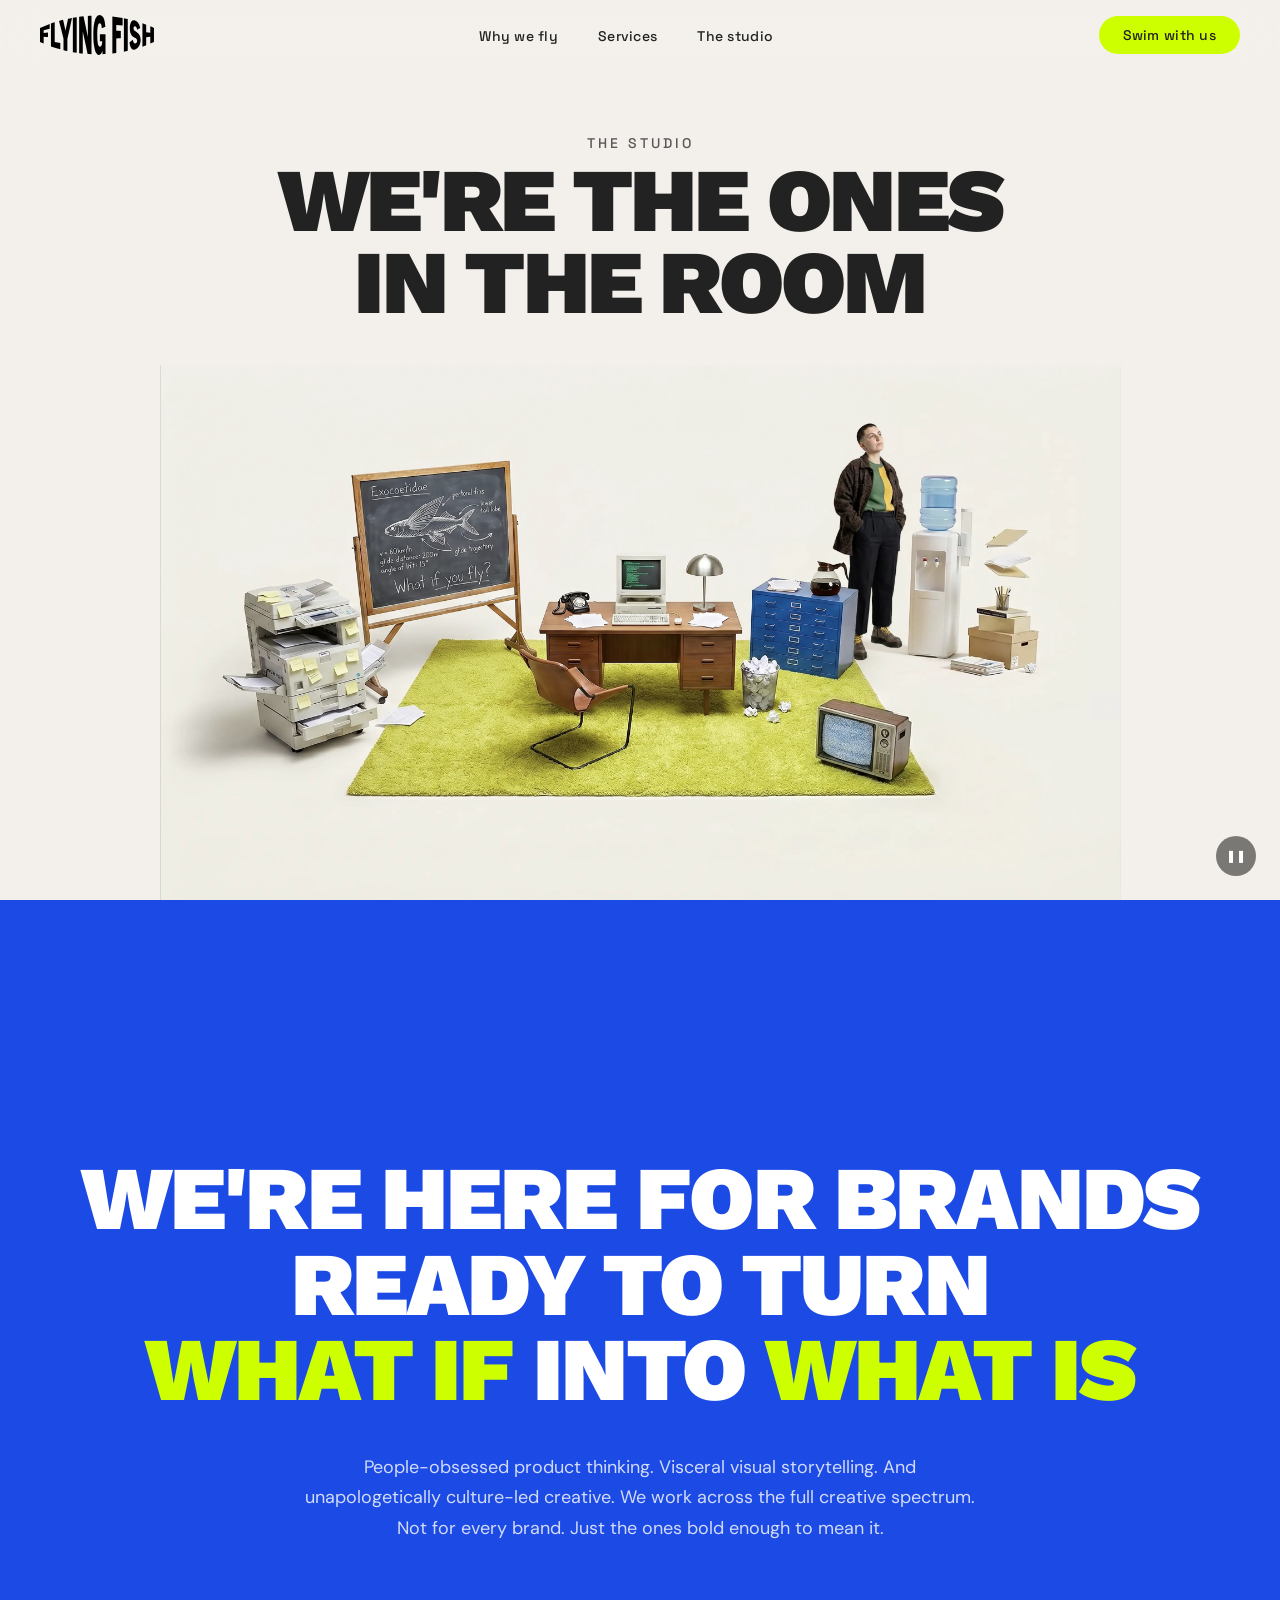
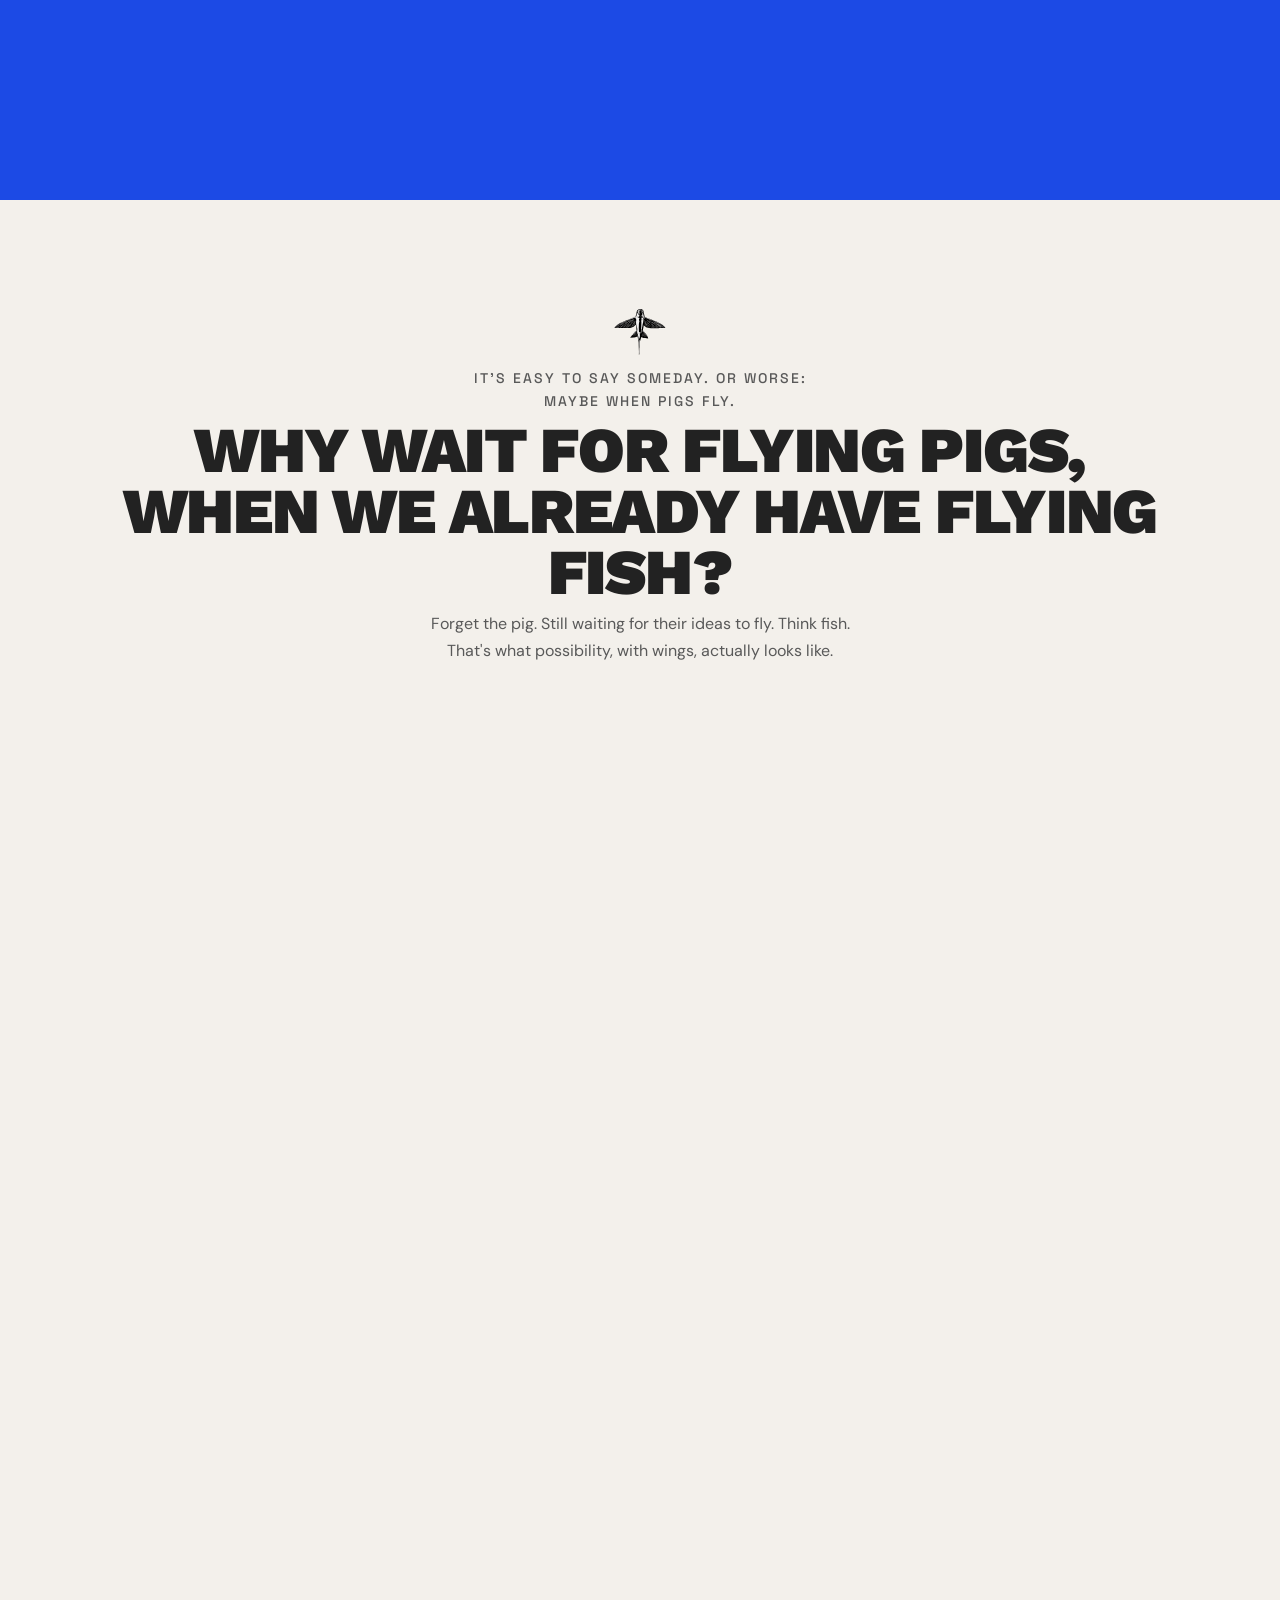
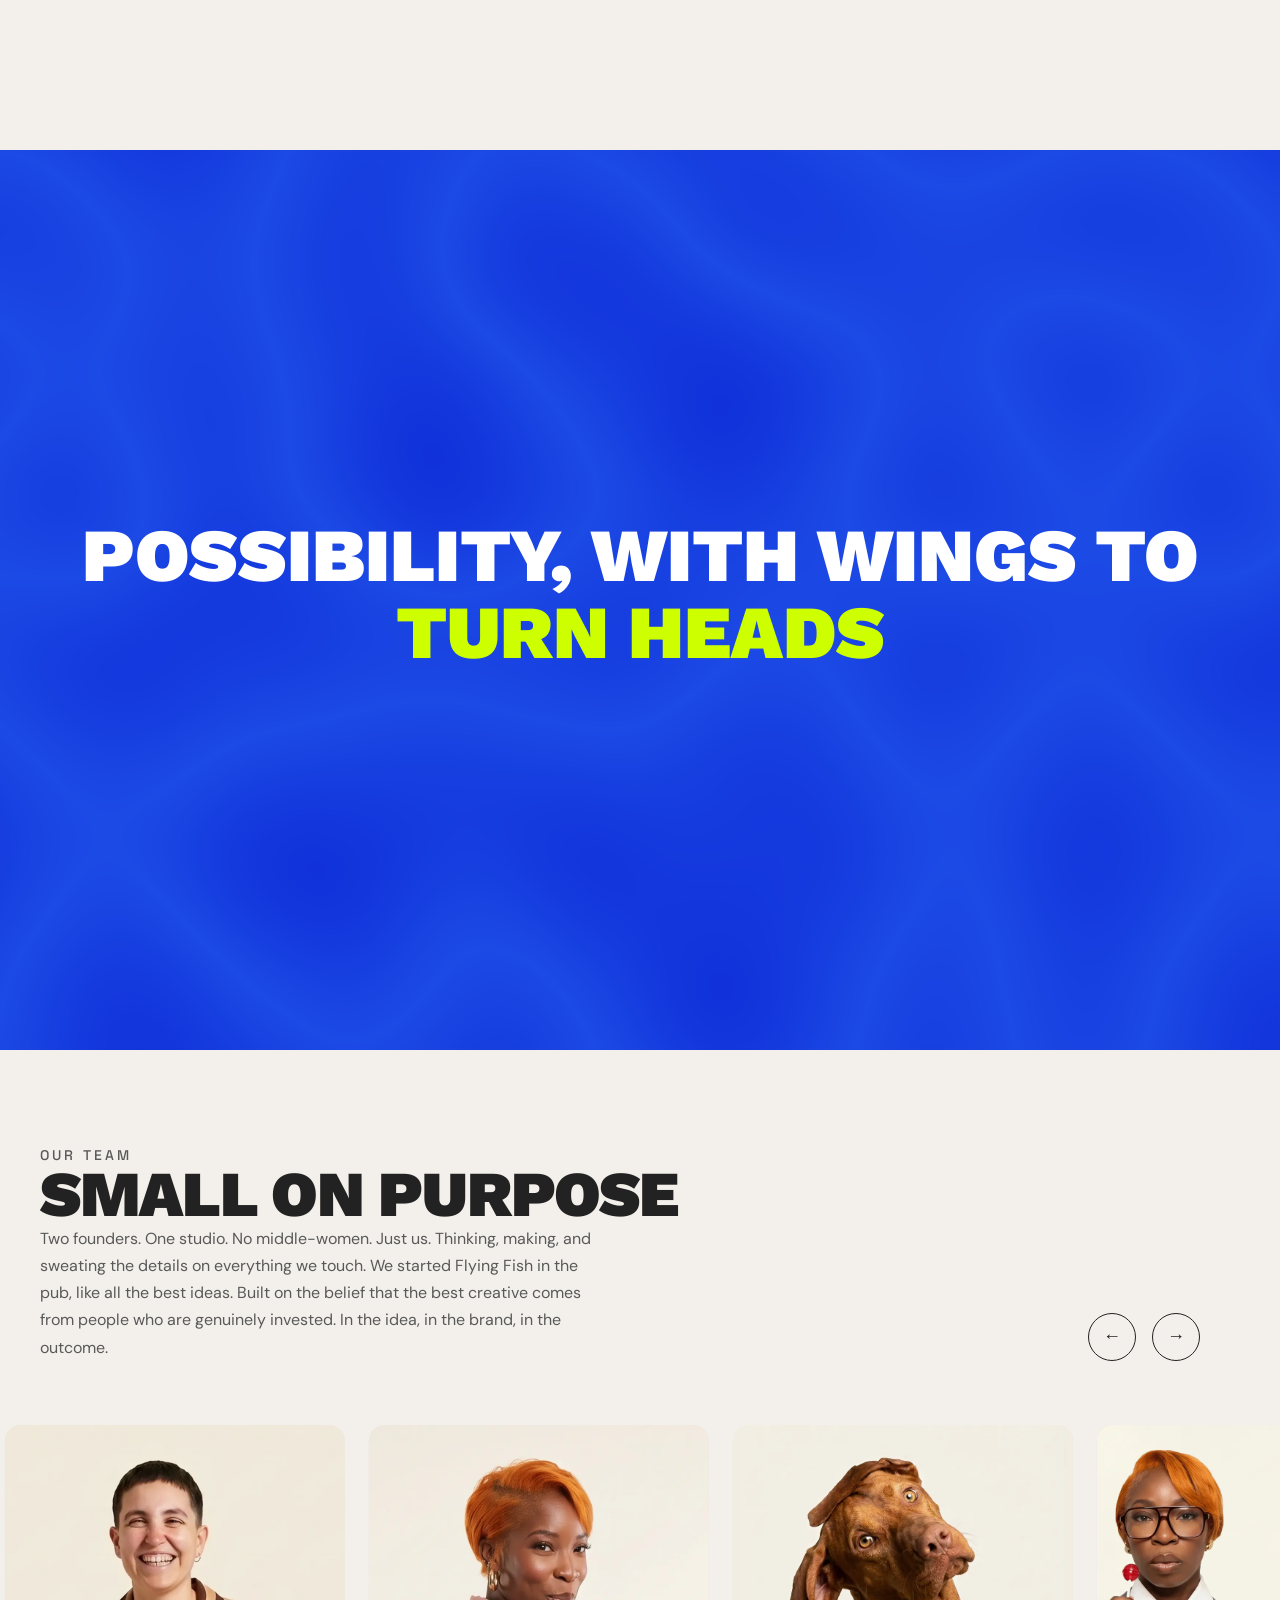
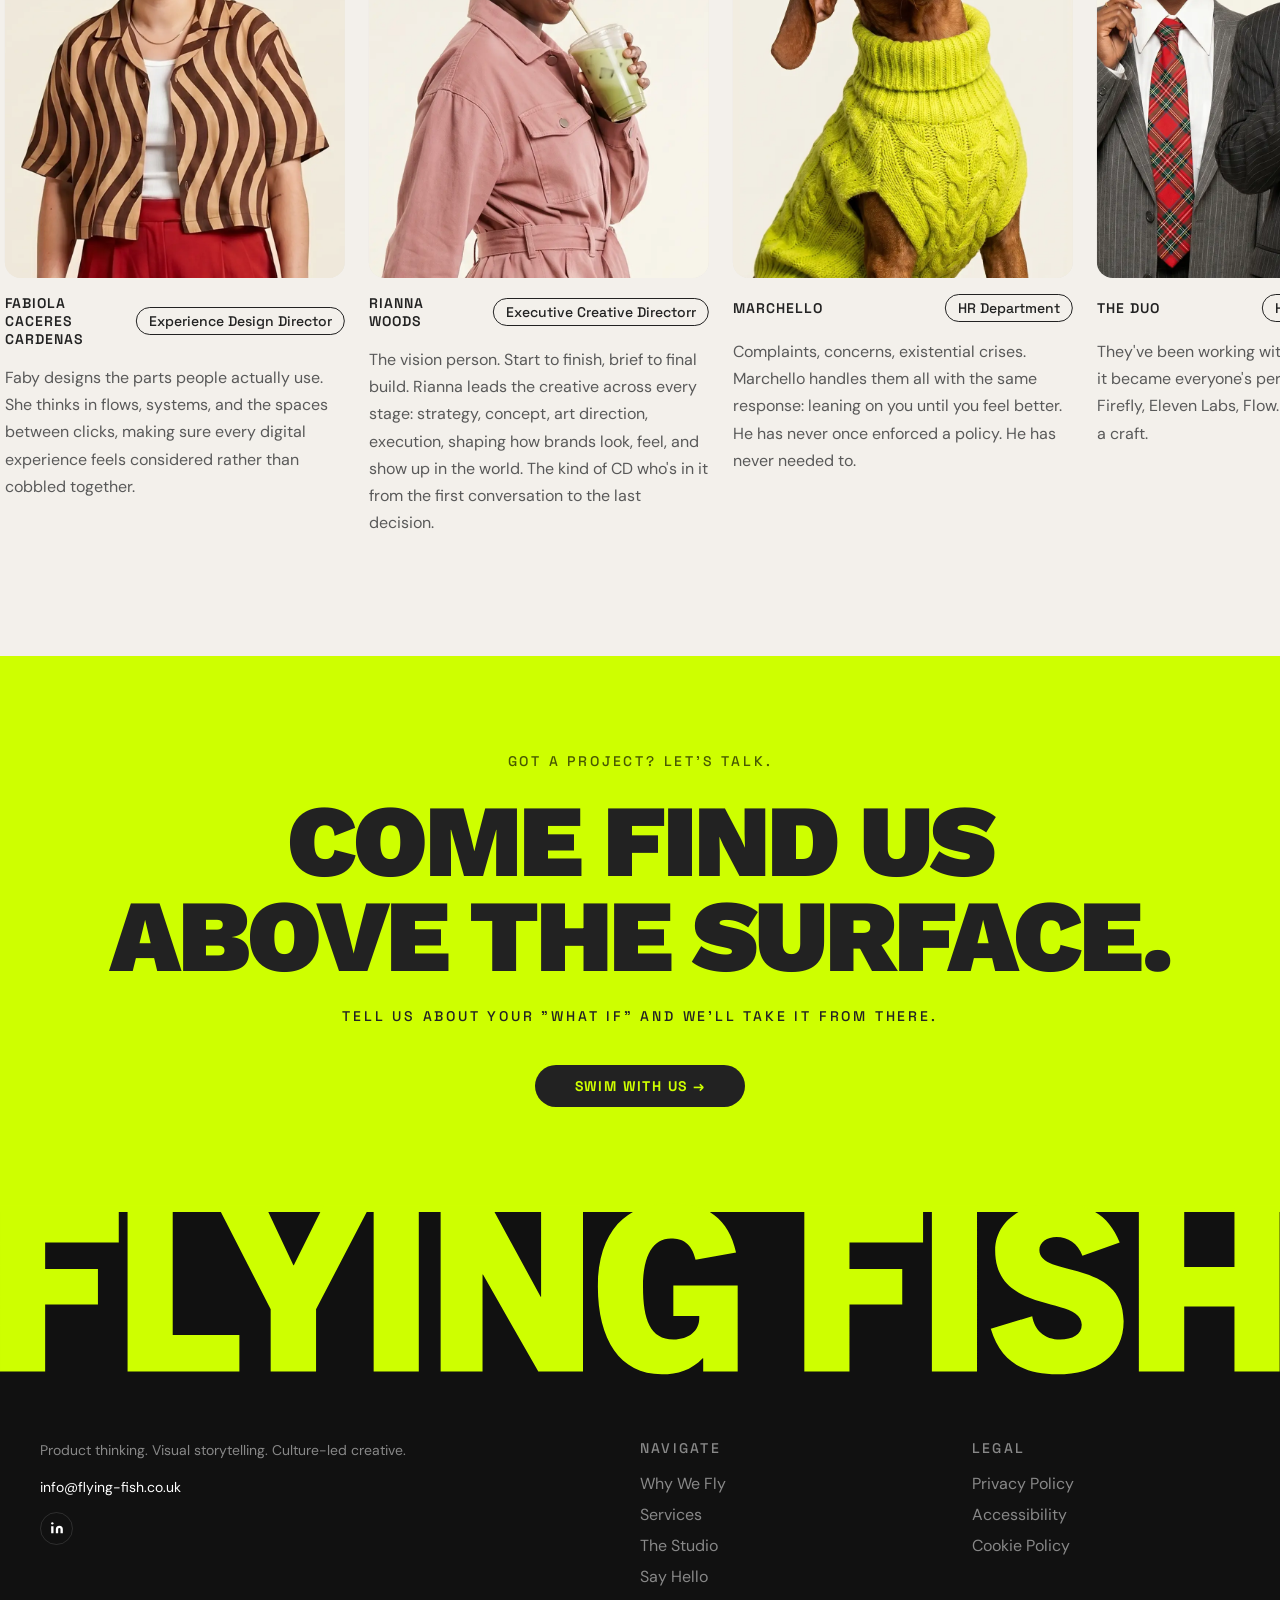
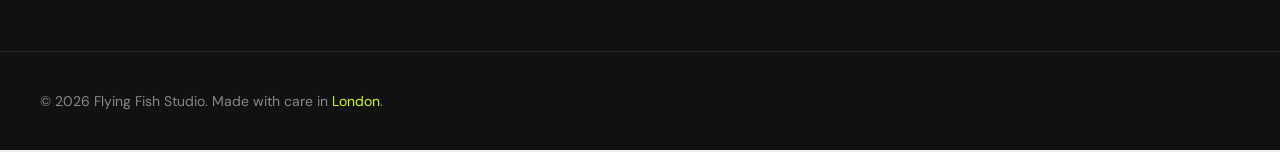
==== commit 03619964: "Lazy-load below-fold videos to reduce bandwidth Videos now only download when the user scrolls near " ====
--- a/studio.html
+++ b/studio.html
@@ -1199,7 +1199,7 @@
         <p class="studio-scroll-video__body">Forget the pig. Still waiting for their ideas to fly. Think fish.<br>That's what possibility, with wings, actually looks like.</p>
       </div>
       <div class="studio-scroll-video__frame" id="scroll-video-frame">
-        <video class="studio-scroll-video__video" id="scroll-video" muted playsinline preload="auto">
+        <video class="studio-scroll-video__video" id="scroll-video" muted playsinline preload="none">
           <source src="images/BrandVideo-cut.mp4" type="video/mp4">
         </video>
       </div>
@@ -2032,5 +2032,25 @@
   </script>
 
   <script src="https://player.vimeo.com/api/player.js"></script>
+
+  <!-- Lazy-load below-fold video -->
+  <script>
+  (function lazyScrollVideo() {
+    var scrollVid = document.getElementById('scroll-video');
+    if (!scrollVid) return;
+    var loaded = false;
+    var observer = new IntersectionObserver(function(entries) {
+      entries.forEach(function(entry) {
+        if (entry.isIntersecting && !loaded) {
+          loaded = true;
+          scrollVid.preload = 'auto';
+          scrollVid.load();
+          observer.disconnect();
+        }
+      });
+    }, { rootMargin: '400px' });
+    observer.observe(scrollVid);
+  })();
+  </script>
 </body>
 </html>
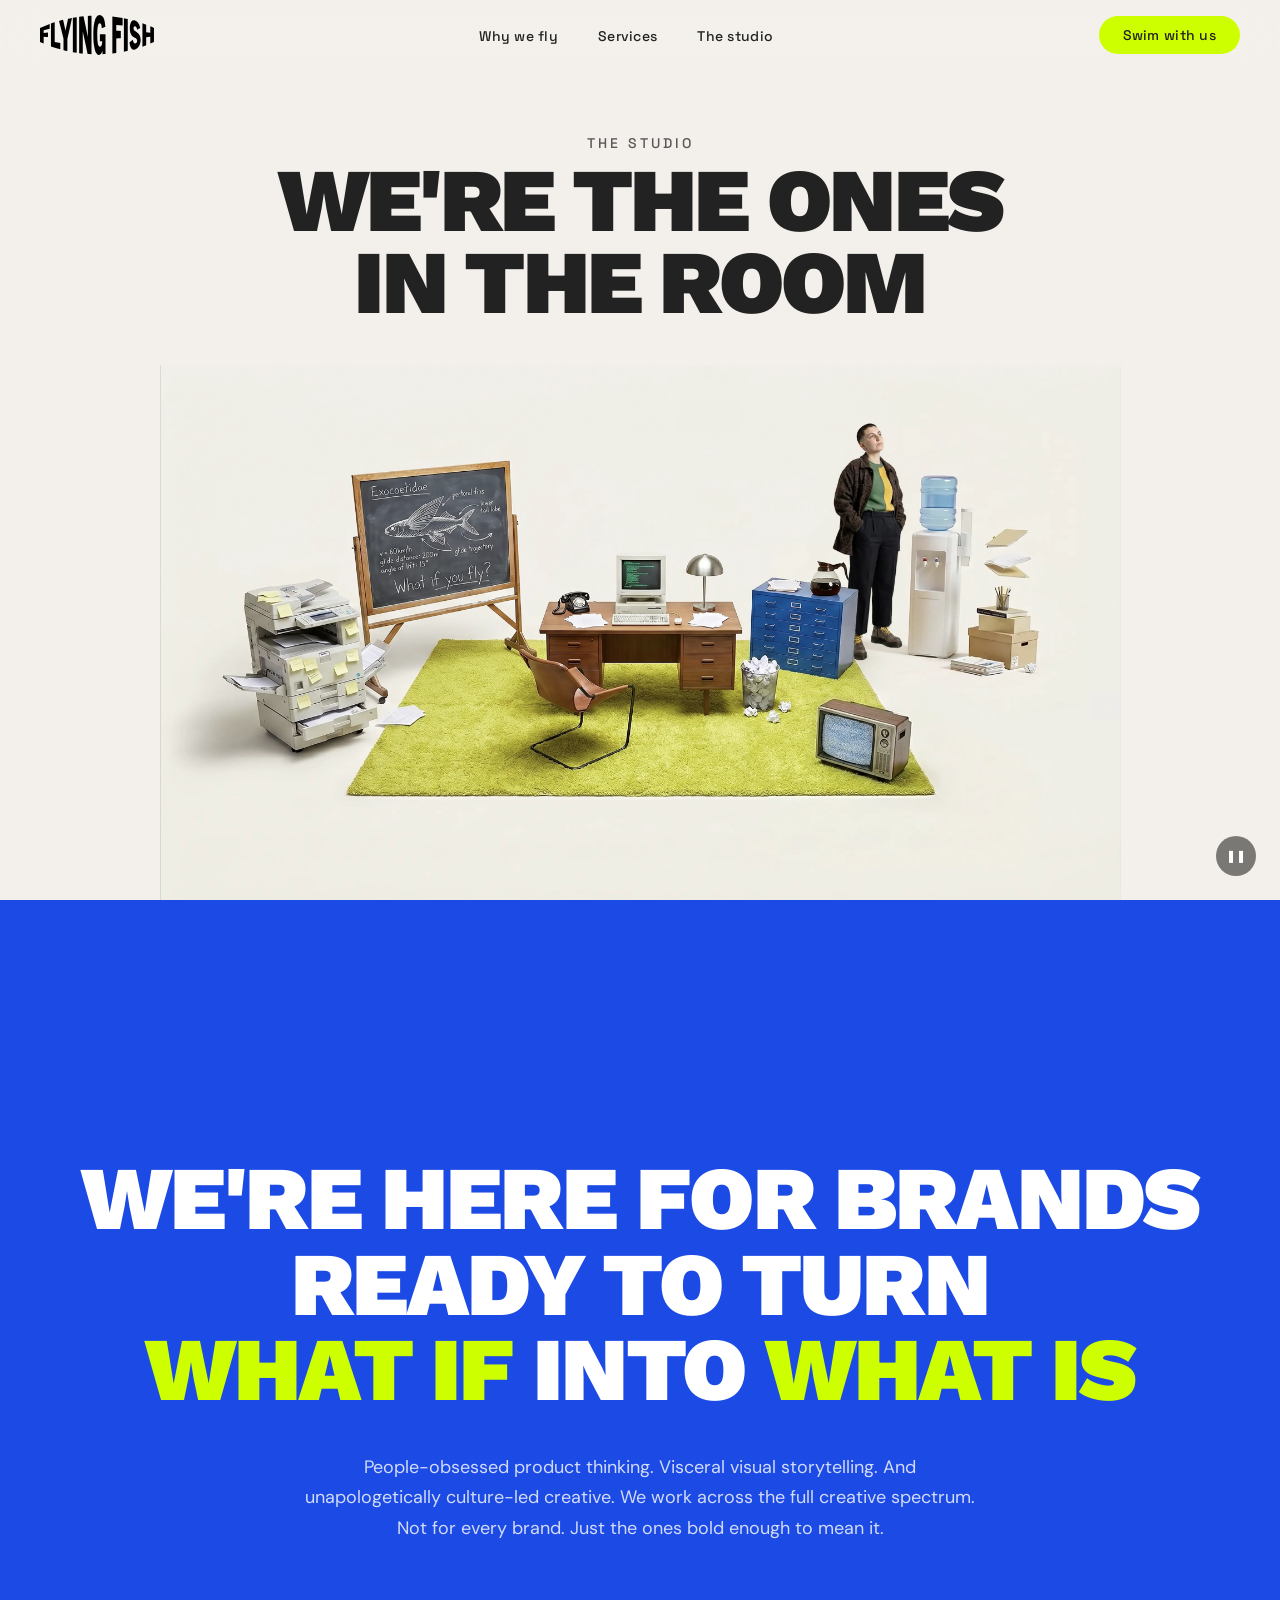
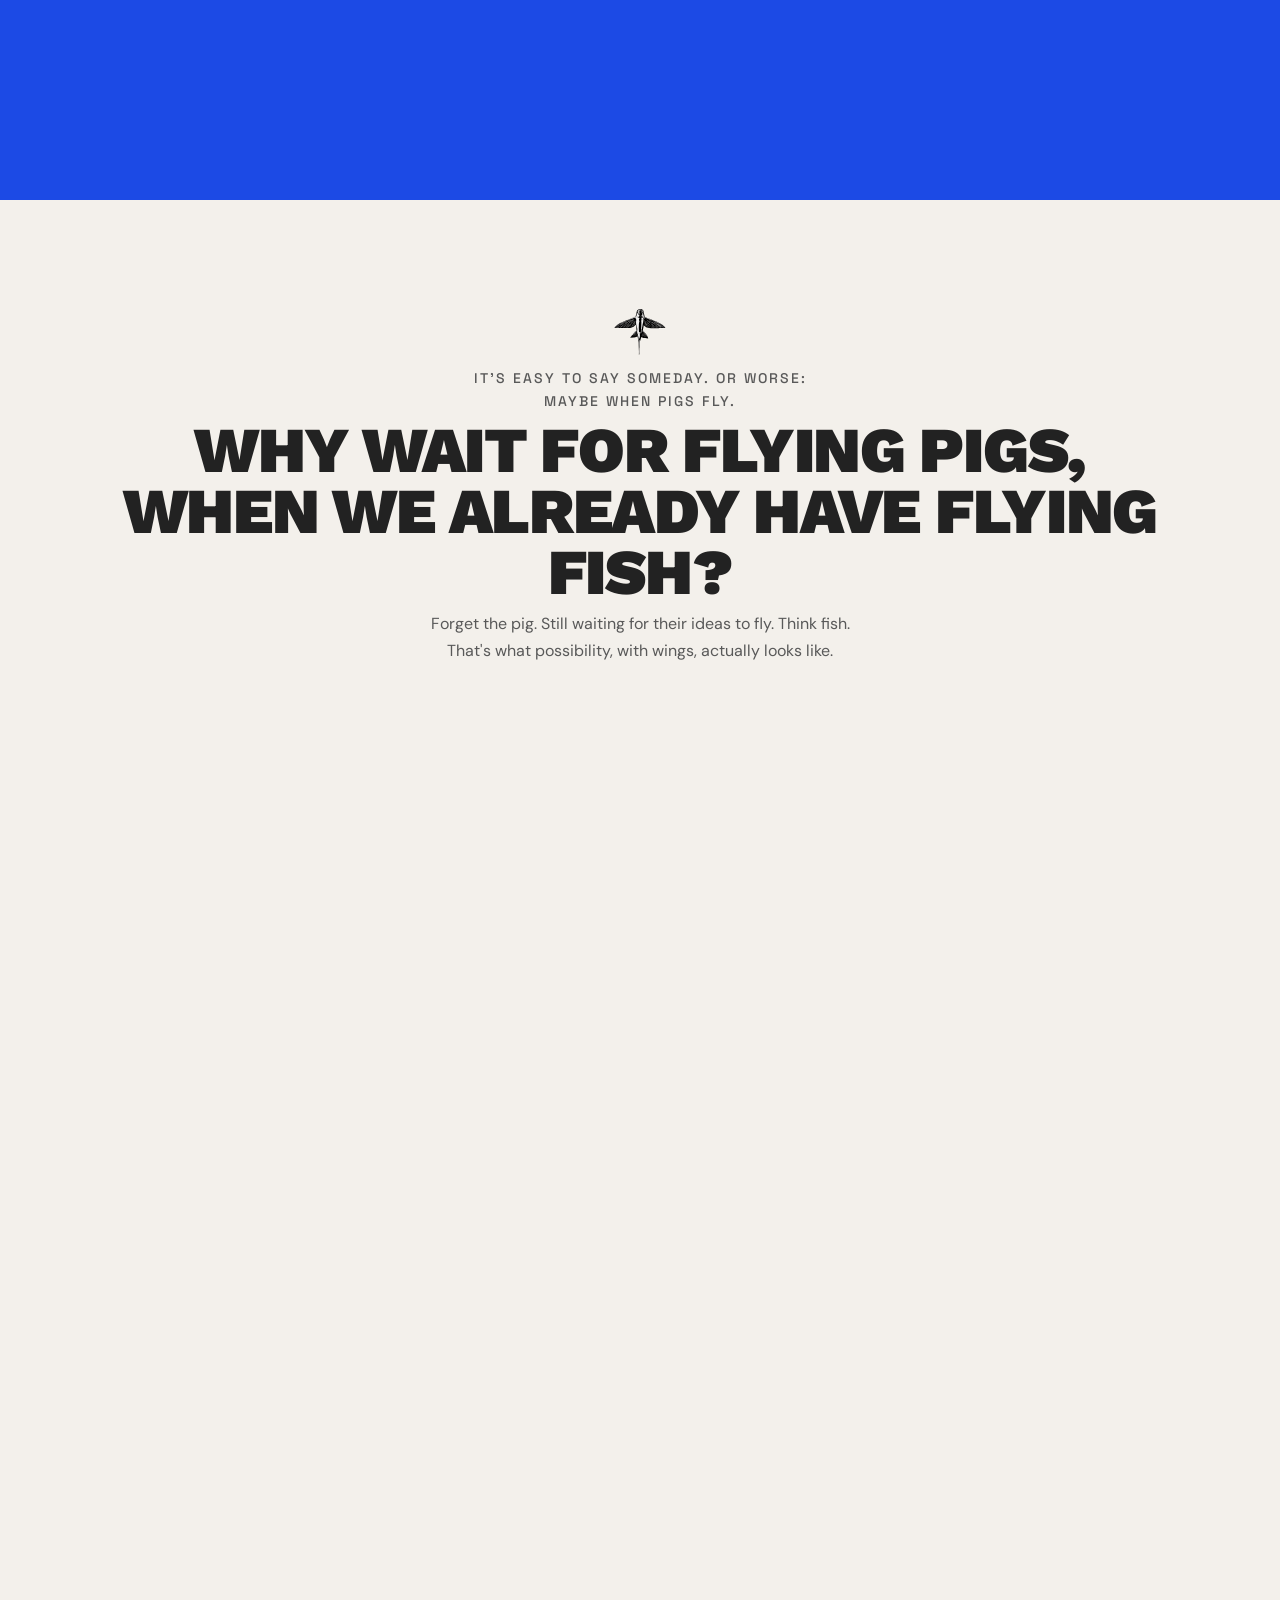
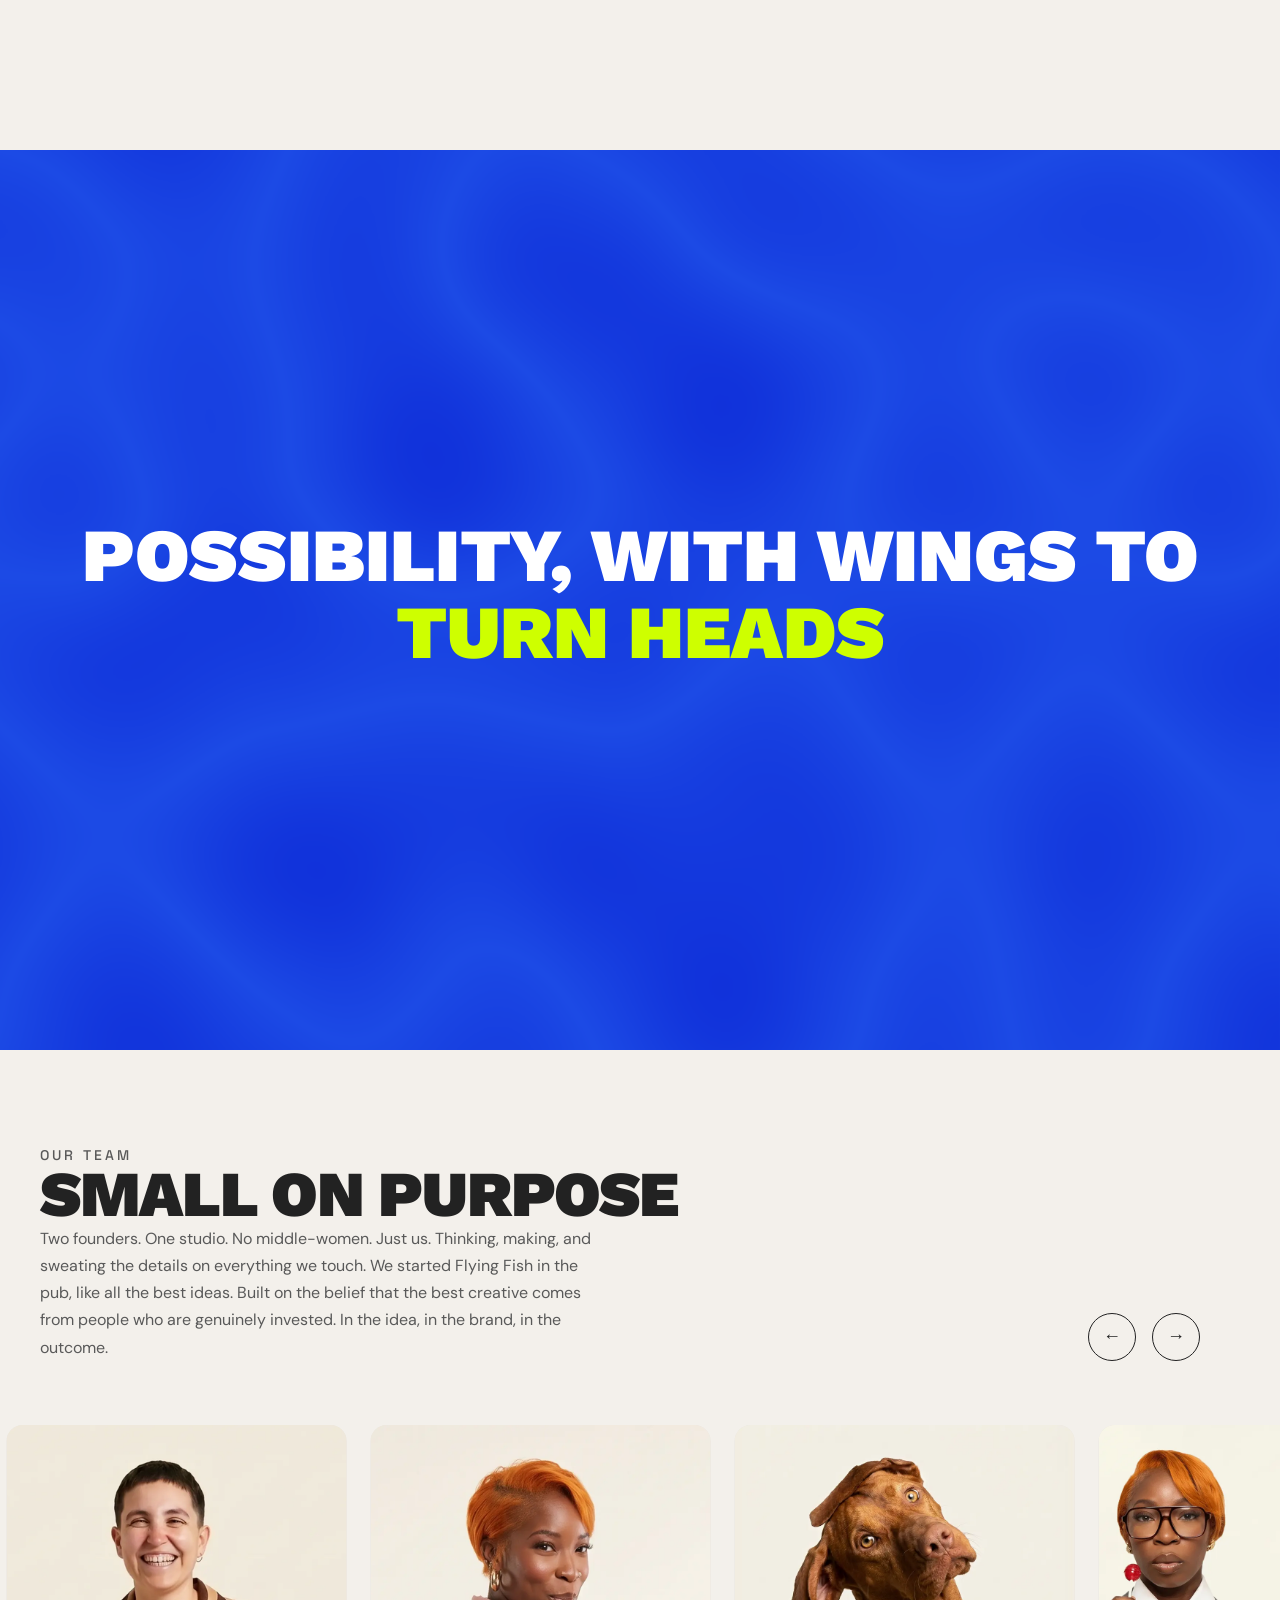
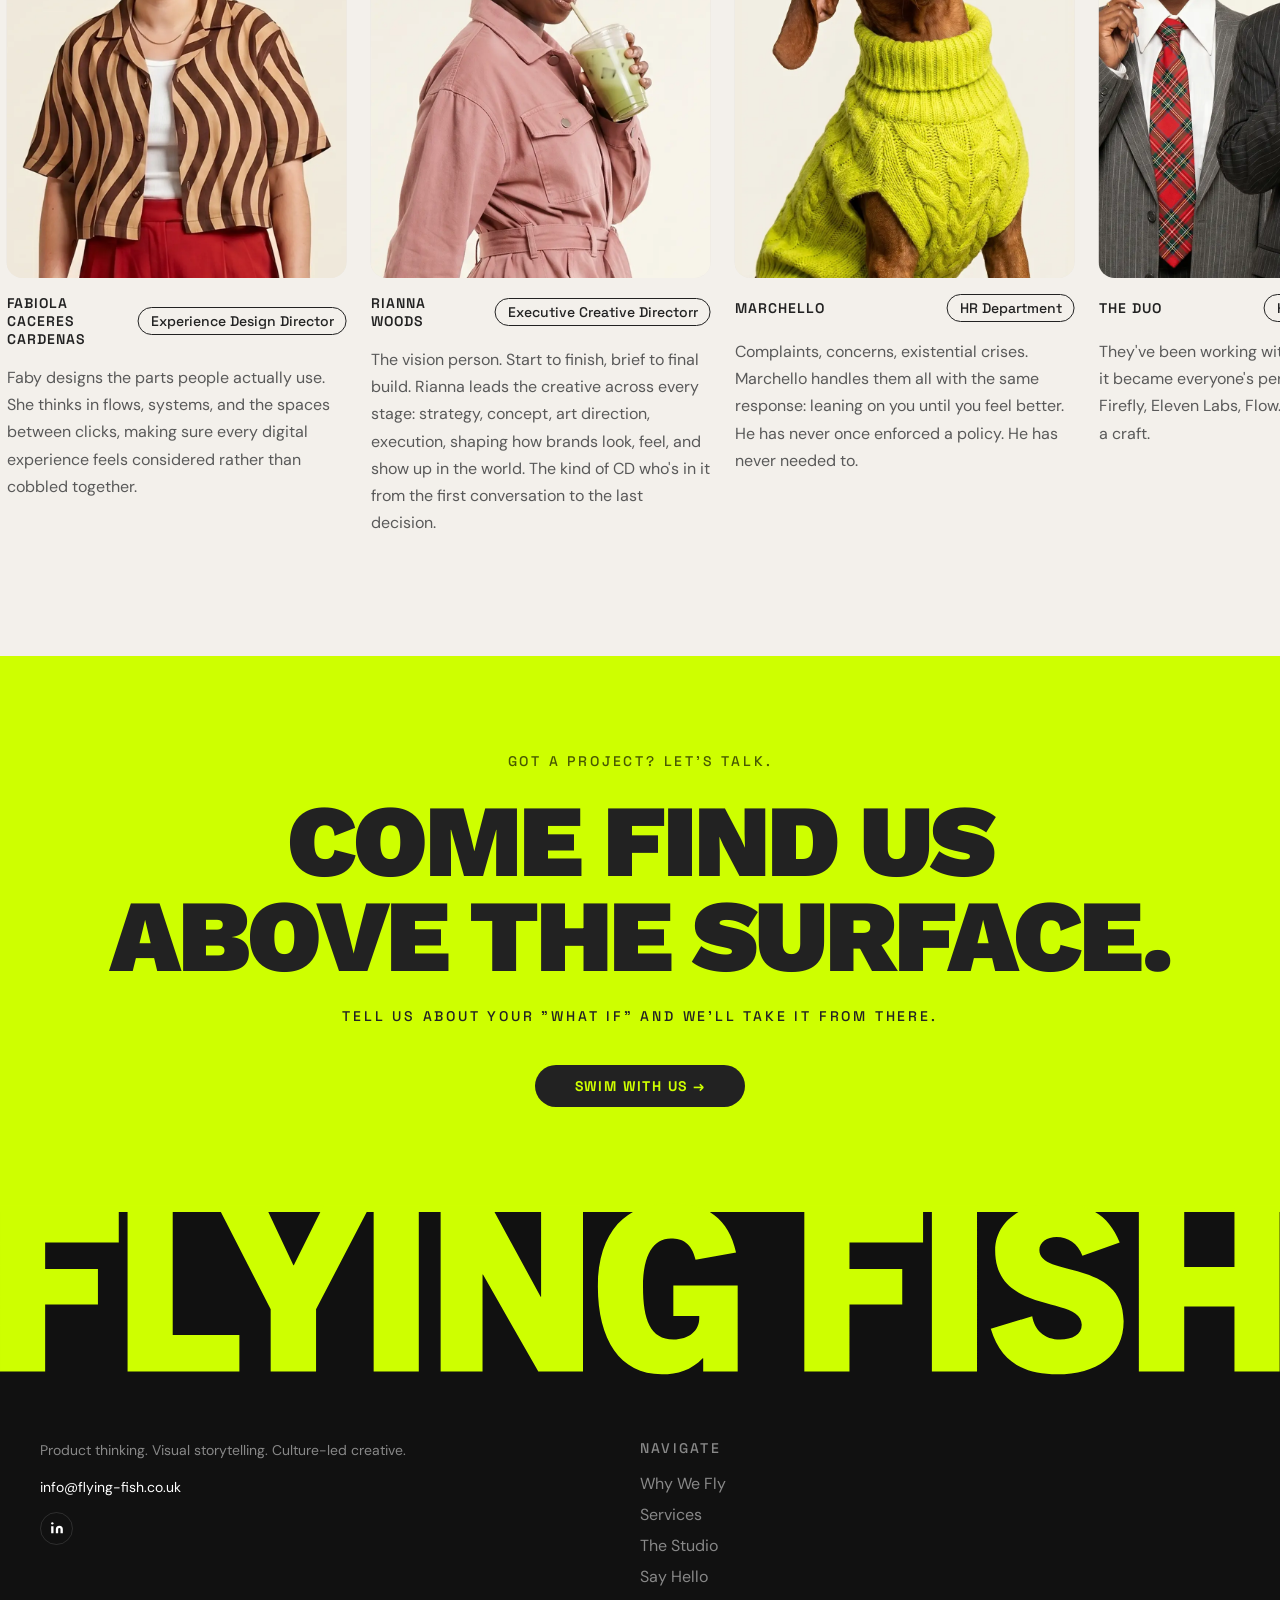
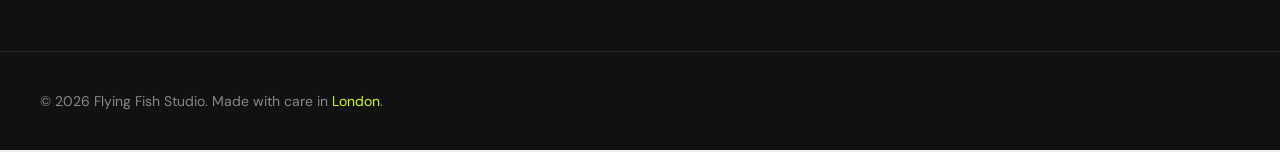
==== commit 7cc75ee6: "Fix services text opacity, hide legal footer section Services label and discipline text now full whi" ====
--- a/studio.html
+++ b/studio.html
@@ -1381,7 +1381,7 @@
           <li><a href="#contact">Say Hello</a></li>
         </ul>
       </div>
-      <div class="footer__col footer__col--legal">
+      <div class="footer__col footer__col--legal" style="display:none;">
         <p class="footer__col-heading">Legal</p>
         <ul class="footer__links">
           <li><a href="#">Privacy Policy</a></li>
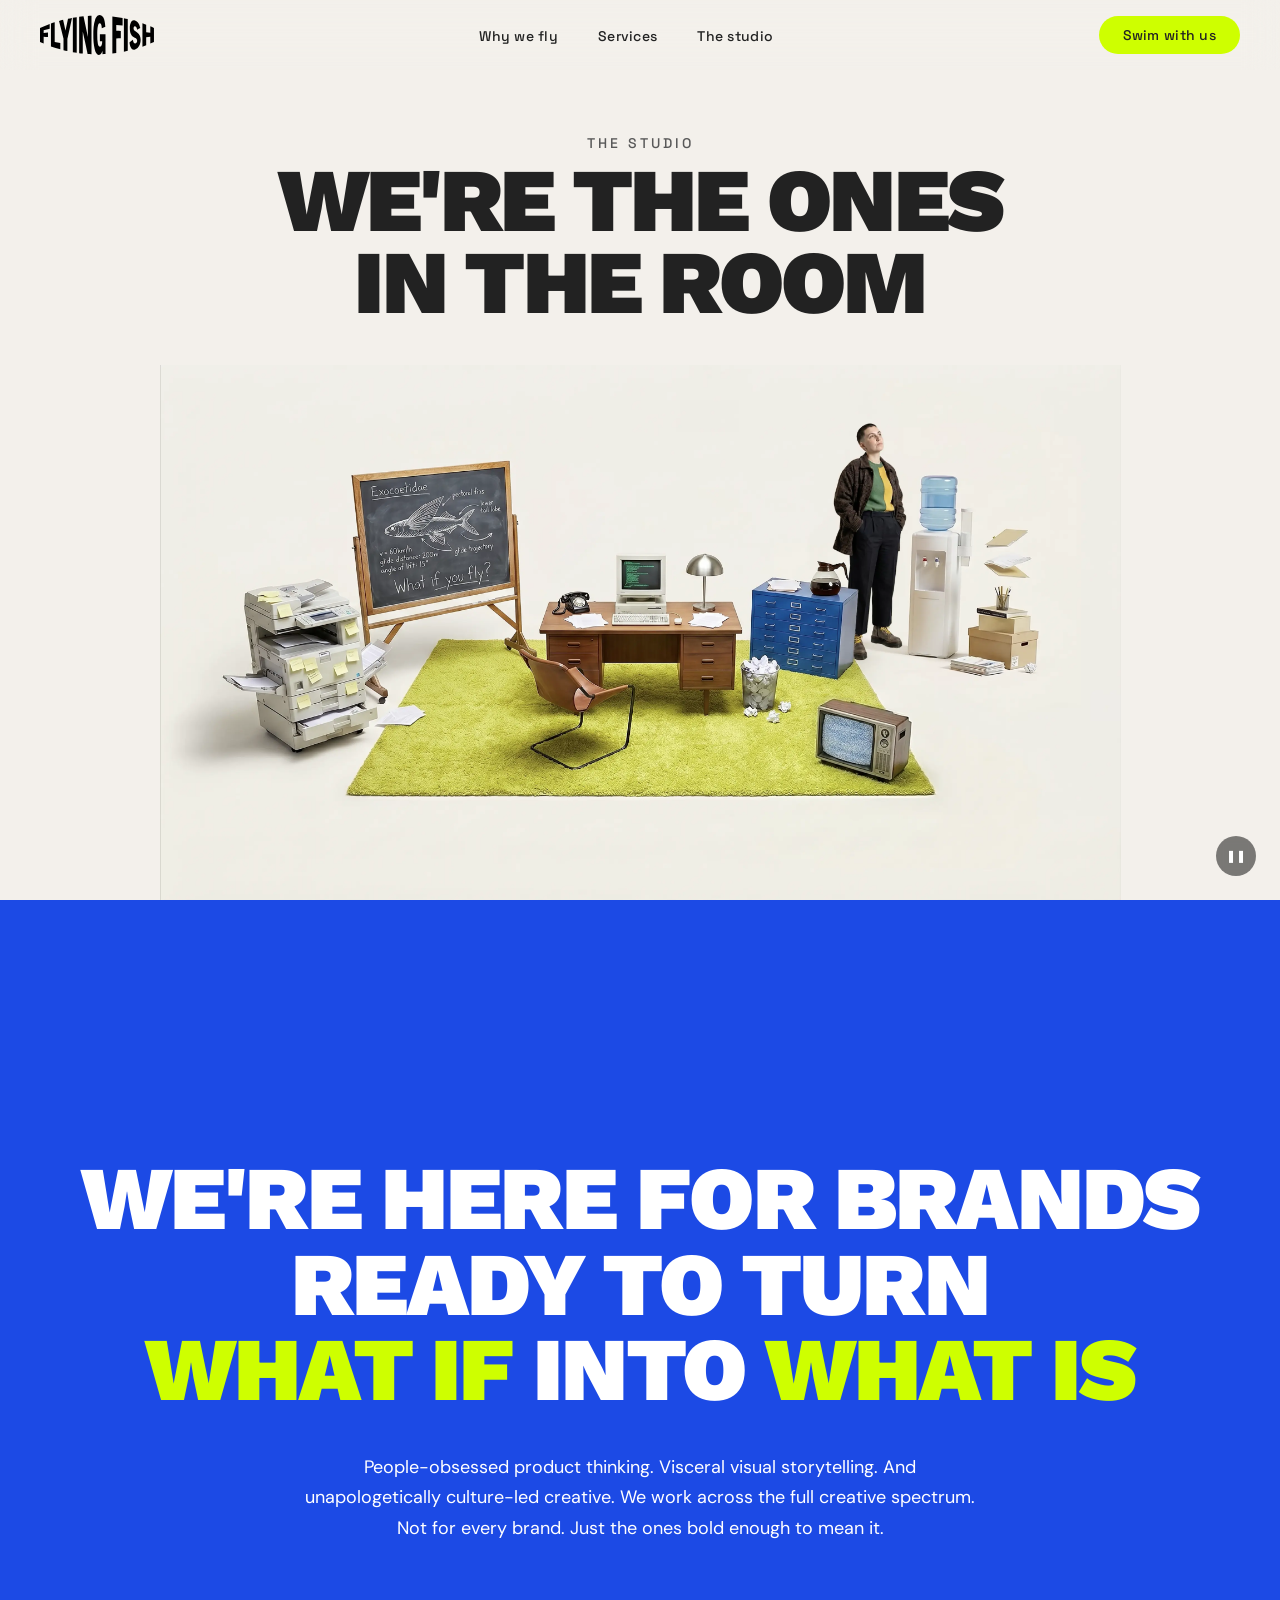
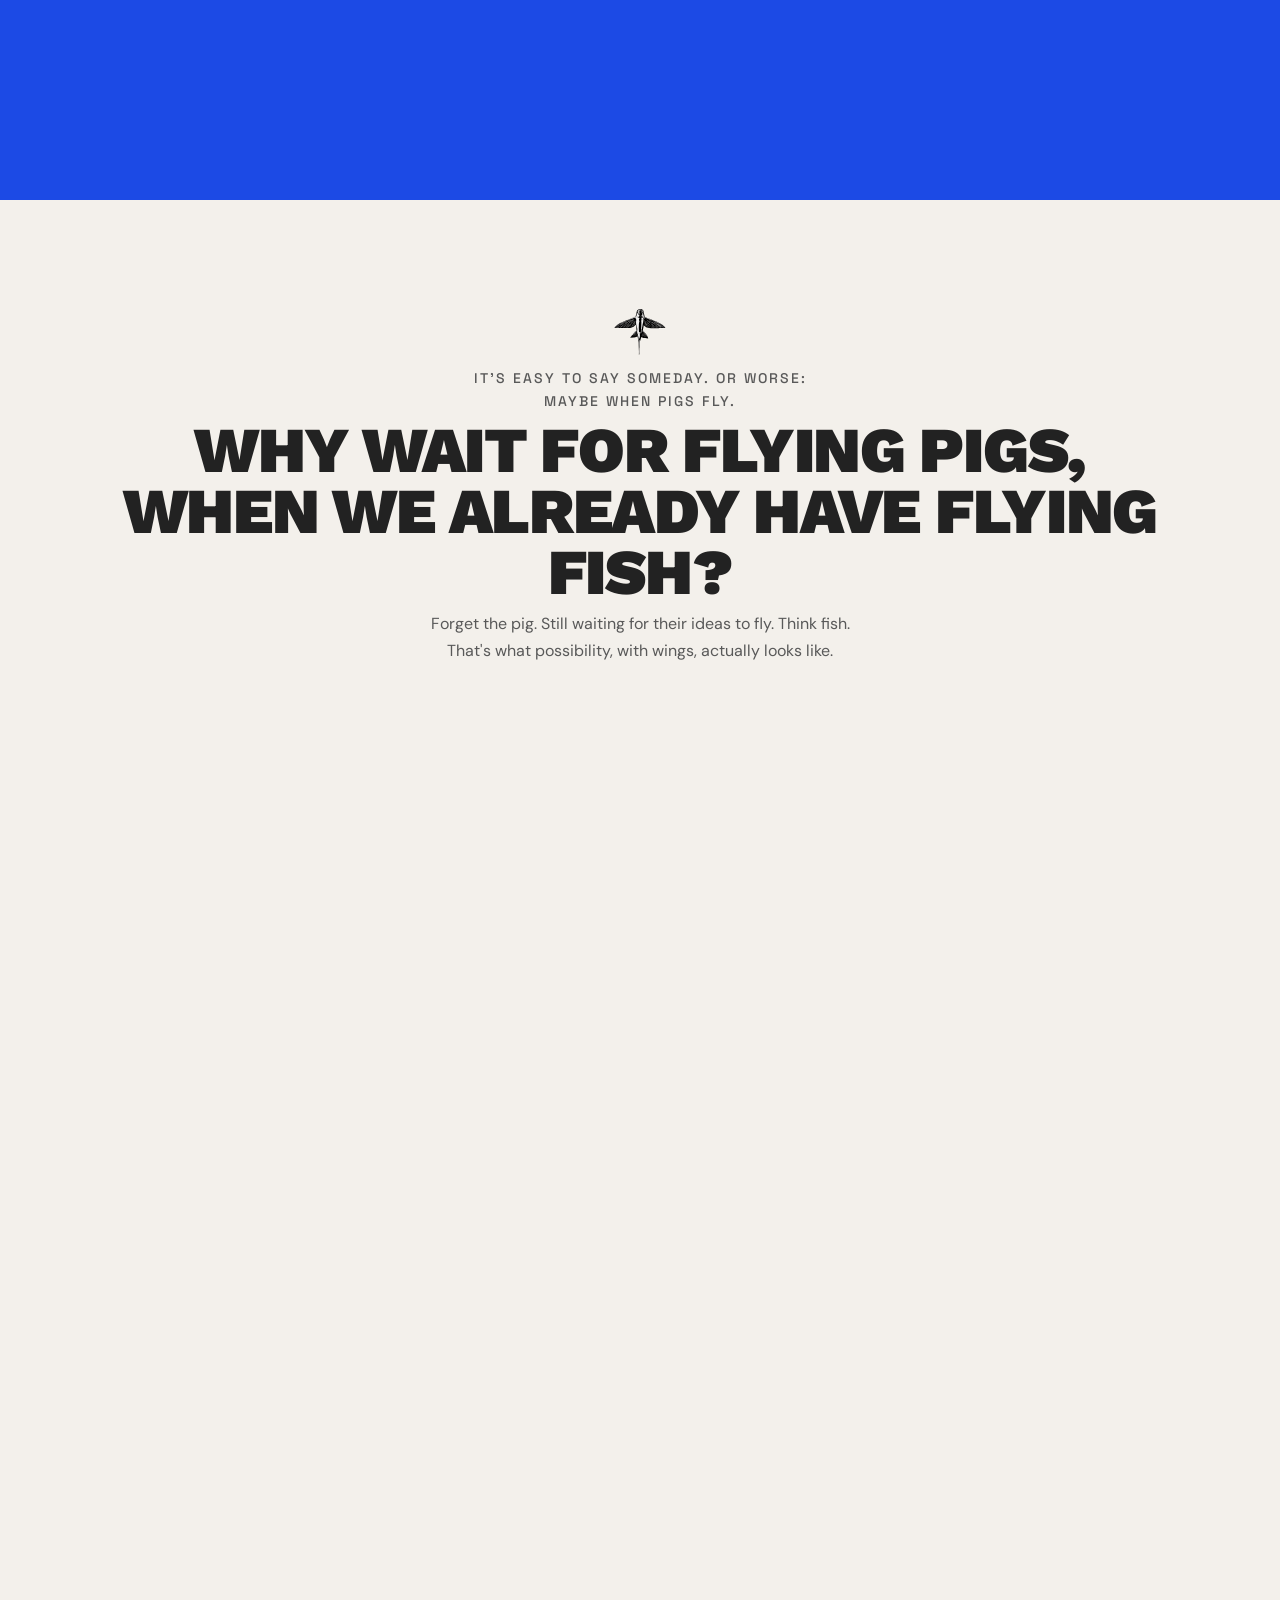
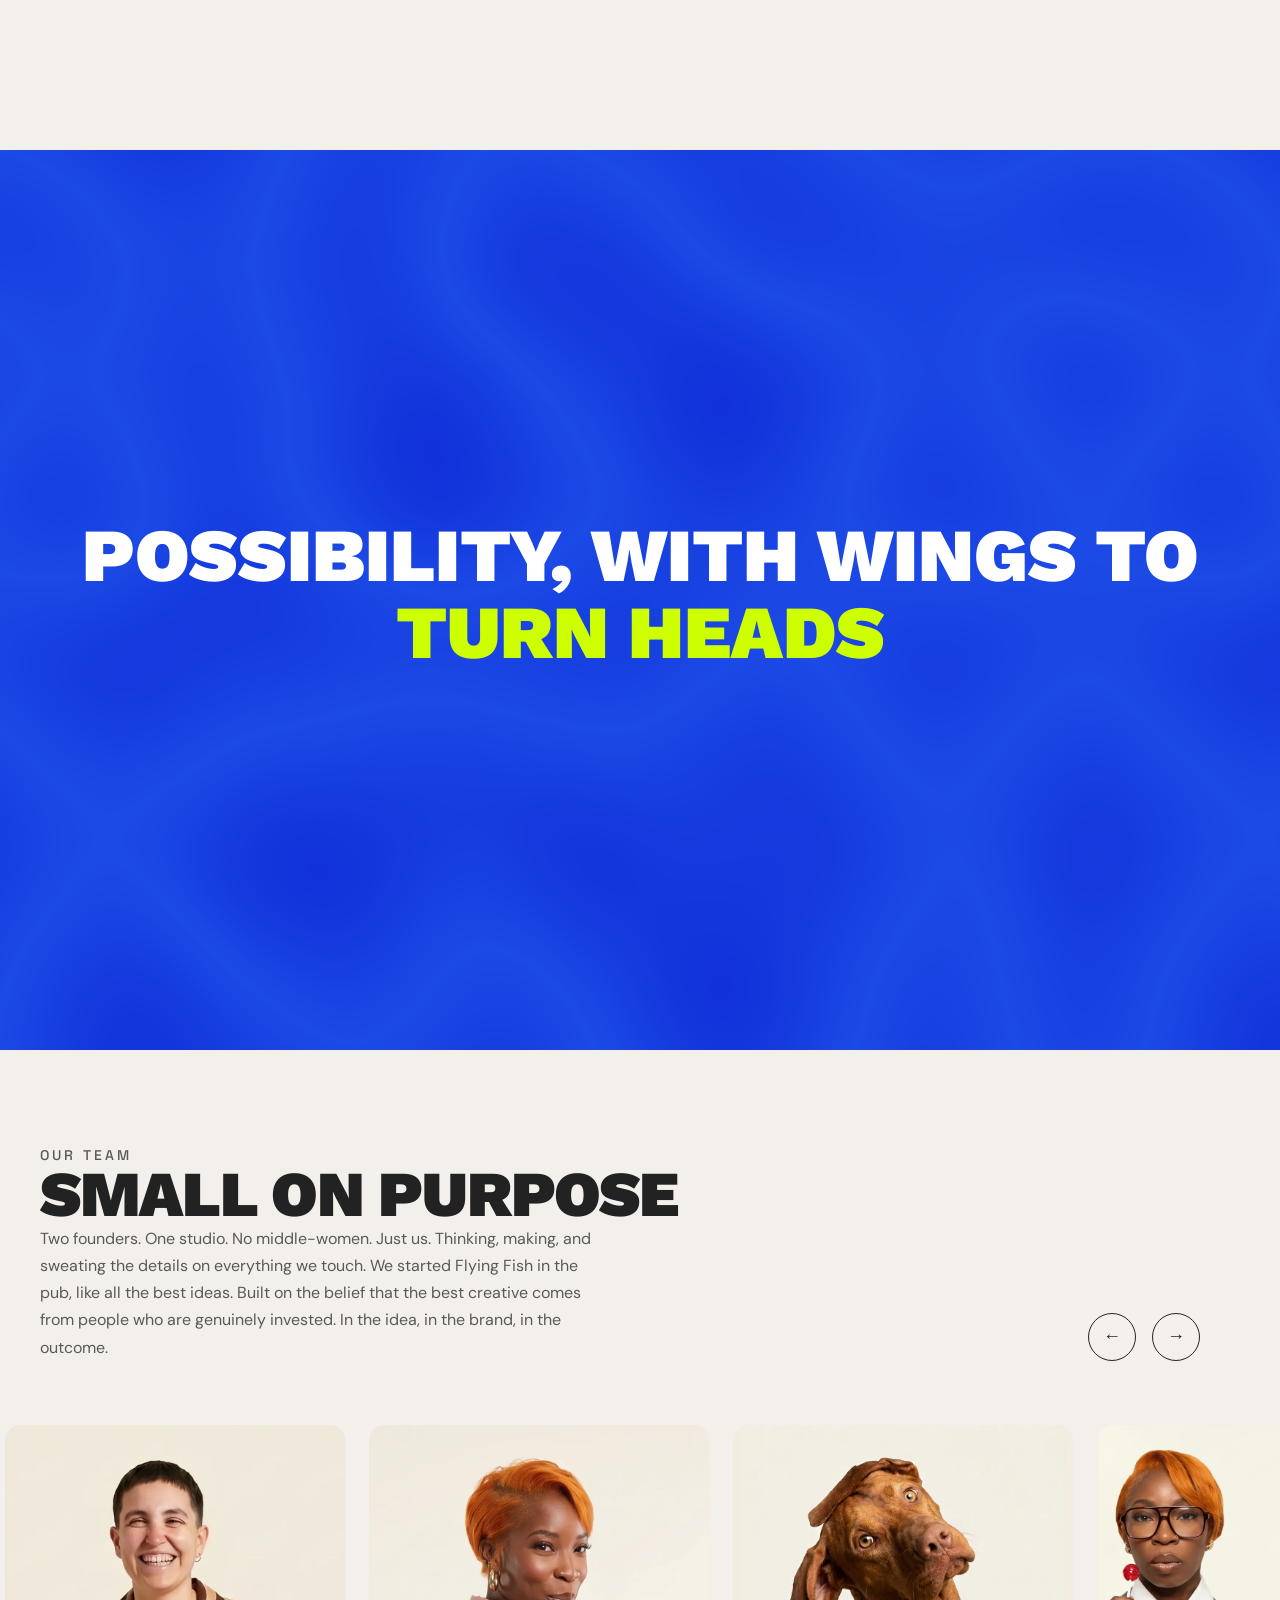
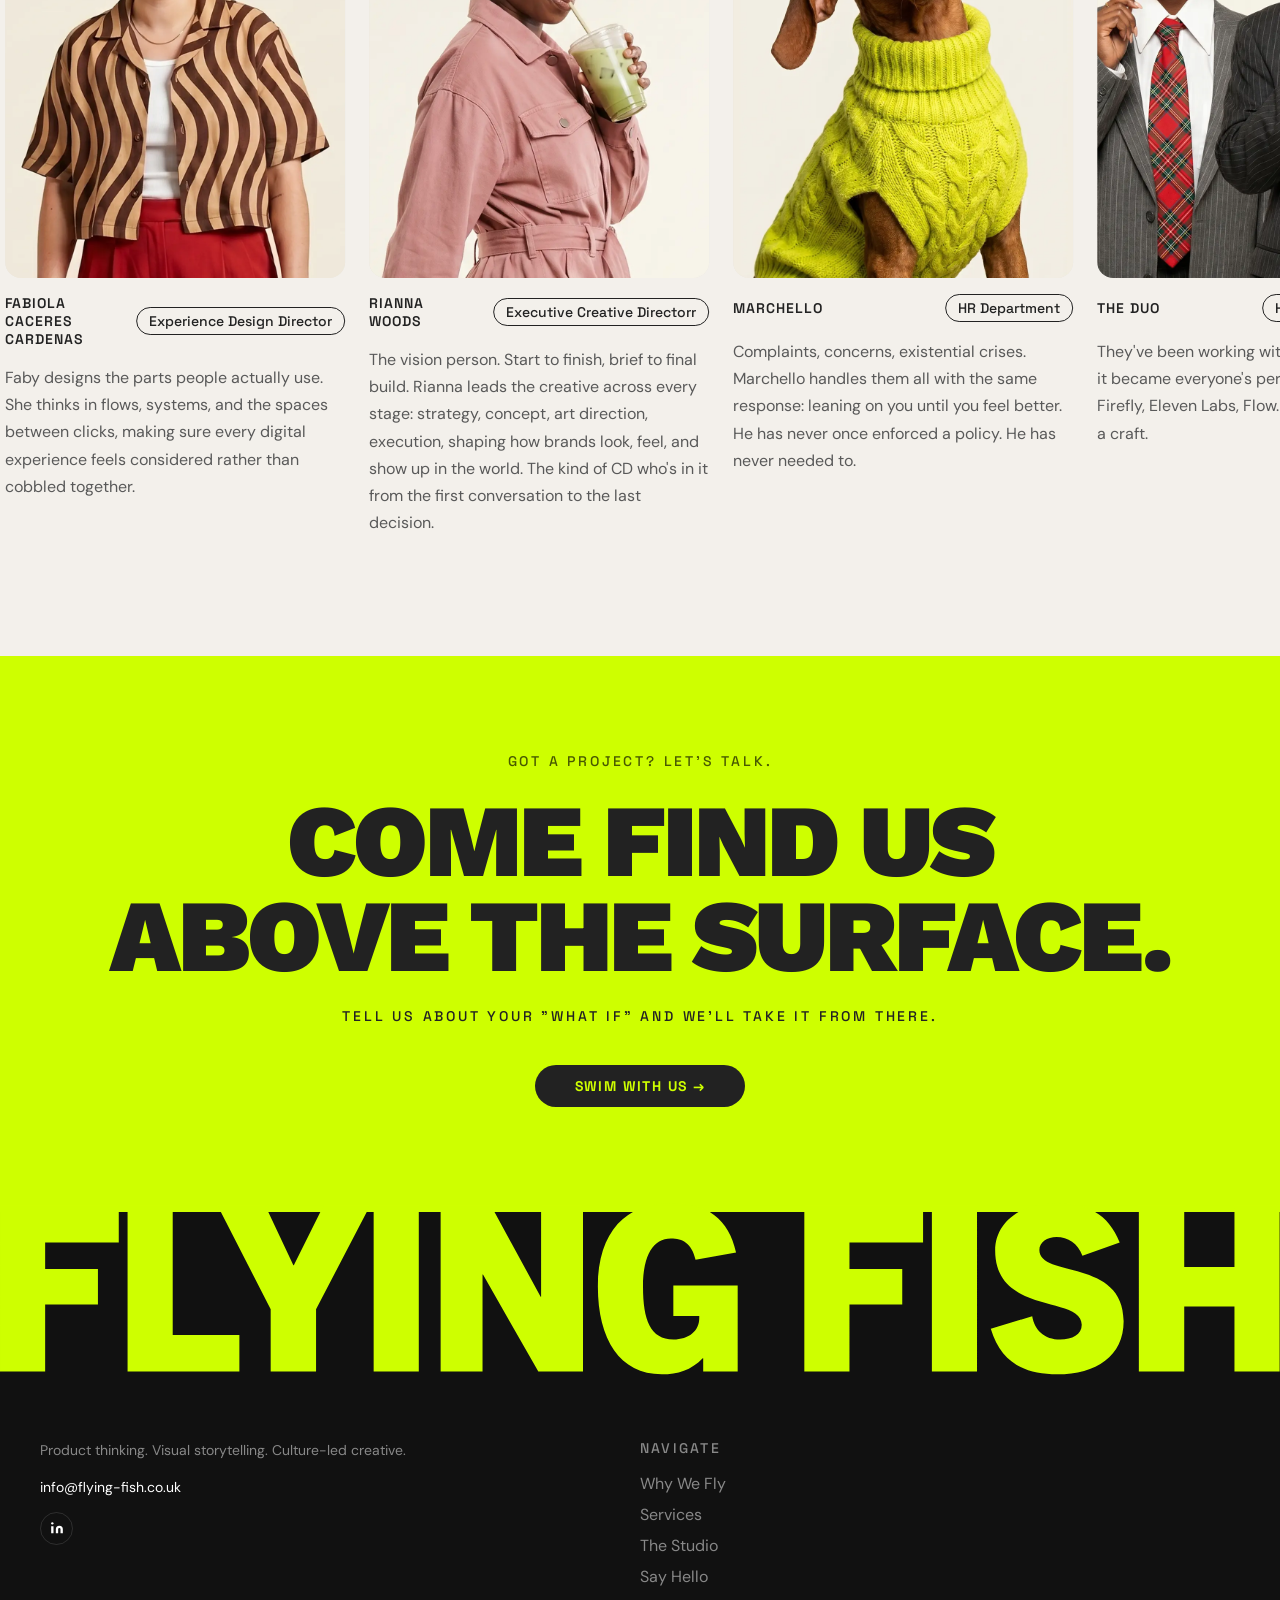
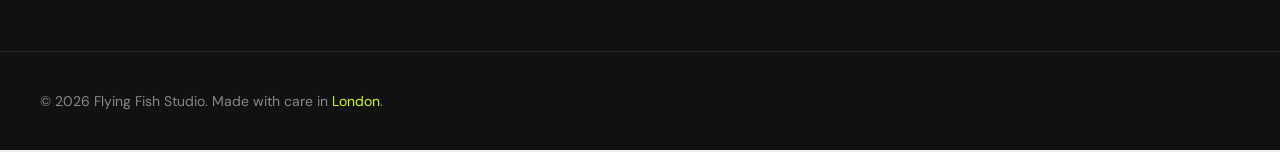
==== commit 947fb849: "Fix studio why-section body text opacity to full white Co-Authored-By: Claude Opus 4.6 <noreply@anth" ====
--- a/studio.html
+++ b/studio.html
@@ -303,7 +303,7 @@
       font-size: var(--text-md);
       font-weight: 400;
       line-height: 1.7;
-      color: rgba(255,255,255,0.8);
+      color: rgba(255,255,255,1);
       max-width: 680px;
     }
 
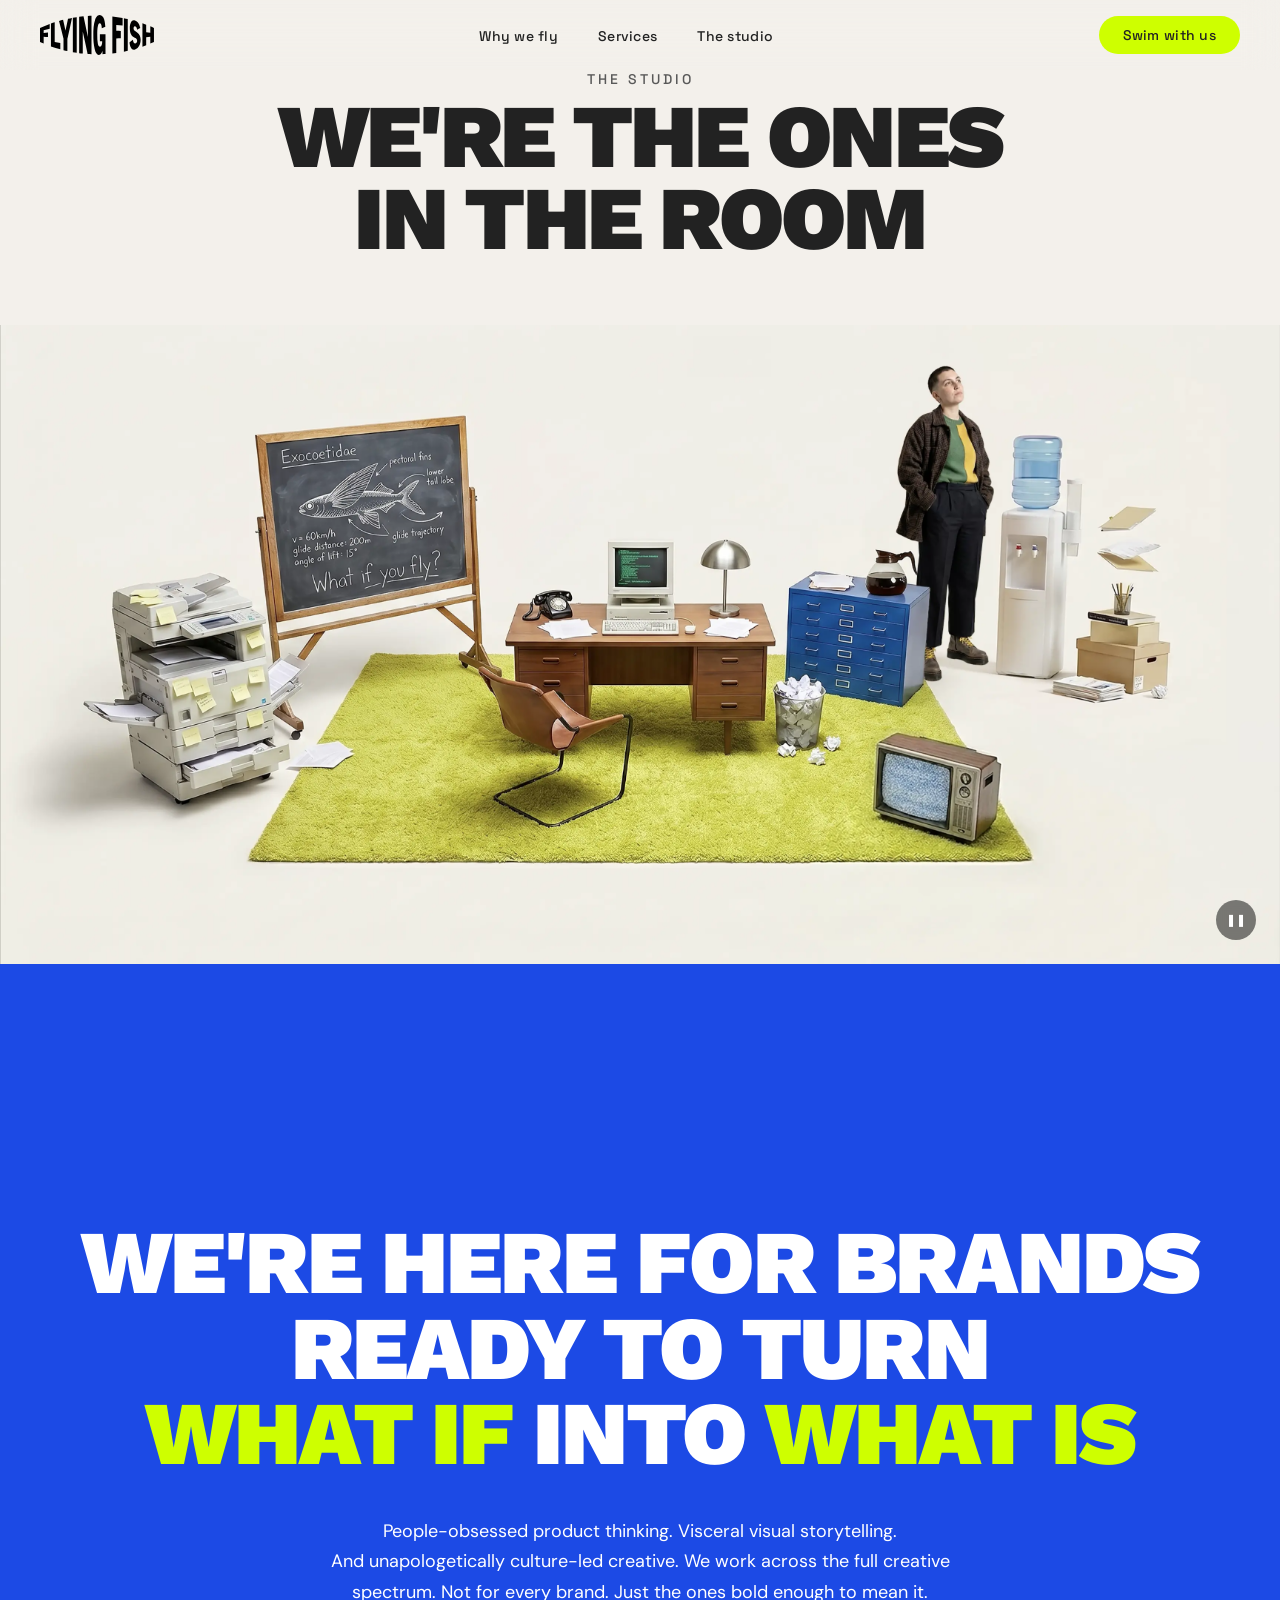
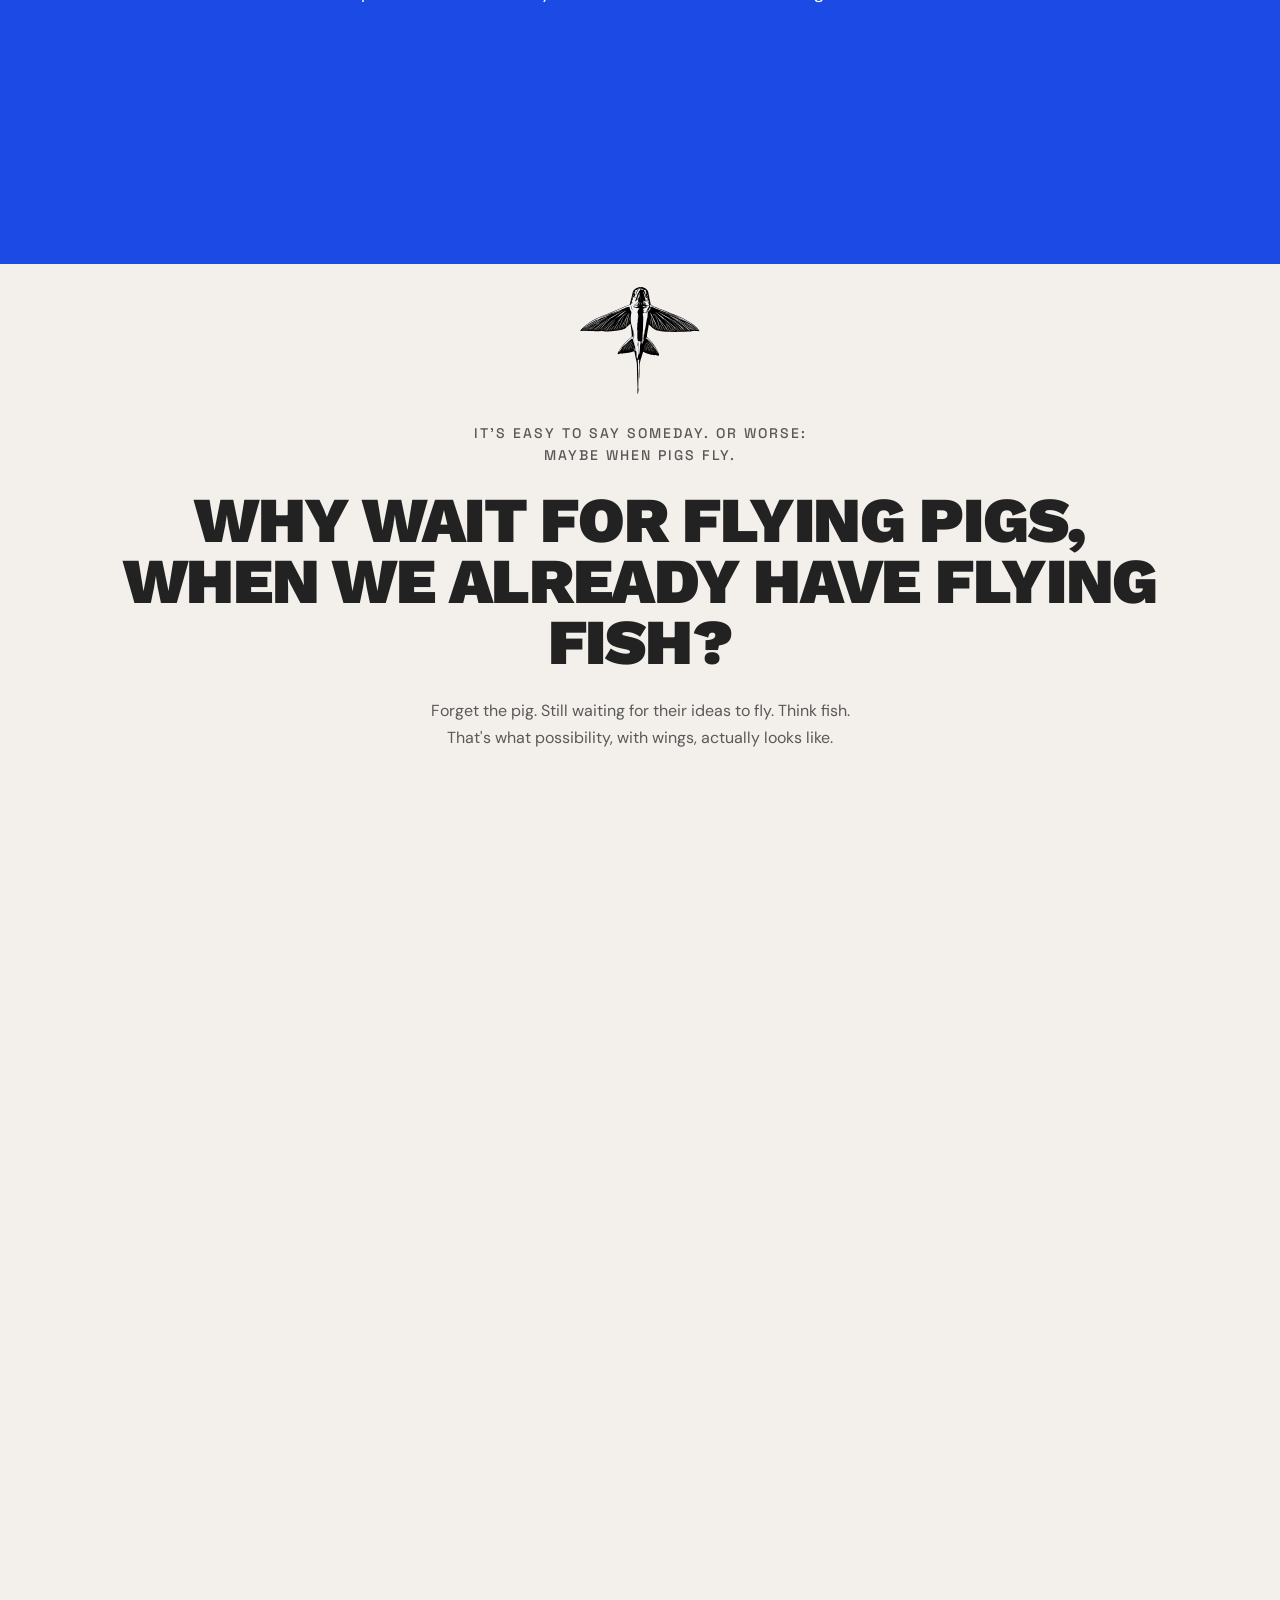
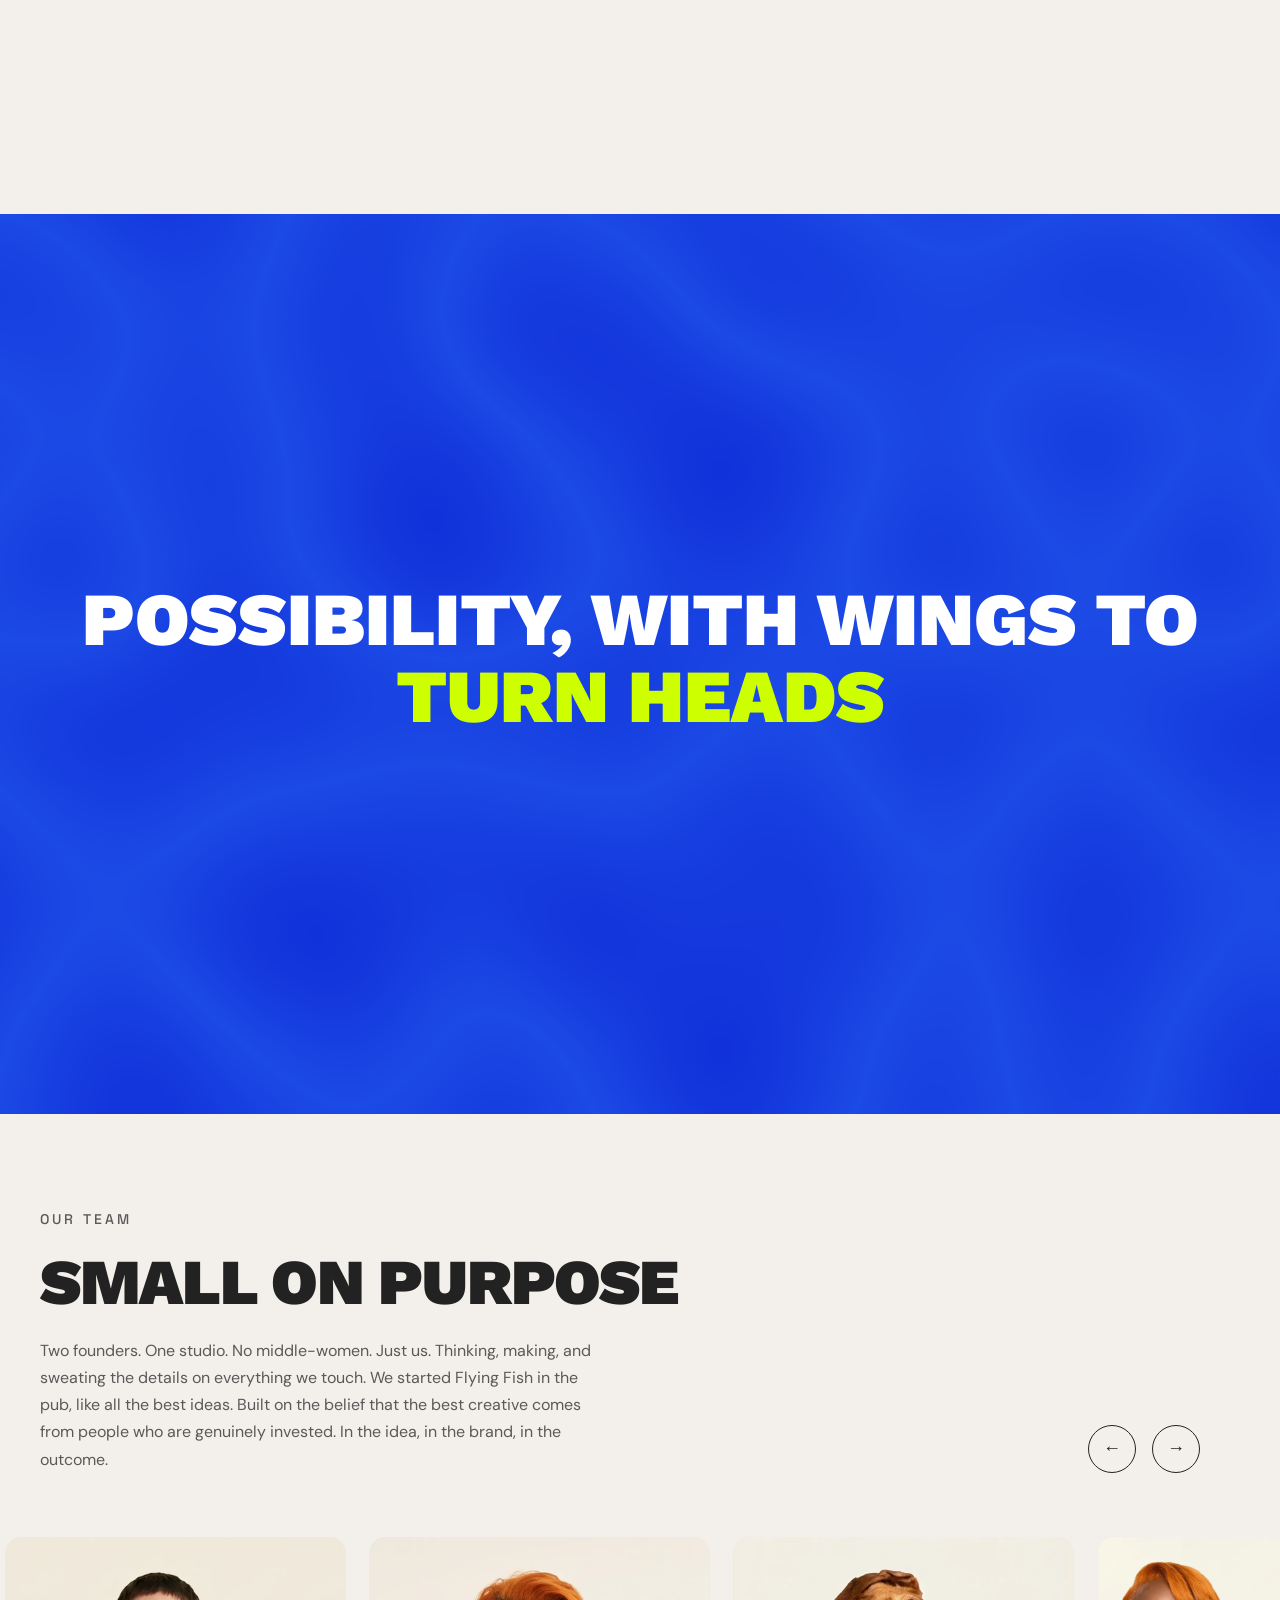
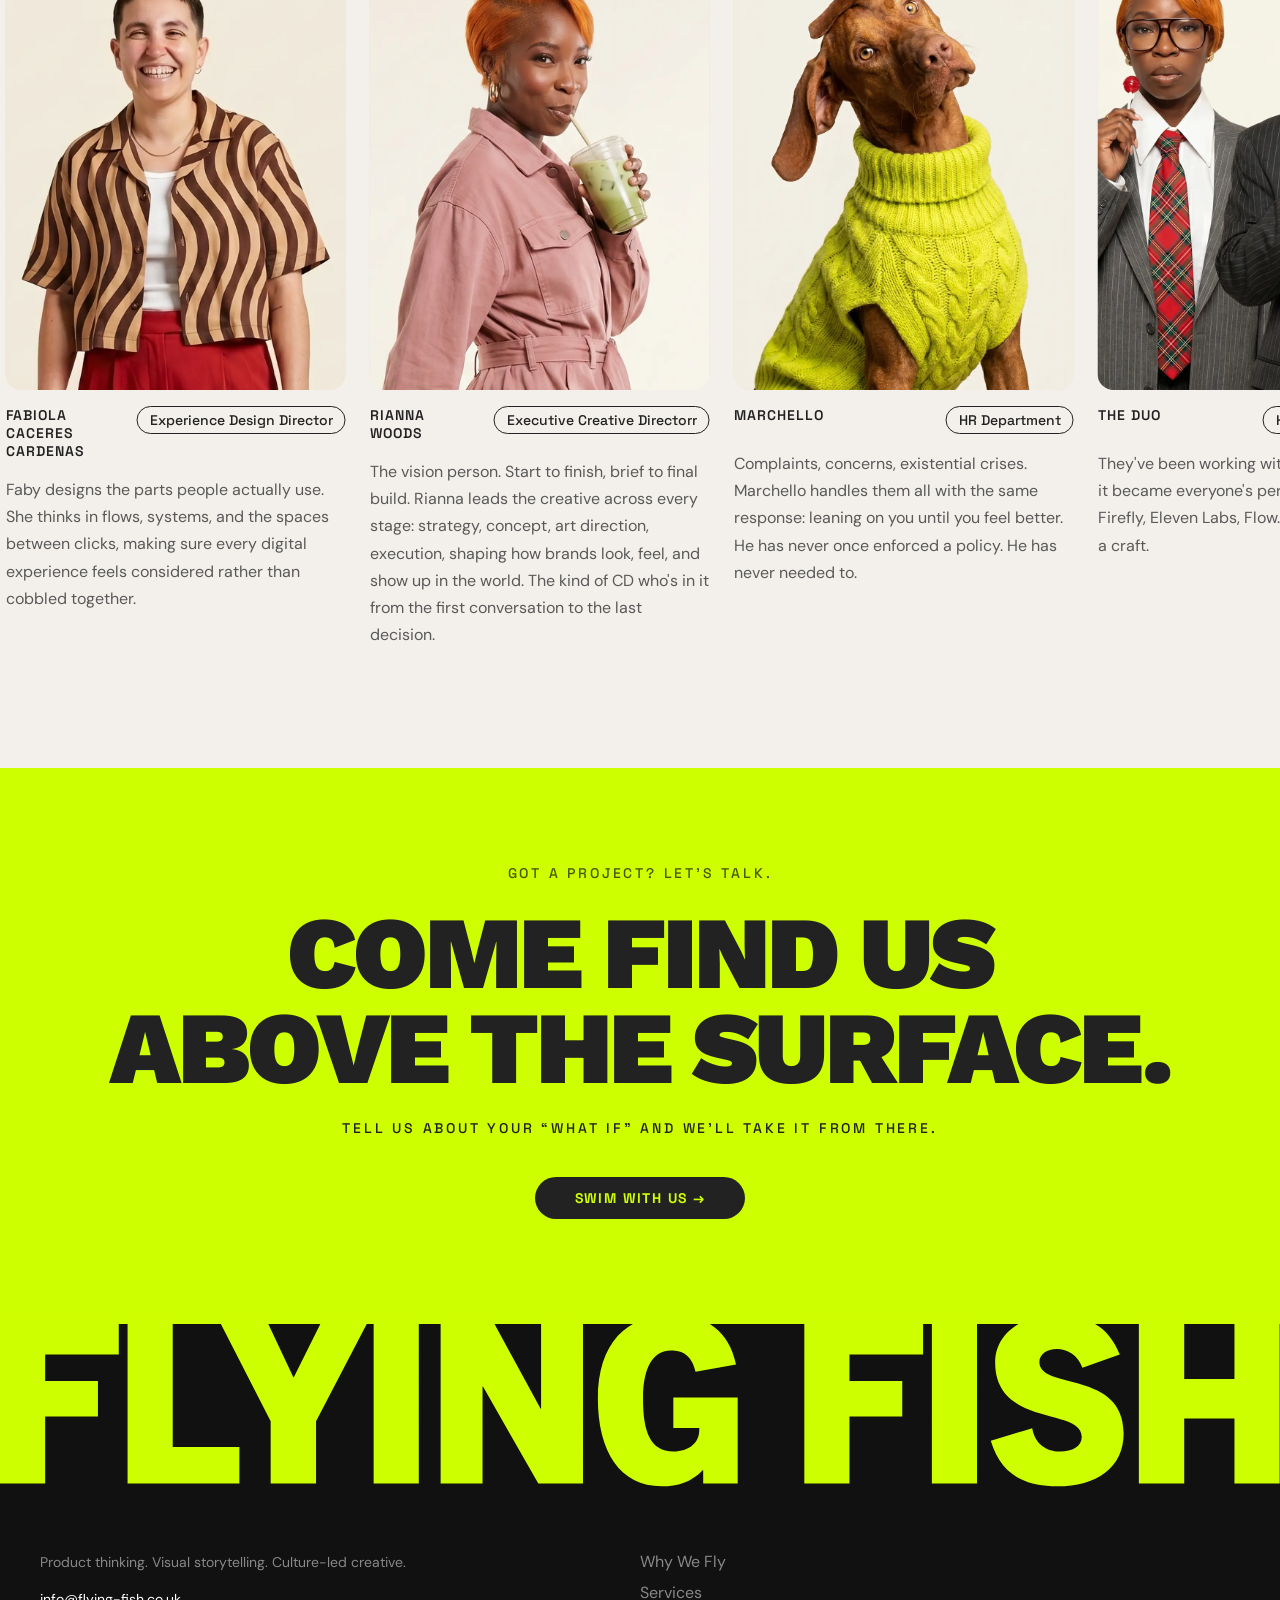
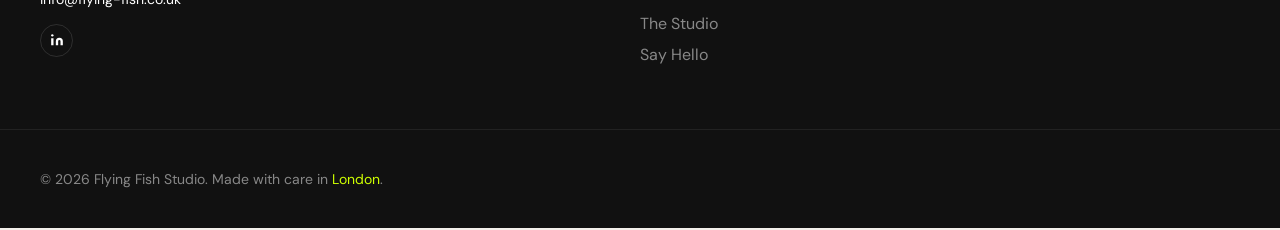
==== commit d2b20810: "Mobile responsiveness fixes and studio video update - Fix services panels to full viewport height on" ====
--- a/studio.html
+++ b/studio.html
@@ -47,9 +47,11 @@
       border-bottom: 1px solid rgba(0, 0, 0, 0.06);
     }
 
+
     .nav__logo img {
       display: block;
       filter: brightness(0) saturate(100%);
+
     }
 
     .nav__links {
@@ -70,7 +72,7 @@
     }
 
     .nav__links a:hover {
-      color: var(--color-rasboras);
+      color: var(--color-blue-tang);
     }
 
     .nav__cta {
@@ -156,7 +158,7 @@
     }
 
     .nav__mobile-links a:hover {
-      color: var(--color-rasboras);
+      color: var(--color-blue-tang);
     }
 
     .nav__mobile-cta {
@@ -179,10 +181,14 @@
       background-color: var(--color-cream-angel);
       display: flex;
       flex-direction: column;
+      align-items: center;
+      justify-content: center;
+      min-height: 100vh;
+      gap: var(--space-xl);
     }
 
     .studio-hero__header {
-      padding: var(--space-xl) var(--space-lg) var(--space-lg);
+      padding: 0 var(--space-lg);
       display: flex;
       flex-direction: column;
       gap: var(--space-xs);
@@ -212,29 +218,30 @@
     .studio-hero__media {
       position: relative;
       width: 100%;
+      aspect-ratio: 16 / 9;
       overflow: hidden;
     }
 
     .studio-hero__video {
+      position: absolute;
+      inset: 0;
       width: 100%;
       height: 100%;
-      position: relative;
       overflow: hidden;
       display: block;
     }
 
     #studio-hero-vimeo {
       position: absolute;
-      bottom: 0;
-      left: 50%;
-      transform: translateX(-50%);
+      inset: 0;
+      width: 100%;
       height: 100%;
-      aspect-ratio: 16/9;
     }
 
     #studio-hero-vimeo iframe {
       width: 100%;
       height: 100%;
+      object-fit: cover;
       opacity: 0;
       transition: opacity 0.6s ease;
     }
@@ -323,10 +330,10 @@
       flex-direction: column;
       align-items: center;
       justify-content: center;
-      gap: var(--space-md);
+      gap: var(--space-xl);
       overflow: hidden;
       background-color: var(--color-cream-angel);
-      padding: 80px var(--space-lg) var(--space-lg);
+      padding: var(--space-lg) var(--space-lg) var(--space-md);
     }
 
     .studio-scroll-video__header {
@@ -334,12 +341,12 @@
       flex-direction: column;
       align-items: center;
       text-align: center;
-      gap: var(--space-xs);
+      gap: var(--space-md);
       flex-shrink: 0;
     }
 
     .studio-scroll-video__finn {
-      width: 60px;
+      width: 140px;
       height: auto;
       object-fit: contain;
       margin-bottom: 4px;
@@ -485,7 +492,19 @@
         text-align: center;
       }
 
-
+      .studio-wheel__label {
+        white-space: normal;
+        font-size: clamp(28px, 8vw, 48px);
+      }
+
+      .studio-wheel__phrase-wrapper {
+        font-size: clamp(28px, 8vw, 48px);
+        height: 2.4em;
+      }
+
+      .studio-wheel__phrase {
+        white-space: normal;
+      }
     }
 
     /* ---- STUDIO TEAM ---- */
@@ -500,7 +519,7 @@
       display: grid;
       grid-template-columns: 640px 1fr;
       grid-template-rows: auto auto auto;
-      gap: 0 var(--space-lg);
+      gap: var(--space-md) var(--space-lg);
       margin-bottom: var(--space-xl);
       padding-right: var(--space-lg);
       align-items: end;
@@ -612,7 +631,7 @@
 
     .studio-team__info {
       display: flex;
-      align-items: center;
+      align-items: flex-start;
       justify-content: space-between;
       gap: var(--space-sm);
     }
@@ -635,6 +654,7 @@
       border-radius: var(--radius-pill);
       padding: 4px 12px;
       white-space: nowrap;
+      flex-shrink: 0;
     }
 
     .studio-team__bio {
@@ -889,7 +909,32 @@
       }
 
       .studio-hero__media {
-        aspect-ratio: 4 / 3;
+        aspect-ratio: 16 / 9;
+        width: 100%;
+      }
+
+      .studio-hero__header {
+        text-align: center;
+        align-items: center;
+      }
+
+      .studio-team {
+        padding: var(--space-2xl) var(--space-lg);
+      }
+
+      .studio-team__header {
+        grid-template-columns: 1fr;
+        padding: 0;
+      }
+
+
+
+
+
+      .studio-team__controls {
+        grid-column: 1;
+        grid-row: auto;
+        justify-content: flex-start;
       }
 
       .footer__inner {
@@ -954,12 +999,13 @@
     }
 
     .modal__eyebrow {
-      font-family: var(--font-ui);
-      font-size: var(--text-xs);
-      font-weight: 500;
-      letter-spacing: 3px;
+      font-family: var(--font-display);
+      font-size: clamp(28px, 4vw, 44px);
+      font-weight: 900;
+      line-height: 0.95;
+      letter-spacing: -0.01em;
       text-transform: uppercase;
-      color: #595959;
+      color: var(--color-black-molly);
     }
 
     .modal__heading {
@@ -1170,8 +1216,8 @@
       <h1 class="studio-hero__heading">We're the ones<br>in the room</h1>
     </div>
     <div class="studio-hero__media">
-      <div class="studio-hero__video" id="studio-hero-video" style="background: url('images/TheStudio-Loading.webp') center bottom / contain no-repeat;">
-        <div id="studio-hero-vimeo" data-vimeo-id="1235373228" data-vimeo-background="true" data-vimeo-autoplay="true" data-vimeo-loop="true" data-vimeo-muted="true"></div>
+      <div class="studio-hero__video" id="studio-hero-video" style="background: url('images/TheStudio-Loading.webp') center center / cover no-repeat;">
+        <div id="studio-hero-vimeo" data-vimeo-id="1236017342" data-vimeo-background="true" data-vimeo-autoplay="true" data-vimeo-loop="true" data-vimeo-muted="true"></div>
       </div>
       <button class="studio-hero__toggle" id="studio-hero-toggle" aria-label="Pause video">
         <span id="studio-hero-toggle-icon">&#10074;&#10074;</span>
@@ -1186,7 +1232,7 @@
         ready to turn<br>
         <span class="studio-why__highlight">what if</span> into <span class="studio-why__highlight">what is</span>
       </h2>
-      <p class="studio-why__body">People-obsessed product thinking. Visceral visual storytelling. And unapologetically culture-led creative. We work across the full creative spectrum. Not for every brand. Just the ones bold enough to mean it.</p>
+      <p class="studio-why__body">People-obsessed product thinking. Visceral visual storytelling.<br>And unapologetically culture-led creative. We work across the full creative spectrum. Not for every brand. Just the ones bold enough to mean it.</p>
     </div>
   </section>
 
@@ -1345,7 +1391,7 @@
       Come find us<br>
       above the surface.
     </h2>
-    <p class="contact-cta__subline">Tell us about your "what if" and we'll take it from there.</p>
+    <p class="contact-cta__subline">Tell us about your “what if” and we'll take it from there.</p>
     <a class="contact-cta__btn" href="#contact">Swim with us →</a>
   </section>
 
@@ -1373,7 +1419,7 @@
         </div>
       </div>
       <div class="footer__col footer__col--nav">
-        <p class="footer__col-heading">Navigate</p>
+        <!-- col heading removed -->
         <ul class="footer__links">
           <li><a href="index.html#why-we-fly">Why We Fly</a></li>
               <li><a href="index.html#services">Services</a></li>
@@ -1401,8 +1447,7 @@
     <div class="modal__panel">
       <div class="modal__header">
         <div class="modal__header-text">
-          <p class="modal__eyebrow">Get in touch</p>
-          <h2 class="modal__heading">Let's make something<br><span class="modal__heading-highlight">worth talking about.</span></h2>
+          <p class="modal__eyebrow">Throw us a line</p>
         </div>
         <button class="modal__close" id="modal-close" aria-label="Close modal">&#10005;</button>
       </div>
@@ -1426,10 +1471,10 @@
           <input class="modal__input" type="tel" id="phone" name="phone" placeholder="+44 7700 000000" />
         </div>
         <div class="modal__field">
-          <label class="modal__label" for="enquiry">Your enquiry</label>
-          <textarea class="modal__input modal__textarea" id="enquiry" name="enquiry" placeholder='Tell us about your project, your "what if"...' required></textarea>
-        </div>
-        <button class="modal__submit" type="submit">Send it over &#8594;</button>
+          <label class="modal__label" for="enquiry">Message</label>
+          <textarea class="modal__input modal__textarea" id="enquiry" name="enquiry" placeholder="Tell us about your what if..." required></textarea>
+        </div>
+        <button class="modal__submit" type="submit">Swim with us &#8594;</button>
       </form>
       <div class="modal__success" id="modal-success">
         <img class="modal__success-finn" src="images/Finn.svg" alt="Finn the flying fish" />
@@ -1445,9 +1490,14 @@
       const header = document.querySelector('.studio-hero__header');
       const media = document.querySelector('.studio-hero__media');
       const navHeight = 70;
-      const headerHeight = header.getBoundingClientRect().height;
-      const availableHeight = window.innerHeight - navHeight - headerHeight;
-      media.style.height = availableHeight + 'px';
+      if (window.innerWidth <= 768) {
+        /* On mobile: let CSS handle layout, just clear any previously set height */
+        media.style.height = '';
+      } else {
+        const headerHeight = header.getBoundingClientRect().height;
+        const availableHeight = window.innerHeight - navHeight - headerHeight;
+        media.style.height = availableHeight + 'px';
+      }
     }
 
     fitStudioHero();
@@ -1495,6 +1545,8 @@
       heroPlayer.on('loaded', () => {
         const iframe = vimeoContainer.querySelector('iframe');
         if (iframe) iframe.style.opacity = '1';
+        var videoWrap = document.getElementById('studio-hero-video');
+        if (videoWrap) videoWrap.style.background = 'none';
       });
 
       const prefersReducedMotion = window.matchMedia('(prefers-reduced-motion: reduce)').matches;
@@ -2032,6 +2084,122 @@
   </script>
 
   <script src="https://player.vimeo.com/api/player.js"></script>
+
+
+  <!-- Load content from content.js -->
+  <script src="content.js"></script>
+  <script>
+  (function applyStudioContent() {
+    if (typeof SITE_CONTENT === 'undefined') return;
+    var sp = SITE_CONTENT.studio;
+    if (!sp) return;
+
+    function br(str) { return str ? str.replace(/\n/g, '<br>') : ''; }
+
+    /* ── Nav ── */
+    if (sp.nav && sp.nav.links) {
+      ['nav__links', 'nav__mobile-links'].forEach(function(cls) {
+        var ul = document.querySelector('.' + cls);
+        if (!ul) return;
+        ul.innerHTML = sp.nav.links.map(function(l) {
+          return '<li><a href="' + l.href + '">' + l.label + '</a></li>';
+        }).join('');
+      });
+    }
+    if (sp.nav && sp.nav.cta) {
+      ['nav__cta', 'nav__mobile-cta'].forEach(function(cls) {
+        var el = document.querySelector('.' + cls);
+        if (!el) return;
+        el.textContent = sp.nav.cta.label;
+        el.href = sp.nav.cta.href;
+      });
+    }
+
+    /* ── Hero ── */
+    if (sp.hero) {
+      var heroEye = document.querySelector('.studio-hero__eyebrow');
+      if (heroEye) heroEye.innerHTML = br(sp.hero.eyebrow);
+      var heroHead = document.querySelector('.studio-hero__heading');
+      if (heroHead) heroHead.innerHTML = br(sp.hero.heading);
+    }
+
+    /* ── Why section ── */
+    if (sp.why) {
+      var whyHead = document.querySelector('.studio-why__headline');
+      if (whyHead) {
+        var h = br(sp.why.headline);
+        h = h.replace(/what if/g, '<span class="studio-why__highlight">what if</span>');
+        h = h.replace(/what is/g, '<span class="studio-why__highlight">what is</span>');
+        whyHead.innerHTML = h;
+      }
+      var whyBody = document.querySelector('.studio-why__body');
+      if (whyBody) whyBody.innerHTML = br(sp.why.body);
+    }
+
+    /* ── Scroll video section ── */
+    if (sp.scrollVideo) {
+      var svEye = document.querySelector('.studio-scroll-video__eyebrow');
+      if (svEye) svEye.innerHTML = br(sp.scrollVideo.eyebrow);
+      var svHead = document.querySelector('.studio-scroll-video__heading');
+      if (svHead) svHead.innerHTML = br(sp.scrollVideo.heading);
+      var svBody = document.querySelector('.studio-scroll-video__body');
+      if (svBody) svBody.innerHTML = br(sp.scrollVideo.body);
+    }
+
+    /* ── Team section ── */
+    if (sp.team) {
+      var tmEye = document.querySelector('.studio-team__eyebrow');
+      if (tmEye) tmEye.innerHTML = br(sp.team.eyebrow);
+      var tmHead = document.querySelector('.studio-team__heading');
+      if (tmHead) tmHead.innerHTML = br(sp.team.heading);
+      var tmBody = document.querySelector('.studio-team__body');
+      if (tmBody) tmBody.innerHTML = br(sp.team.body);
+      if (sp.team.members) {
+        var cards = document.querySelectorAll('.studio-team__card');
+        var total = sp.team.members.length;
+        for (var i = 0; i < cards.length; i++) {
+          var m = sp.team.members[i % total];
+          var name = cards[i].querySelector('.studio-team__name');
+          if (name) name.innerHTML = br(m.name);
+          var role = cards[i].querySelector('.studio-team__role');
+          if (role) role.innerHTML = br(m.role);
+          var bio = cards[i].querySelector('.studio-team__bio');
+          if (bio) bio.innerHTML = br(m.bio);
+          var img = cards[i].querySelector('.studio-team__img-wrap img');
+          if (img && m.image) { img.src = m.image; img.alt = m.name; }
+        }
+      }
+    }
+
+    /* ── Contact ── */
+    if (sp.contact) {
+      var ctEye = document.querySelector('.contact-cta__eyebrow');
+      if (ctEye) ctEye.innerHTML = br(sp.contact.eyebrow);
+      var ctHead = document.querySelector('.contact-cta__heading');
+      if (ctHead) ctHead.innerHTML = br(sp.contact.heading);
+      var ctSub = document.querySelector('.contact-cta__subline');
+      if (ctSub) ctSub.innerHTML = br(sp.contact.subline);
+      var ctBtn = document.querySelector('.contact-cta__btn');
+      if (ctBtn) ctBtn.innerHTML = sp.contact.cta + ' &rarr;';
+    }
+
+    /* ── Footer ── */
+    if (sp.footer) {
+      var ftTag = document.querySelector('.footer__tagline');
+      if (ftTag) ftTag.innerHTML = br(sp.footer.tagline);
+      var ftEmail = document.querySelector('.footer__email');
+      if (ftEmail) { ftEmail.innerHTML = br(sp.footer.email); ftEmail.href = 'mailto:' + sp.footer.email; }
+      if (sp.footer.navigate) {
+        var navUl = document.querySelector('.footer__col--nav .footer__links');
+        if (navUl) navUl.innerHTML = sp.footer.navigate.map(function(l) {
+          return '<li><a href="' + l.href + '">' + l.label + '</a></li>';
+        }).join('');
+      }
+      var ftCopy = document.querySelector('.footer__copyright');
+      if (ftCopy && sp.footer.copyright) ftCopy.innerHTML = sp.footer.copyright.replace('London', '<span class="footer__london">London</span>');
+    }
+  })();
+  </script>
 
   <!-- Lazy-load below-fold video -->
   <script>
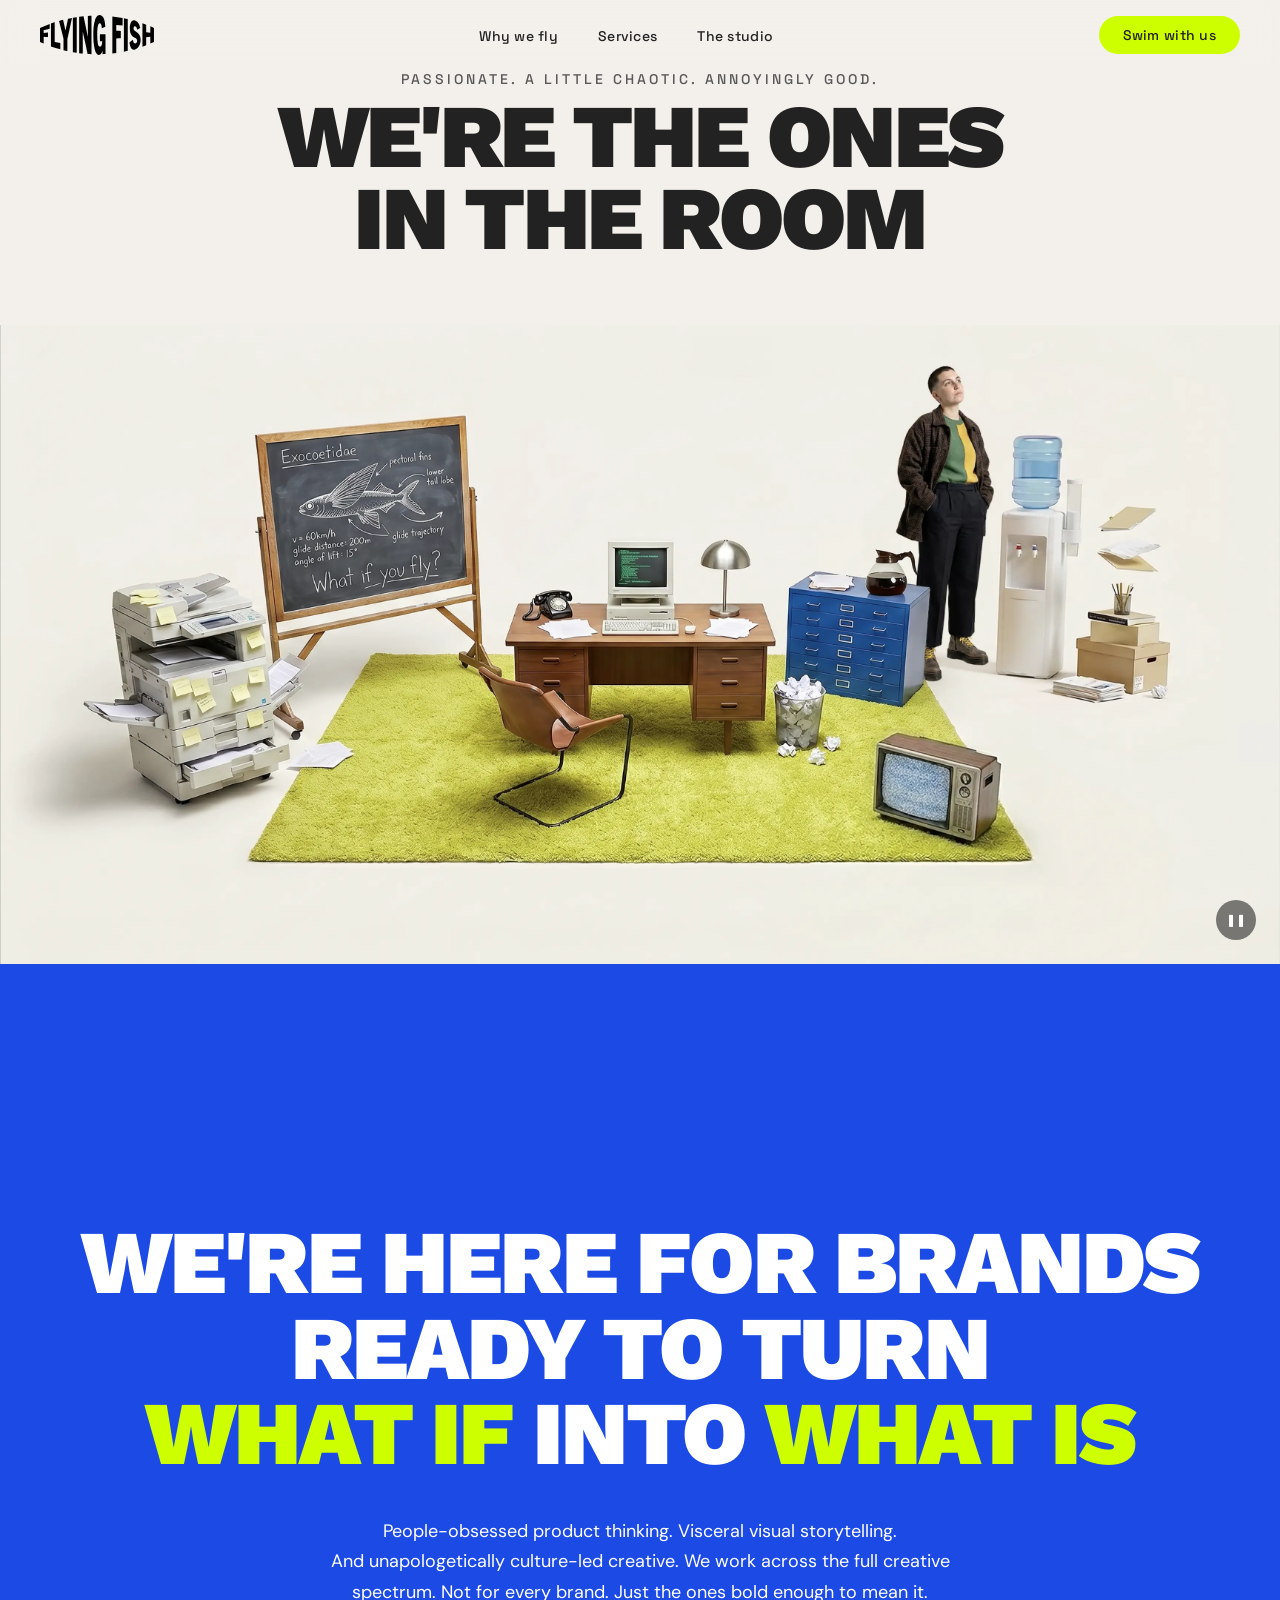
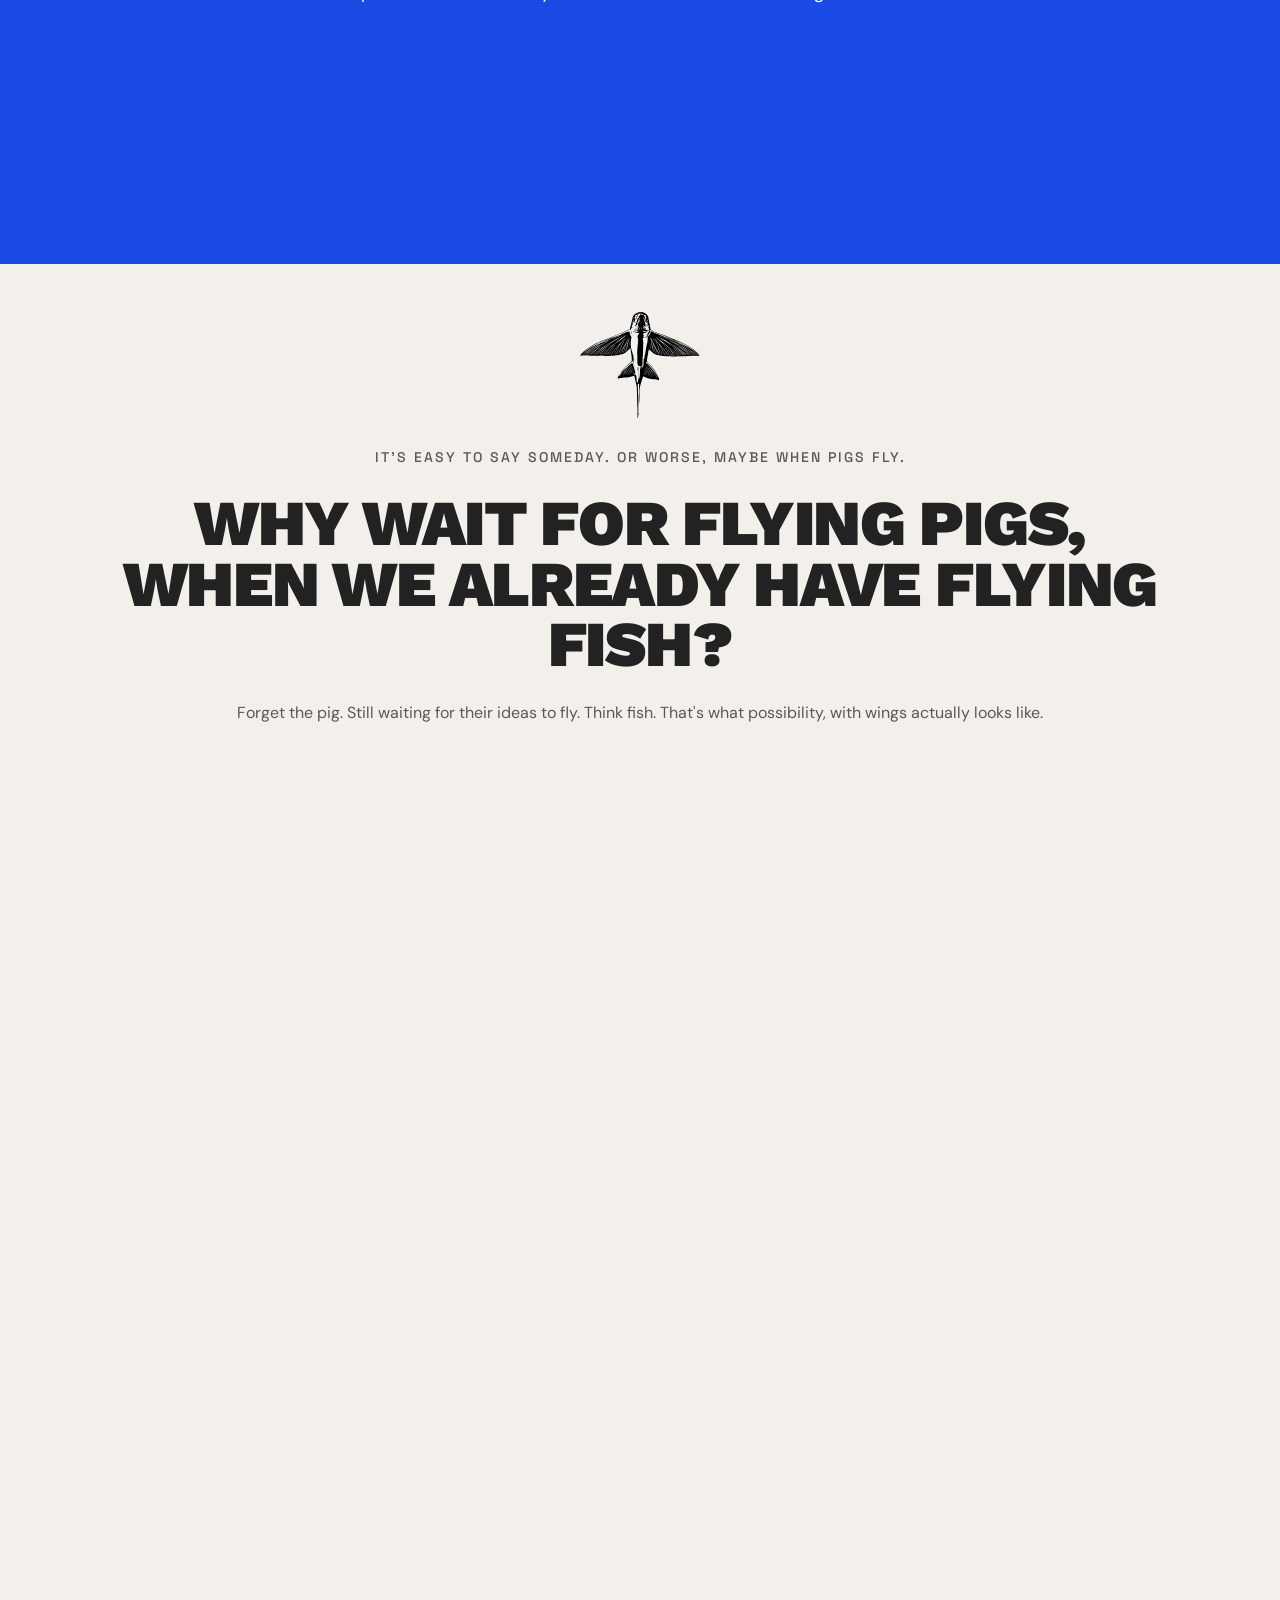
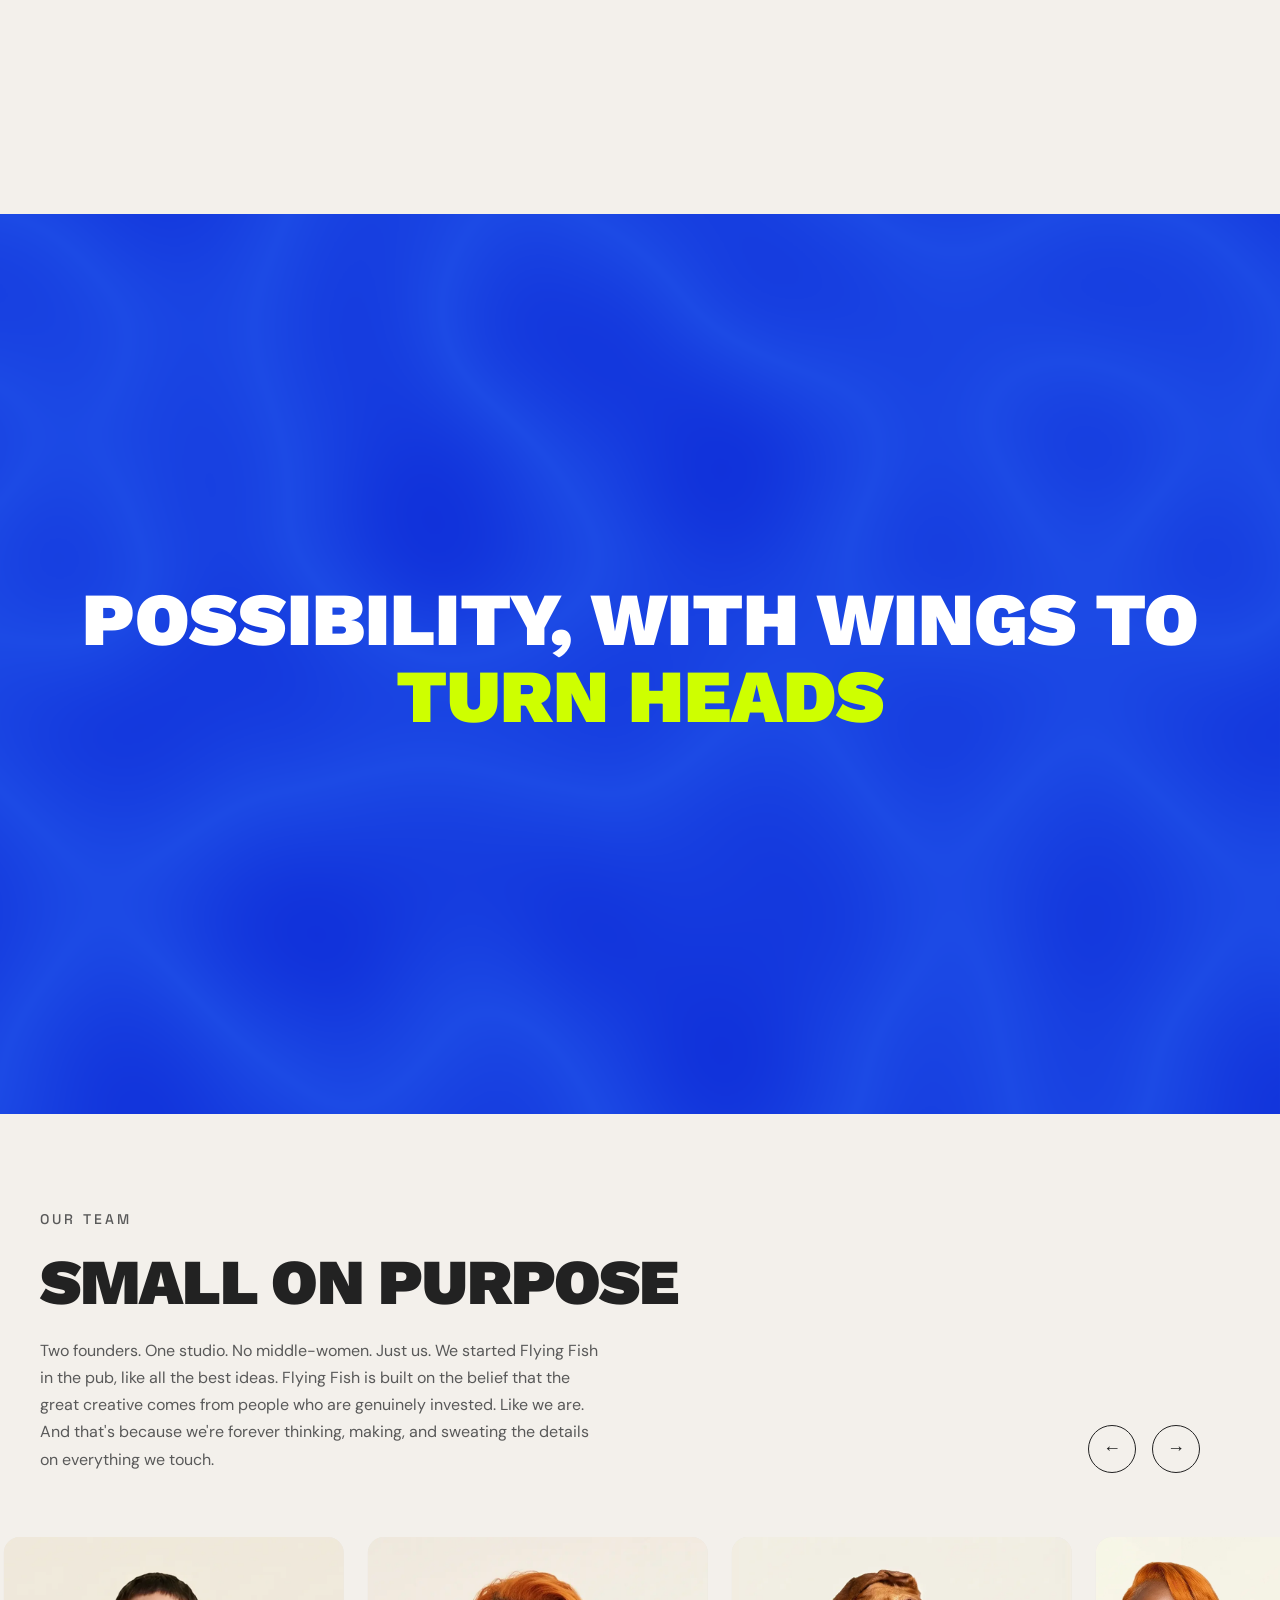
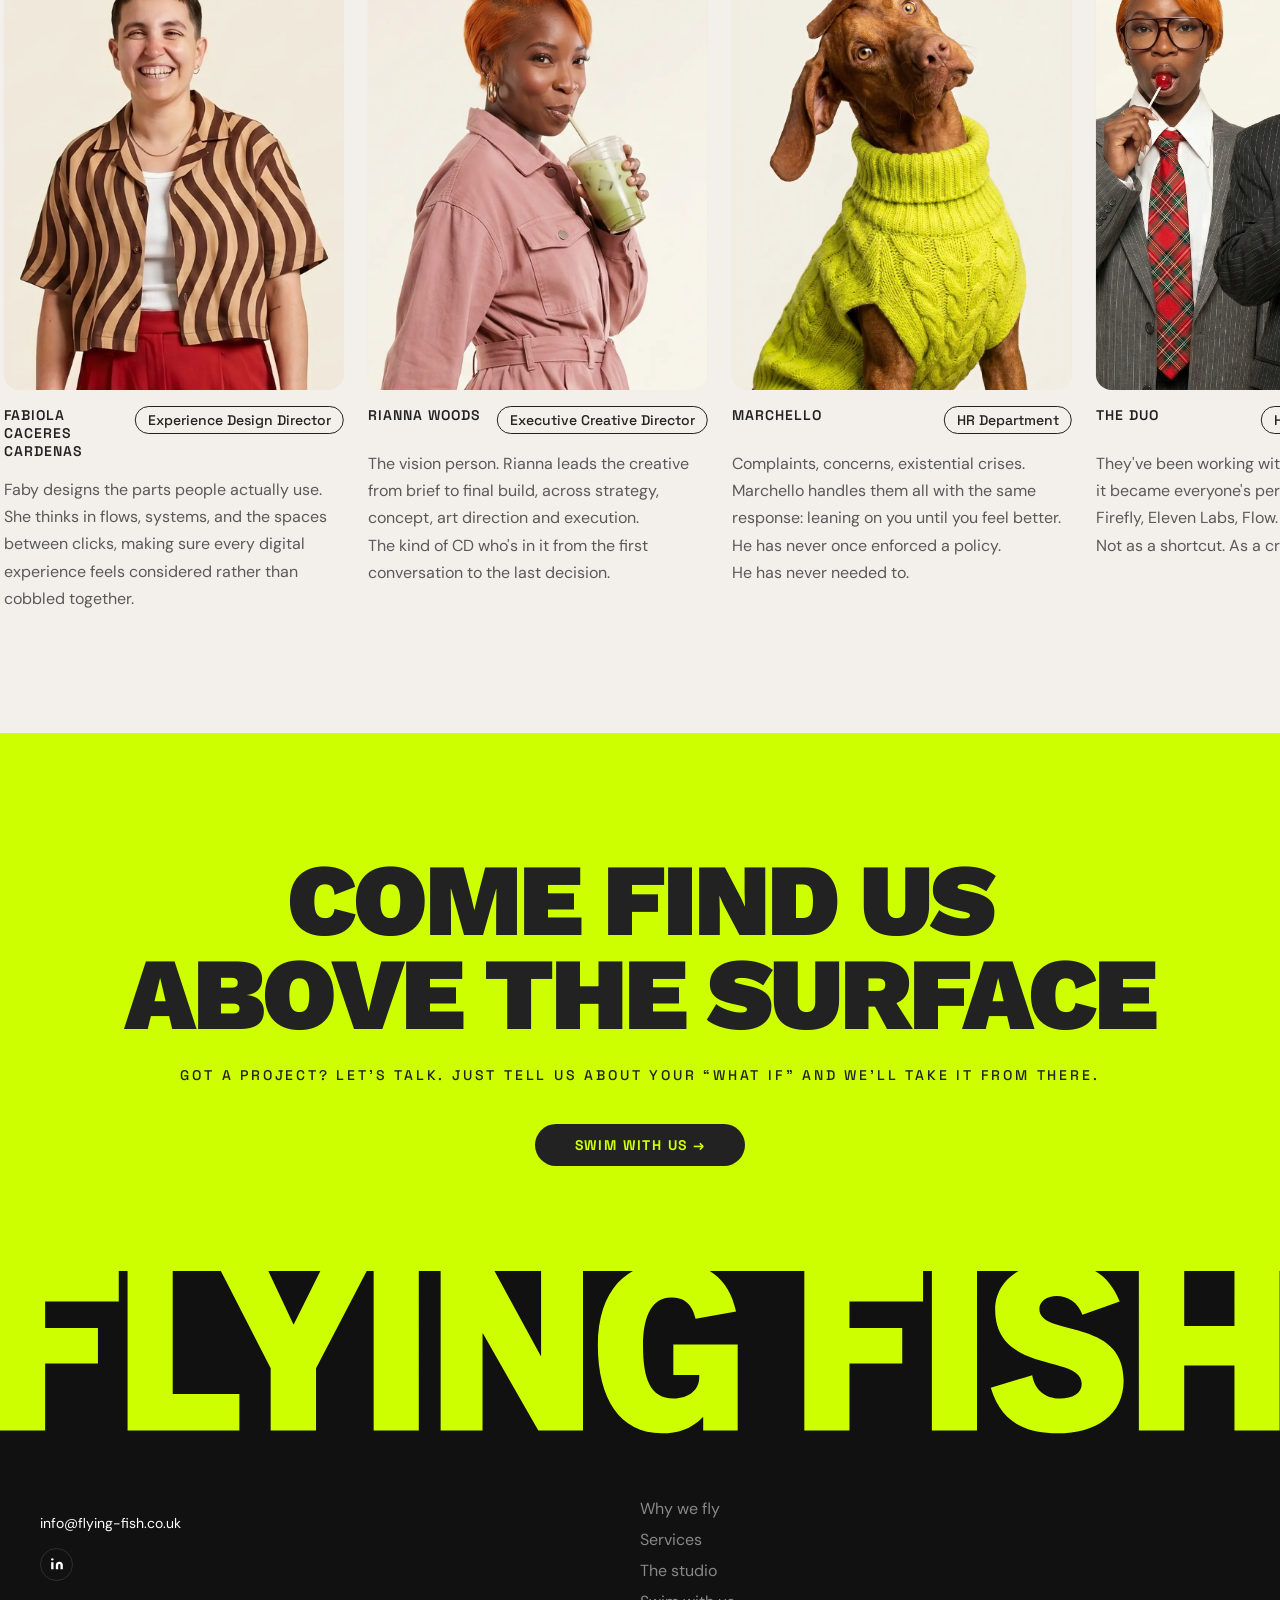
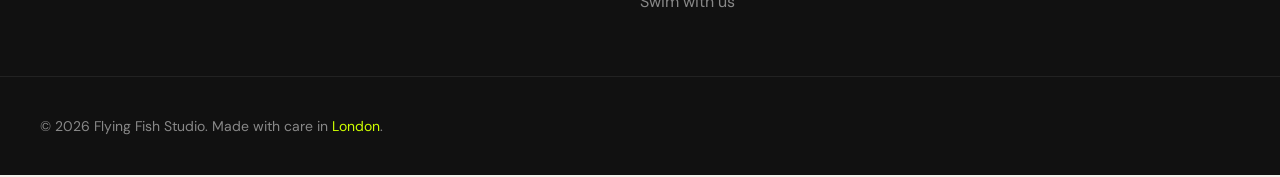
==== commit 3163788c: "Fix Executive Creative Director typo across site Corrected 'Directorr' to 'Director' in studio.html," ====
--- a/studio.html
+++ b/studio.html
@@ -1295,11 +1295,11 @@
 
       <div class="studio-team__card">
         <div class="studio-team__img-wrap">
-          <img src="images/our team/Executive Creative Directorr.webp" alt="Rianna Woods" />
+          <img src="images/our team/Executive Creative Director.webp" alt="Rianna Woods" />
         </div>
         <div class="studio-team__info">
           <span class="studio-team__name">Rianna Woods</span>
-          <span class="studio-team__role">Executive Creative Directorr</span>
+          <span class="studio-team__role">Executive Creative Director</span>
         </div>
         <p class="studio-team__bio">The vision person. Start to finish, brief to final build. Rianna leads the creative across every stage: strategy, concept, art direction, execution, shaping how brands look, feel, and show up in the world. The kind of CD who's in it from the first conversation to the last decision.</p>
       </div>
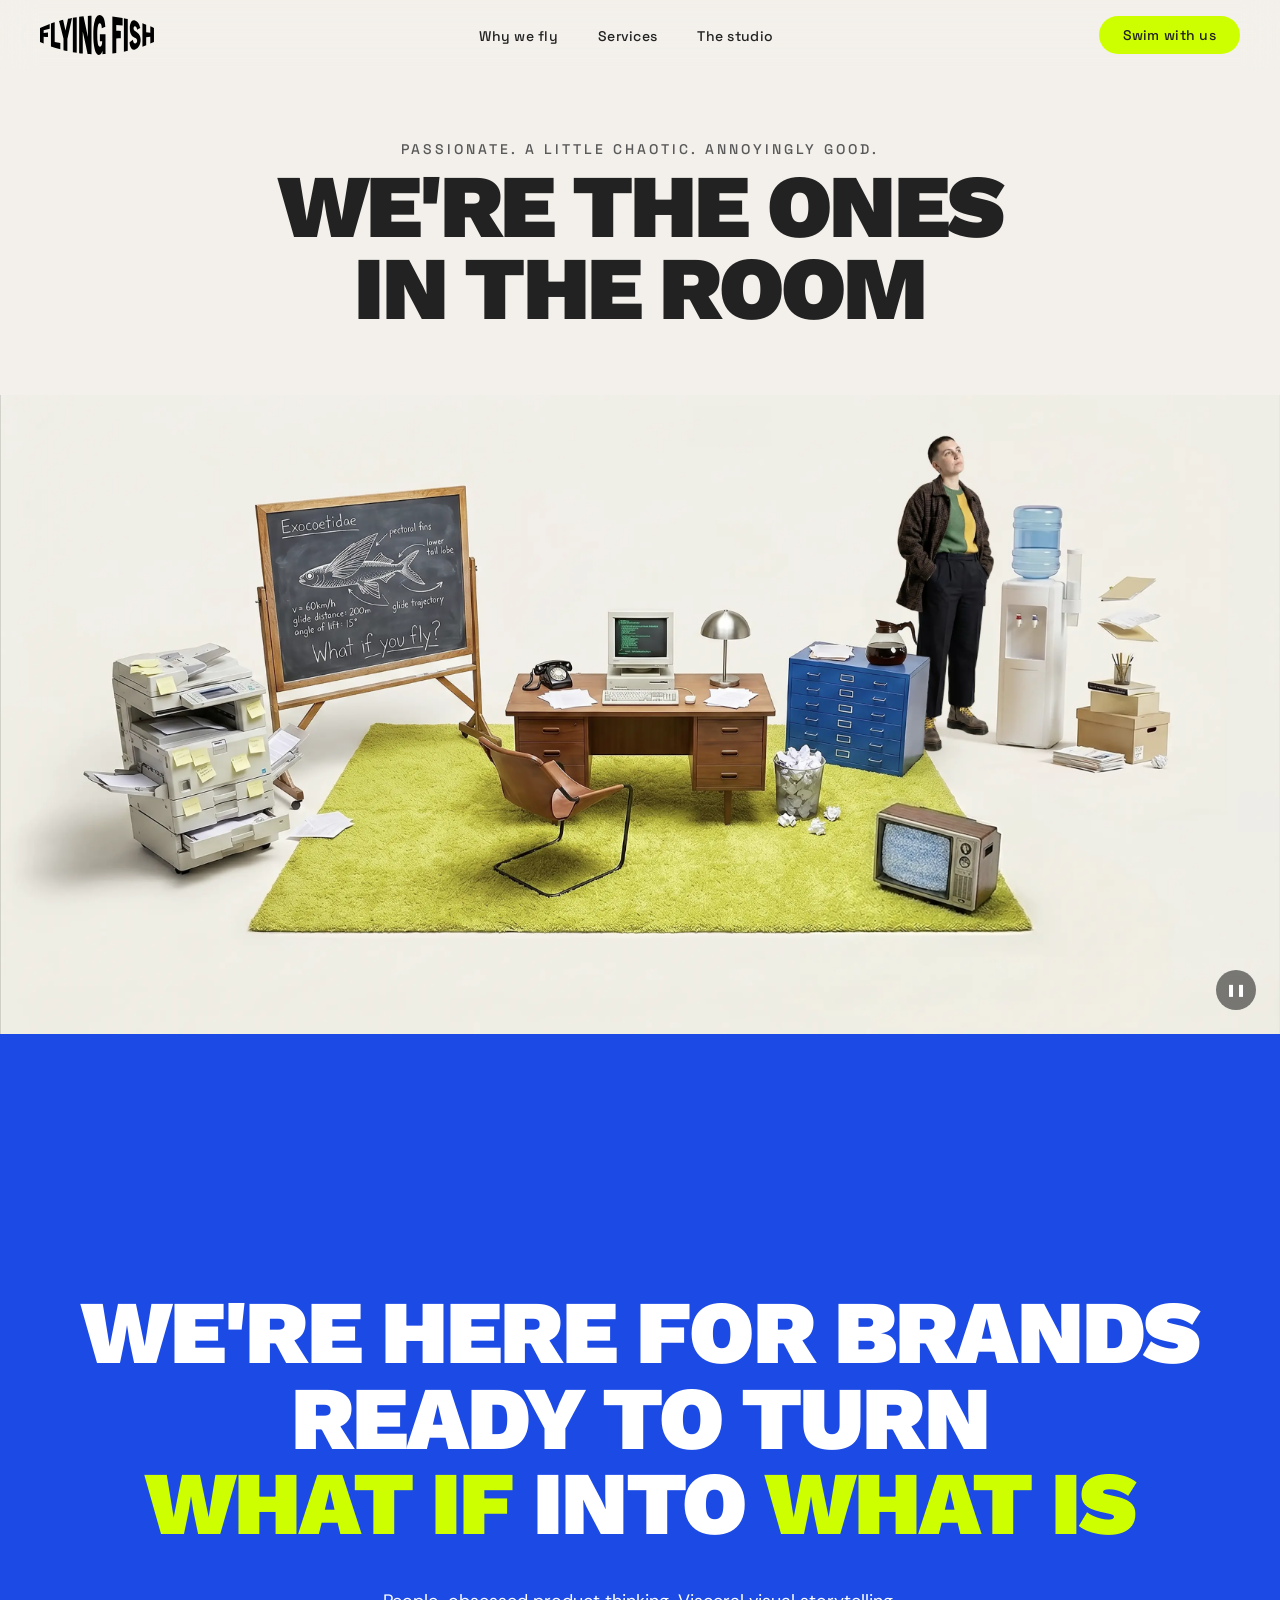
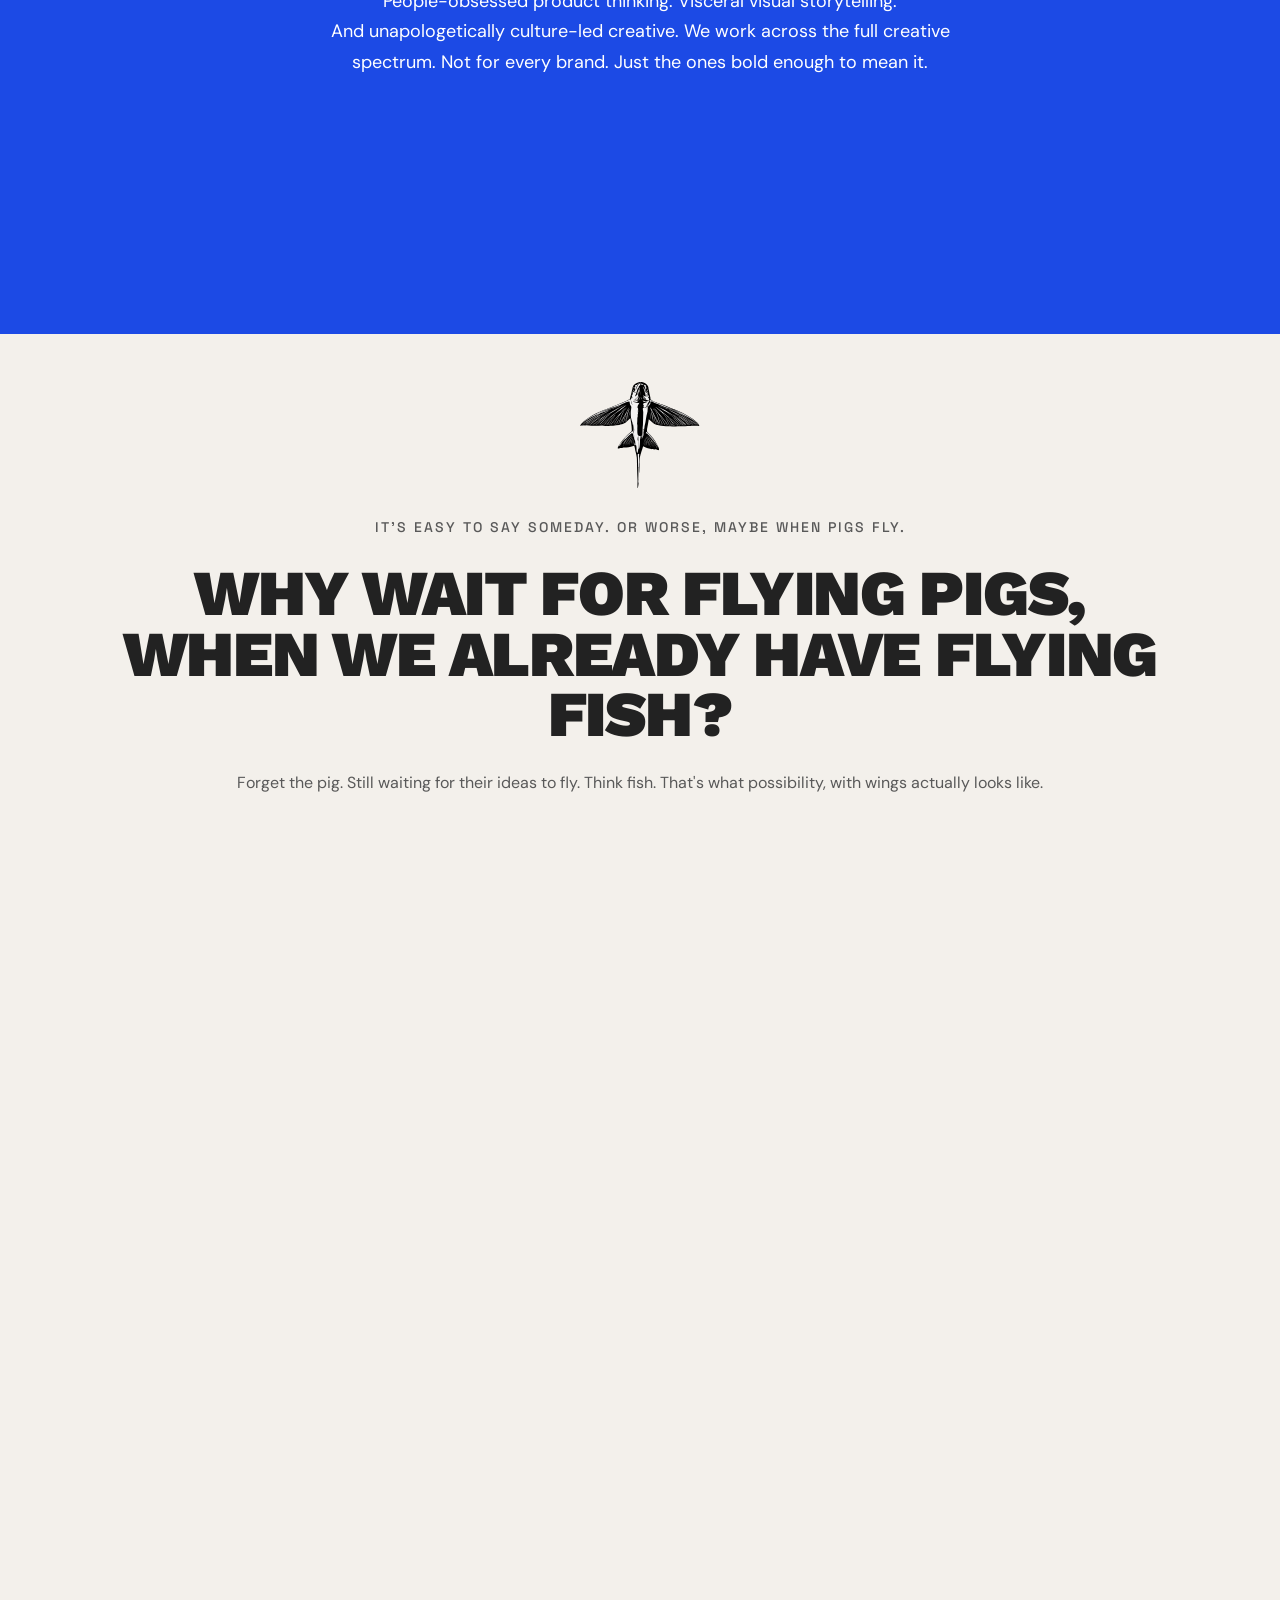
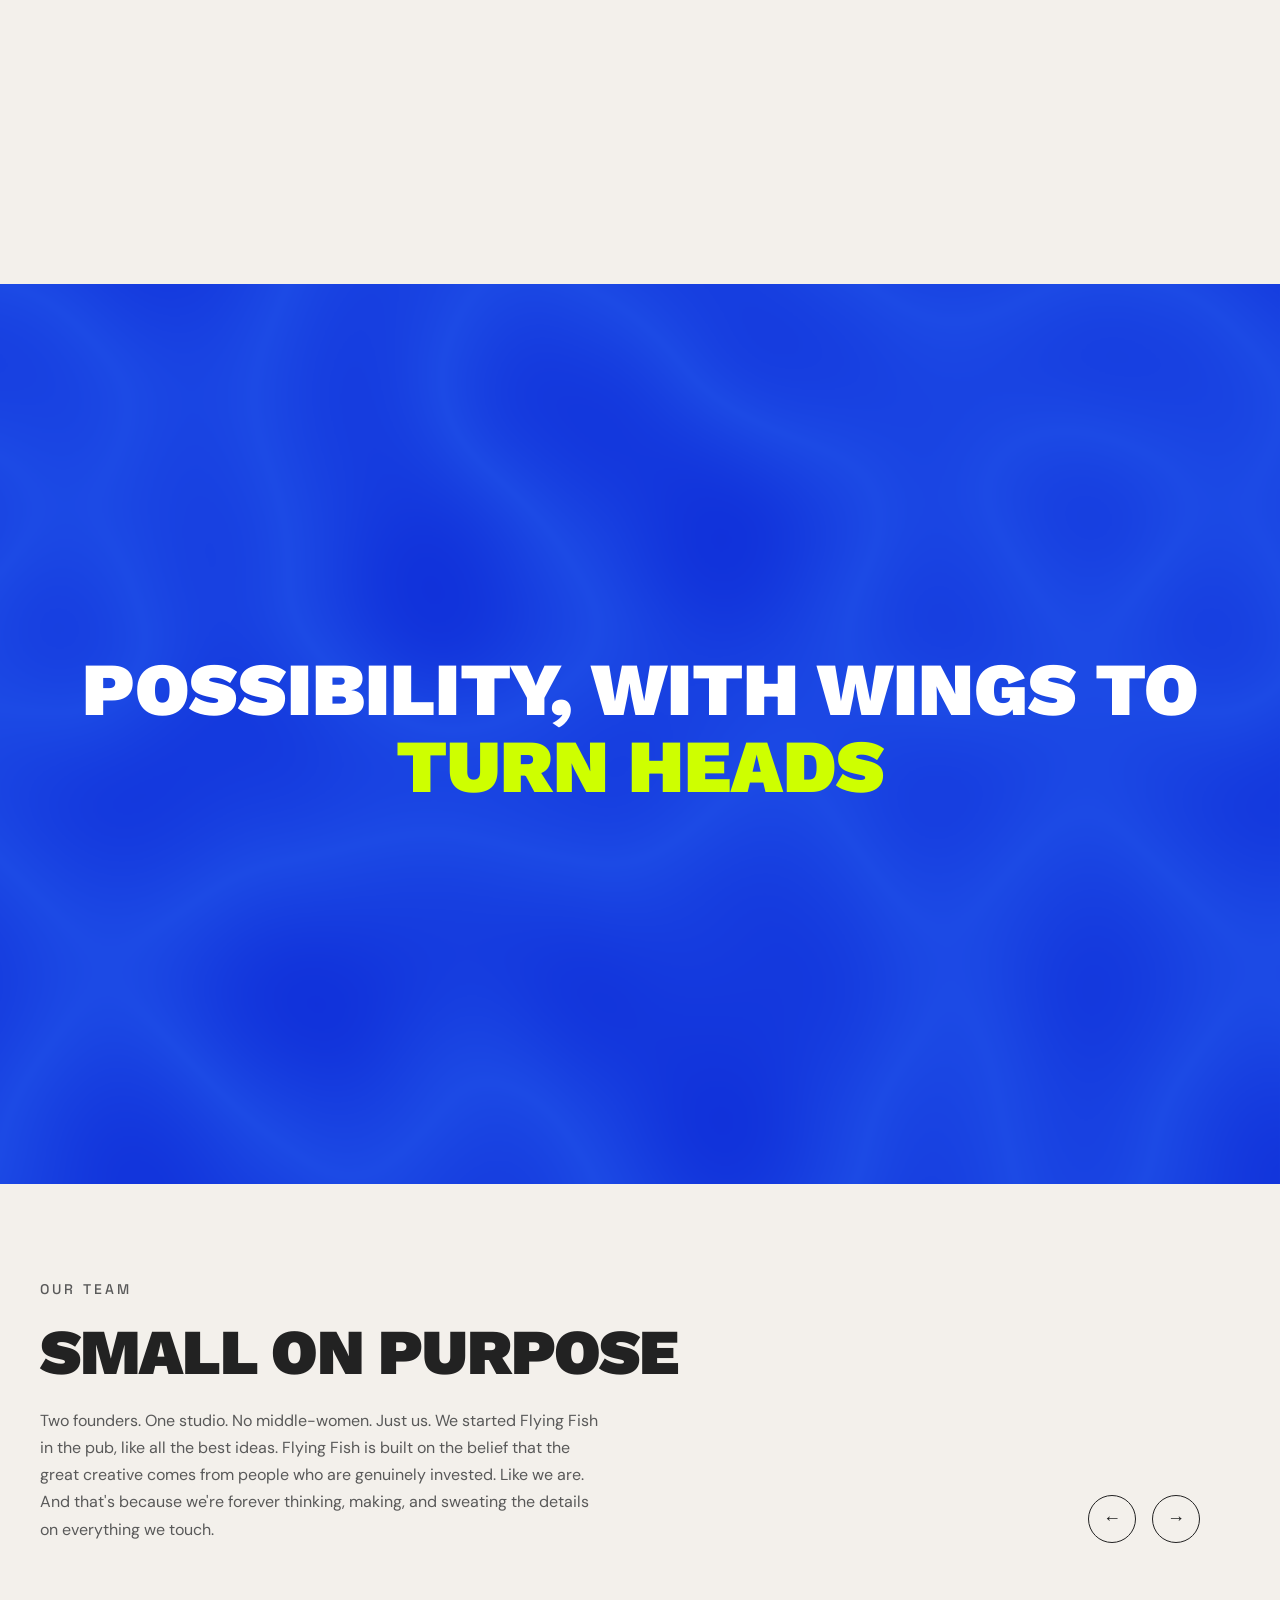
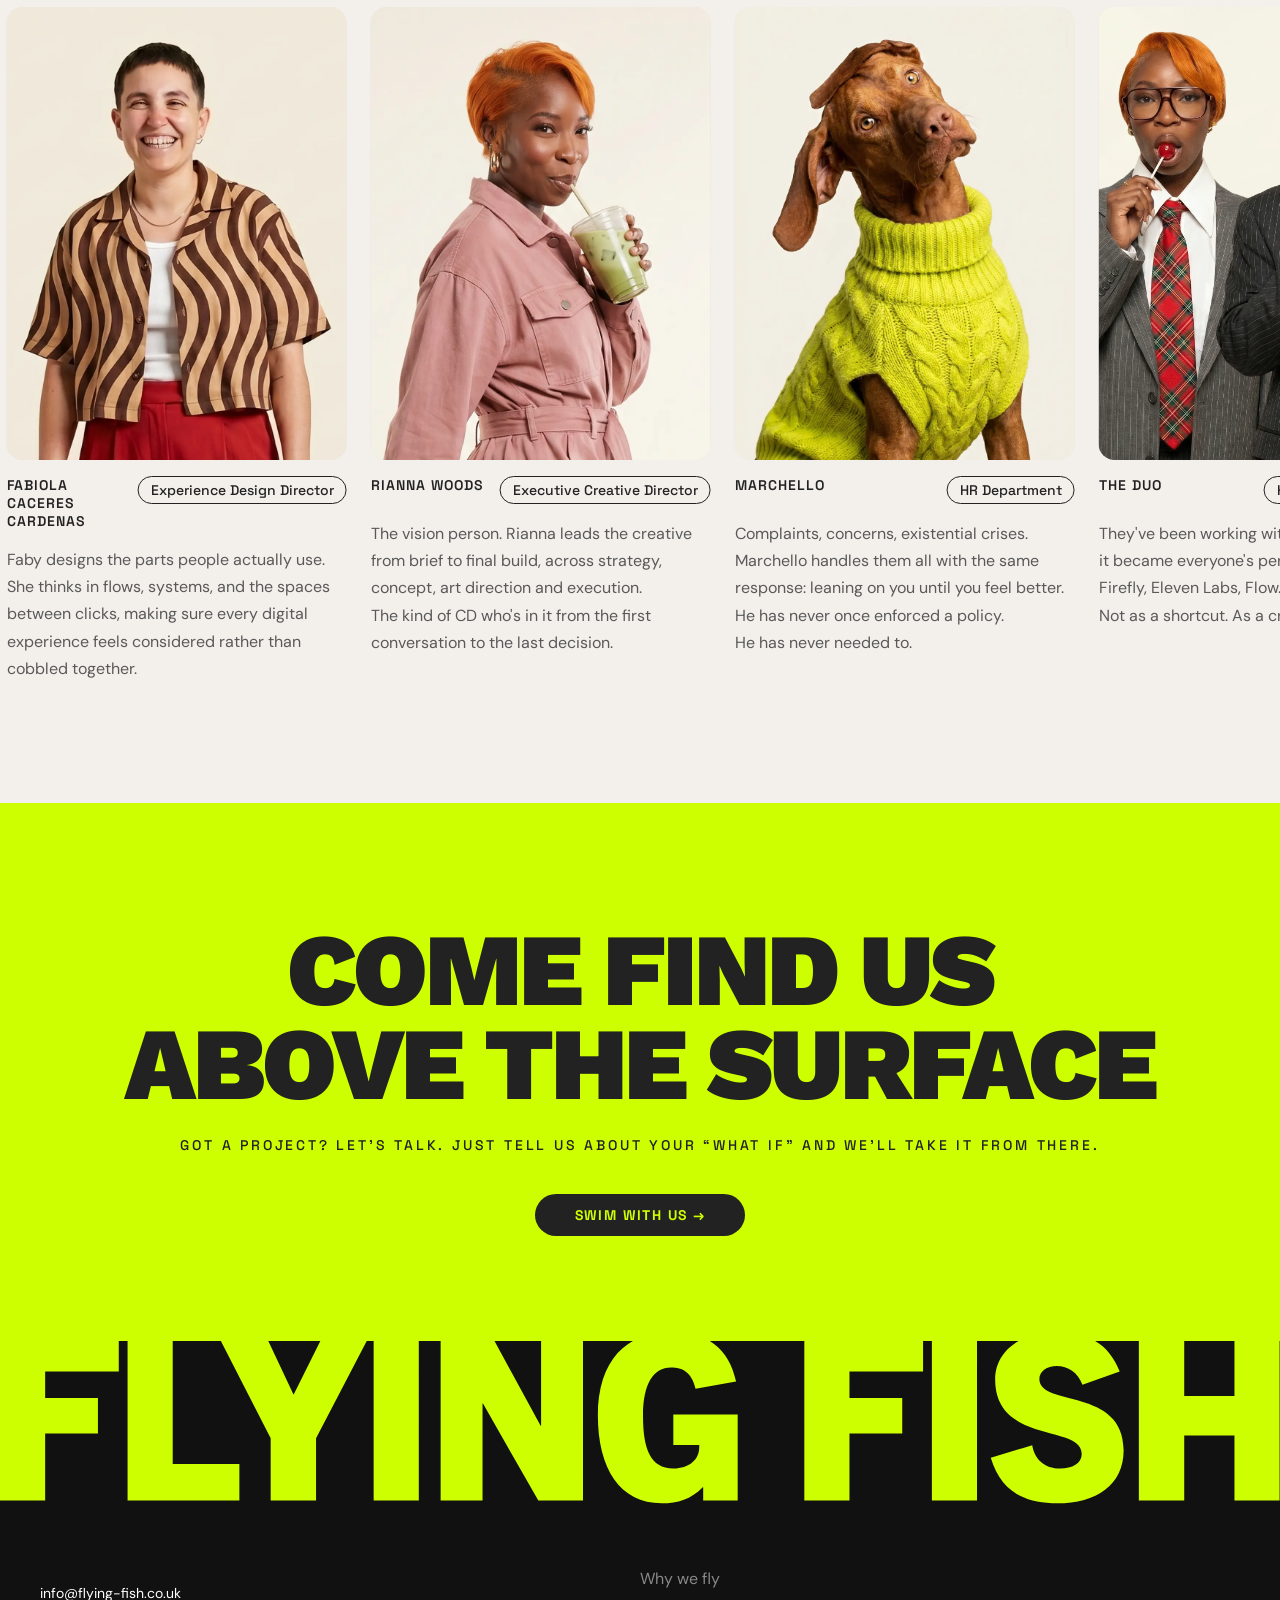
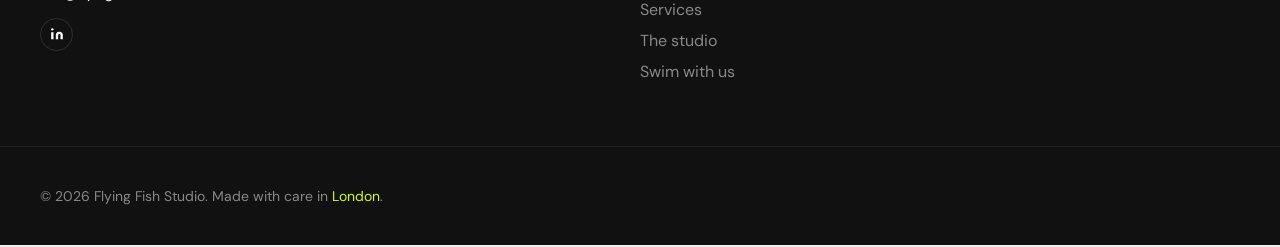
==== commit ead3c9b2: "Add Open Graph meta tags and social preview image Added og:title, og:description, og:image, og:url a" ====
--- a/studio.html
+++ b/studio.html
@@ -4,6 +4,14 @@
   <meta charset="UTF-8">
   <meta name="viewport" content="width=device-width, initial-scale=1.0">
   <title>The Studio — Flying Fish</title>
+
+  <!-- Open Graph / Social Preview -->
+  <meta property="og:type" content="website">
+  <meta property="og:title" content="The Studio — Flying Fish">
+  <meta property="og:description" content="We're the ones in the room. Passionate. A little chaotic. Annoyingly good.">
+  <meta property="og:image" content="https://flying-fish.co.uk/images/OG_Tag.png">
+  <meta property="og:url" content="https://flying-fish.co.uk/studio.html">
+  <meta name="twitter:card" content="summary_large_image">
   <link rel="icon" type="image/png" href="images/Favicon.png">
   <link rel="stylesheet" href="tokens.css">
   <link rel="preconnect" href="https://fonts.googleapis.com">
@@ -177,7 +185,7 @@
     /* ---- HERO ---- */
 
     .studio-hero {
-      padding-top: 70px;
+      padding-top: 140px;
       background-color: var(--color-cream-angel);
       display: flex;
       flex-direction: column;
@@ -218,7 +226,7 @@
     .studio-hero__media {
       position: relative;
       width: 100%;
-      aspect-ratio: 16 / 9;
+      aspect-ratio: 21 / 9;
       overflow: hidden;
     }
 
